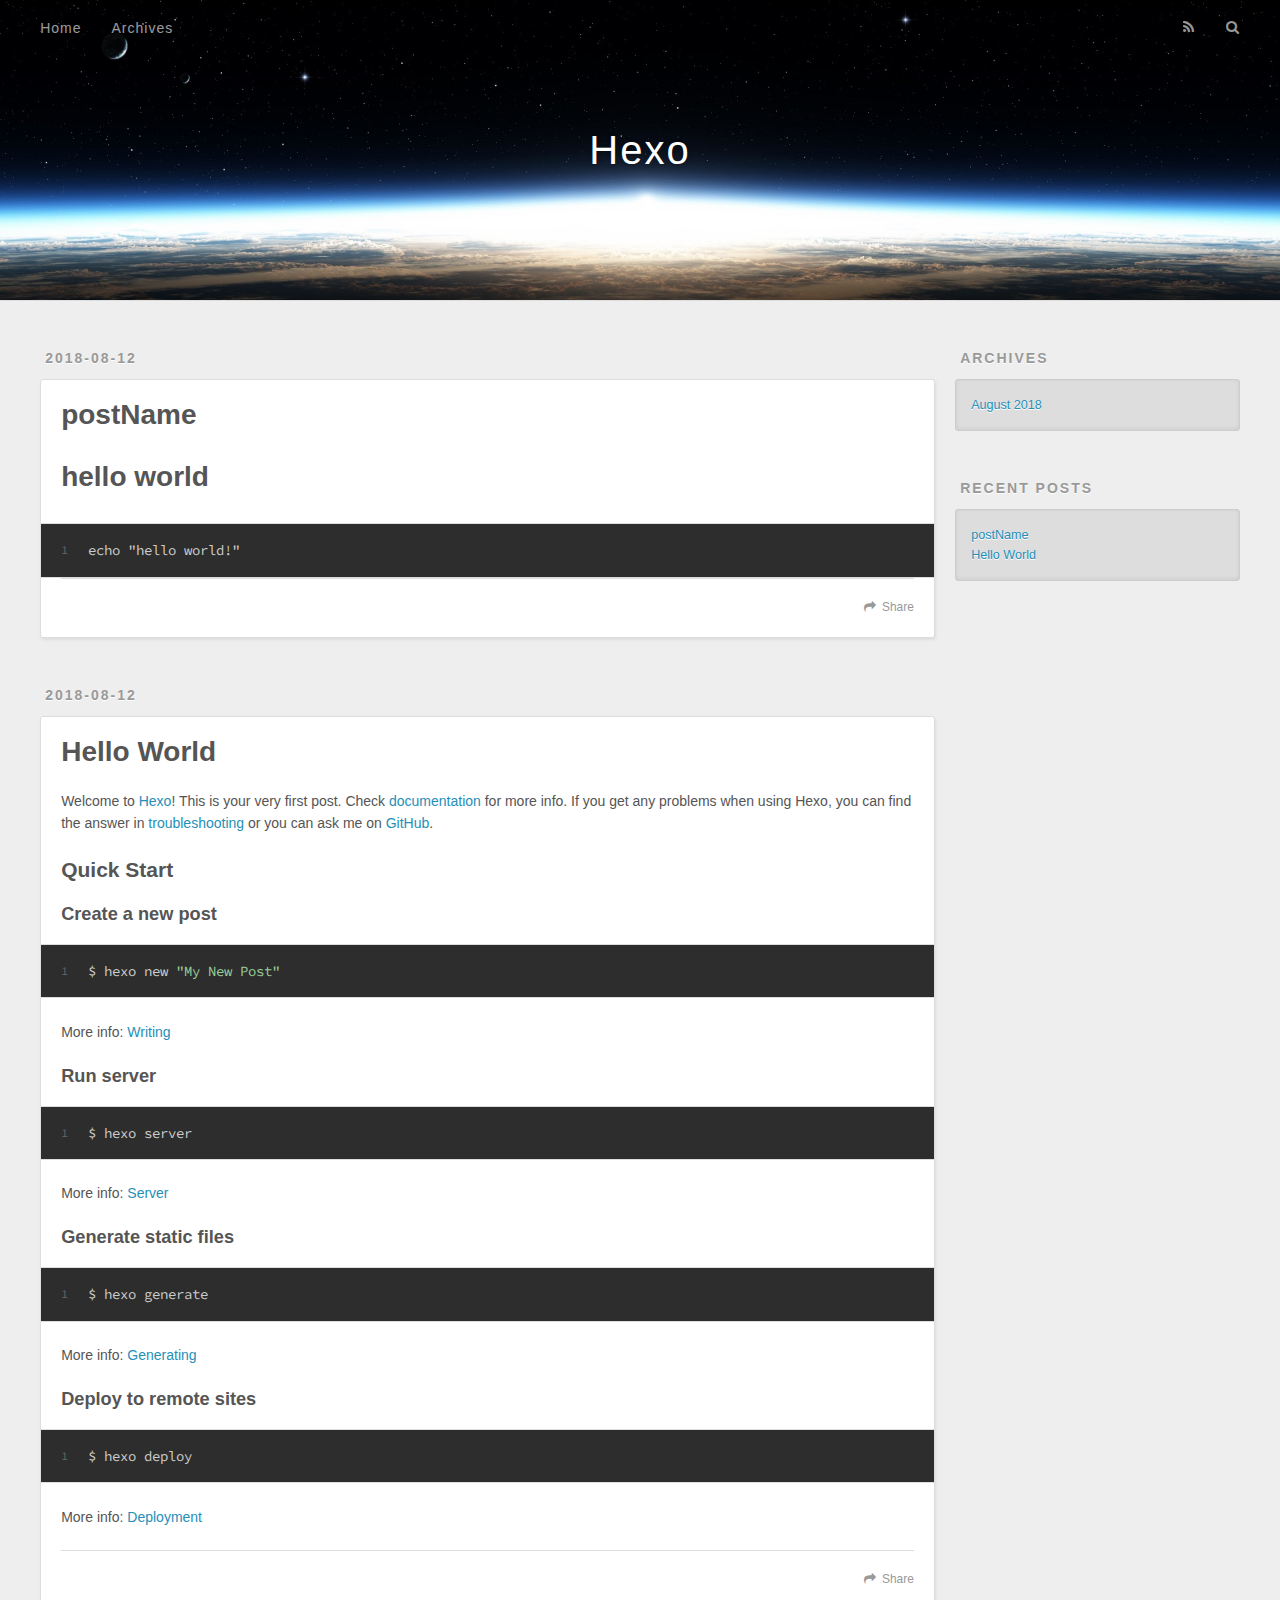
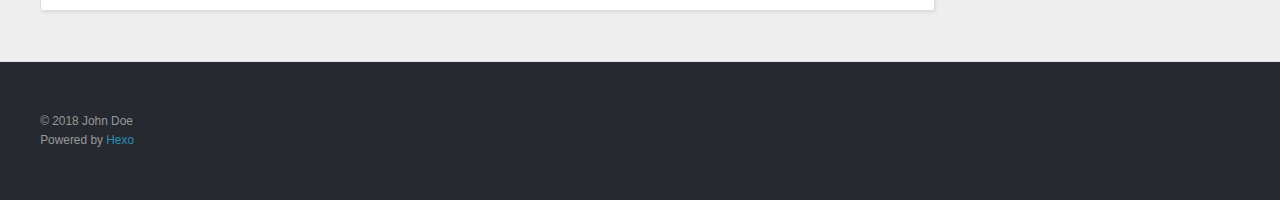
==== index.html @ 2a5a9bd7 "Site updated: 2018-08-12 13:15:26" ====
<!DOCTYPE html>
<html>
<head>
  <meta charset="utf-8">
  

  
  <title>Hexo</title>
  <meta name="viewport" content="width=device-width, initial-scale=1, maximum-scale=1">
  <meta property="og:type" content="website">
<meta property="og:title" content="Hexo">
<meta property="og:url" content="http://yoursite.com/index.html">
<meta property="og:site_name" content="Hexo">
<meta property="og:locale" content="default">
<meta name="twitter:card" content="summary">
<meta name="twitter:title" content="Hexo">
  
    <link rel="alternate" href="/atom.xml" title="Hexo" type="application/atom+xml">
  
  
    <link rel="icon" href="/favicon.png">
  
  
    <link href="//fonts.googleapis.com/css?family=Source+Code+Pro" rel="stylesheet" type="text/css">
  
  <link rel="stylesheet" href="/css/style.css">
</head>

<body>
  <div id="container">
    <div id="wrap">
      <header id="header">
  <div id="banner"></div>
  <div id="header-outer" class="outer">
    <div id="header-title" class="inner">
      <h1 id="logo-wrap">
        <a href="/" id="logo">Hexo</a>
      </h1>
      
    </div>
    <div id="header-inner" class="inner">
      <nav id="main-nav">
        <a id="main-nav-toggle" class="nav-icon"></a>
        
          <a class="main-nav-link" href="/">Home</a>
        
          <a class="main-nav-link" href="/archives">Archives</a>
        
      </nav>
      <nav id="sub-nav">
        
          <a id="nav-rss-link" class="nav-icon" href="/atom.xml" title="RSS Feed"></a>
        
        <a id="nav-search-btn" class="nav-icon" title="Search"></a>
      </nav>
      <div id="search-form-wrap">
        <form action="//google.com/search" method="get" accept-charset="UTF-8" class="search-form"><input type="search" name="q" class="search-form-input" placeholder="Search"><button type="submit" class="search-form-submit">&#xF002;</button><input type="hidden" name="sitesearch" value="http://yoursite.com"></form>
      </div>
    </div>
  </div>
</header>
      <div class="outer">
        <section id="main">
  
    <article id="post-postName" class="article article-type-post" itemscope itemprop="blogPost">
  <div class="article-meta">
    <a href="/2018/08/12/postName/" class="article-date">
  <time datetime="2018-08-12T04:56:50.000Z" itemprop="datePublished">2018-08-12</time>
</a>
    
  </div>
  <div class="article-inner">
    
    
      <header class="article-header">
        
  
    <h1 itemprop="name">
      <a class="article-title" href="/2018/08/12/postName/">postName</a>
    </h1>
  

      </header>
    
    <div class="article-entry" itemprop="articleBody">
      
        <h1 id="hello-world"><a href="#hello-world" class="headerlink" title="hello world"></a>hello world</h1><figure class="highlight plain"><table><tr><td class="gutter"><pre><span class="line">1</span><br></pre></td><td class="code"><pre><span class="line">echo &quot;hello world!&quot;</span><br></pre></td></tr></table></figure>

      
    </div>
    <footer class="article-footer">
      <a data-url="http://yoursite.com/2018/08/12/postName/" data-id="cjkqdohw00001bu0q02zi21aq" class="article-share-link">Share</a>
      
      
    </footer>
  </div>
  
</article>


  
    <article id="post-hello-world" class="article article-type-post" itemscope itemprop="blogPost">
  <div class="article-meta">
    <a href="/2018/08/12/hello-world/" class="article-date">
  <time datetime="2018-08-12T04:52:40.349Z" itemprop="datePublished">2018-08-12</time>
</a>
    
  </div>
  <div class="article-inner">
    
    
      <header class="article-header">
        
  
    <h1 itemprop="name">
      <a class="article-title" href="/2018/08/12/hello-world/">Hello World</a>
    </h1>
  

      </header>
    
    <div class="article-entry" itemprop="articleBody">
      
        <p>Welcome to <a href="https://hexo.io/" target="_blank" rel="noopener">Hexo</a>! This is your very first post. Check <a href="https://hexo.io/docs/" target="_blank" rel="noopener">documentation</a> for more info. If you get any problems when using Hexo, you can find the answer in <a href="https://hexo.io/docs/troubleshooting.html" target="_blank" rel="noopener">troubleshooting</a> or you can ask me on <a href="https://github.com/hexojs/hexo/issues" target="_blank" rel="noopener">GitHub</a>.</p>
<h2 id="Quick-Start"><a href="#Quick-Start" class="headerlink" title="Quick Start"></a>Quick Start</h2><h3 id="Create-a-new-post"><a href="#Create-a-new-post" class="headerlink" title="Create a new post"></a>Create a new post</h3><figure class="highlight bash"><table><tr><td class="gutter"><pre><span class="line">1</span><br></pre></td><td class="code"><pre><span class="line">$ hexo new <span class="string">"My New Post"</span></span><br></pre></td></tr></table></figure>
<p>More info: <a href="https://hexo.io/docs/writing.html" target="_blank" rel="noopener">Writing</a></p>
<h3 id="Run-server"><a href="#Run-server" class="headerlink" title="Run server"></a>Run server</h3><figure class="highlight bash"><table><tr><td class="gutter"><pre><span class="line">1</span><br></pre></td><td class="code"><pre><span class="line">$ hexo server</span><br></pre></td></tr></table></figure>
<p>More info: <a href="https://hexo.io/docs/server.html" target="_blank" rel="noopener">Server</a></p>
<h3 id="Generate-static-files"><a href="#Generate-static-files" class="headerlink" title="Generate static files"></a>Generate static files</h3><figure class="highlight bash"><table><tr><td class="gutter"><pre><span class="line">1</span><br></pre></td><td class="code"><pre><span class="line">$ hexo generate</span><br></pre></td></tr></table></figure>
<p>More info: <a href="https://hexo.io/docs/generating.html" target="_blank" rel="noopener">Generating</a></p>
<h3 id="Deploy-to-remote-sites"><a href="#Deploy-to-remote-sites" class="headerlink" title="Deploy to remote sites"></a>Deploy to remote sites</h3><figure class="highlight bash"><table><tr><td class="gutter"><pre><span class="line">1</span><br></pre></td><td class="code"><pre><span class="line">$ hexo deploy</span><br></pre></td></tr></table></figure>
<p>More info: <a href="https://hexo.io/docs/deployment.html" target="_blank" rel="noopener">Deployment</a></p>

      
    </div>
    <footer class="article-footer">
      <a data-url="http://yoursite.com/2018/08/12/hello-world/" data-id="cjkqdohvl0000bu0qcsm2tn3u" class="article-share-link">Share</a>
      
      
    </footer>
  </div>
  
</article>


  


</section>
        
          <aside id="sidebar">
  
    

  
    

  
    
  
    
  <div class="widget-wrap">
    <h3 class="widget-title">Archives</h3>
    <div class="widget">
      <ul class="archive-list"><li class="archive-list-item"><a class="archive-list-link" href="/archives/2018/08/">August 2018</a></li></ul>
    </div>
  </div>


  
    
  <div class="widget-wrap">
    <h3 class="widget-title">Recent Posts</h3>
    <div class="widget">
      <ul>
        
          <li>
            <a href="/2018/08/12/postName/">postName</a>
          </li>
        
          <li>
            <a href="/2018/08/12/hello-world/">Hello World</a>
          </li>
        
      </ul>
    </div>
  </div>

  
</aside>
        
      </div>
      <footer id="footer">
  
  <div class="outer">
    <div id="footer-info" class="inner">
      &copy; 2018 John Doe<br>
      Powered by <a href="http://hexo.io/" target="_blank">Hexo</a>
    </div>
  </div>
</footer>
    </div>
    <nav id="mobile-nav">
  
    <a href="/" class="mobile-nav-link">Home</a>
  
    <a href="/archives" class="mobile-nav-link">Archives</a>
  
</nav>
    

<script src="//ajax.googleapis.com/ajax/libs/jquery/2.0.3/jquery.min.js"></script>


  <link rel="stylesheet" href="/fancybox/jquery.fancybox.css">
  <script src="/fancybox/jquery.fancybox.pack.js"></script>


<script src="/js/script.js"></script>



  </div>
</body>
</html>
---- css/style.css ----
body {
  width: 100%;
}
body:before,
body:after {
  content: "";
  display: table;
}
body:after {
  clear: both;
}
html,
body,
div,
span,
applet,
object,
iframe,
h1,
h2,
h3,
h4,
h5,
h6,
p,
blockquote,
pre,
a,
abbr,
acronym,
address,
big,
cite,
code,
del,
dfn,
em,
img,
ins,
kbd,
q,
s,
samp,
small,
strike,
strong,
sub,
sup,
tt,
var,
dl,
dt,
dd,
ol,
ul,
li,
fieldset,
form,
label,
legend,
table,
caption,
tbody,
tfoot,
thead,
tr,
th,
td {
  margin: 0;
  padding: 0;
  border: 0;
  outline: 0;
  font-weight: inherit;
  font-style: inherit;
  font-family: inherit;
  font-size: 100%;
  vertical-align: baseline;
}
body {
  line-height: 1;
  color: #000;
  background: #fff;
}
ol,
ul {
  list-style: none;
}
table {
  border-collapse: separate;
  border-spacing: 0;
  vertical-align: middle;
}
caption,
th,
td {
  text-align: left;
  font-weight: normal;
  vertical-align: middle;
}
a img {
  border: none;
}
input,
button {
  margin: 0;
  padding: 0;
}
input::-moz-focus-inner,
button::-moz-focus-inner {
  border: 0;
  padding: 0;
}
@font-face {
  font-family: FontAwesome;
  font-style: normal;
  font-weight: normal;
  src: url("fonts/fontawesome-webfont.eot?v=#4.0.3");
  src: url("fonts/fontawesome-webfont.eot?#iefix&v=#4.0.3") format("embedded-opentype"), url("fonts/fontawesome-webfont.woff?v=#4.0.3") format("woff"), url("fonts/fontawesome-webfont.ttf?v=#4.0.3") format("truetype"), url("fonts/fontawesome-webfont.svg#fontawesomeregular?v=#4.0.3") format("svg");
}
html,
body,
#container {
  height: 100%;
}
body {
  background: #eee;
  font: 14px -apple-system, BlinkMacSystemFont, "Segoe UI", "Roboto", "Oxygen", "Ubuntu", "Cantarell", "Fira Sans", "Droid Sans", "Helvetica Neue", sans-serif;
  -webkit-text-size-adjust: 100%;
}
.outer {
  max-width: 1220px;
  margin: 0 auto;
  padding: 0 20px;
}
.outer:before,
.outer:after {
  content: "";
  display: table;
}
.outer:after {
  clear: both;
}
.inner {
  display: inline;
  float: left;
  width: 98.33333333333333%;
  margin: 0 0.833333333333333%;
}
.left,
.alignleft {
  float: left;
}
.right,
.alignright {
  float: right;
}
.clear {
  clear: both;
}
#container {
  position: relative;
}
.mobile-nav-on {
  overflow: hidden;
}
#wrap {
  height: 100%;
  width: 100%;
  position: absolute;
  top: 0;
  left: 0;
  -webkit-transition: 0.2s ease-out;
  -moz-transition: 0.2s ease-out;
  -ms-transition: 0.2s ease-out;
  transition: 0.2s ease-out;
  z-index: 1;
  background: #eee;
}
.mobile-nav-on #wrap {
  left: 280px;
}
@media screen and (min-width: 768px) {
  #main {
    display: inline;
    float: left;
    width: 73.33333333333333%;
    margin: 0 0.833333333333333%;
  }
}
.article-date,
.article-category-link,
.archive-year,
.widget-title {
  text-decoration: none;
  text-transform: uppercase;
  letter-spacing: 2px;
  color: #999;
  margin-bottom: 1em;
  margin-left: 5px;
  line-height: 1em;
  text-shadow: 0 1px #fff;
  font-weight: bold;
}
.article-inner,
.archive-article-inner {
  background: #fff;
  -webkit-box-shadow: 1px 2px 3px #ddd;
  box-shadow: 1px 2px 3px #ddd;
  border: 1px solid #ddd;
  border-radius: 3px;
}
.article-entry h1,
.widget h1 {
  font-size: 2em;
}
.article-entry h2,
.widget h2 {
  font-size: 1.5em;
}
.article-entry h3,
.widget h3 {
  font-size: 1.3em;
}
.article-entry h4,
.widget h4 {
  font-size: 1.2em;
}
.article-entry h5,
.widget h5 {
  font-size: 1em;
}
.article-entry h6,
.widget h6 {
  font-size: 1em;
  color: #999;
}
.article-entry hr,
.widget hr {
  border: 1px dashed #ddd;
}
.article-entry strong,
.widget strong {
  font-weight: bold;
}
.article-entry em,
.widget em,
.article-entry cite,
.widget cite {
  font-style: italic;
}
.article-entry sup,
.widget sup,
.article-entry sub,
.widget sub {
  font-size: 0.75em;
  line-height: 0;
  position: relative;
  vertical-align: baseline;
}
.article-entry sup,
.widget sup {
  top: -0.5em;
}
.article-entry sub,
.widget sub {
  bottom: -0.2em;
}
.article-entry small,
.widget small {
  font-size: 0.85em;
}
.article-entry acronym,
.widget acronym,
.article-entry abbr,
.widget abbr {
  border-bottom: 1px dotted;
}
.article-entry ul,
.widget ul,
.article-entry ol,
.widget ol,
.article-entry dl,
.widget dl {
  margin: 0 20px;
  line-height: 1.6em;
}
.article-entry ul ul,
.widget ul ul,
.article-entry ol ul,
.widget ol ul,
.article-entry ul ol,
.widget ul ol,
.article-entry ol ol,
.widget ol ol {
  margin-top: 0;
  margin-bottom: 0;
}
.article-entry ul,
.widget ul {
  list-style: disc;
}
.article-entry ol,
.widget ol {
  list-style: decimal;
}
.article-entry dt,
.widget dt {
  font-weight: bold;
}
#header {
  height: 300px;
  position: relative;
  border-bottom: 1px solid #ddd;
}
#header:before,
#header:after {
  content: "";
  position: absolute;
  left: 0;
  right: 0;
  height: 40px;
}
#header:before {
  top: 0;
  background: -webkit-linear-gradient(rgba(0,0,0,0.2), transparent);
  background: -moz-linear-gradient(rgba(0,0,0,0.2), transparent);
  background: -ms-linear-gradient(rgba(0,0,0,0.2), transparent);
  background: linear-gradient(rgba(0,0,0,0.2), transparent);
}
#header:after {
  bottom: 0;
  background: -webkit-linear-gradient(transparent, rgba(0,0,0,0.2));
  background: -moz-linear-gradient(transparent, rgba(0,0,0,0.2));
  background: -ms-linear-gradient(transparent, rgba(0,0,0,0.2));
  background: linear-gradient(transparent, rgba(0,0,0,0.2));
}
#header-outer {
  height: 100%;
  position: relative;
}
#header-inner {
  position: relative;
  overflow: hidden;
}
#banner {
  position: absolute;
  top: 0;
  left: 0;
  width: 100%;
  height: 100%;
  background: url("images/banner.jpg") center #000;
  -webkit-background-size: cover;
  -moz-background-size: cover;
  background-size: cover;
  z-index: -1;
}
#header-title {
  text-align: center;
  height: 40px;
  position: absolute;
  top: 50%;
  left: 0;
  margin-top: -20px;
}
#logo,
#subtitle {
  text-decoration: none;
  color: #fff;
  font-weight: 300;
  text-shadow: 0 1px 4px rgba(0,0,0,0.3);
}
#logo {
  font-size: 40px;
  line-height: 40px;
  letter-spacing: 2px;
}
#subtitle {
  font-size: 16px;
  line-height: 16px;
  letter-spacing: 1px;
}
#subtitle-wrap {
  margin-top: 16px;
}
#main-nav {
  float: left;
  margin-left: -15px;
}
.nav-icon,
.main-nav-link {
  float: left;
  color: #fff;
  opacity: 0.6;
  text-decoration: none;
  text-shadow: 0 1px rgba(0,0,0,0.2);
  -webkit-transition: opacity 0.2s;
  -moz-transition: opacity 0.2s;
  -ms-transition: opacity 0.2s;
  transition: opacity 0.2s;
  display: block;
  padding: 20px 15px;
}
.nav-icon:hover,
.main-nav-link:hover {
  opacity: 1;
}
.nav-icon {
  font-family: FontAwesome;
  text-align: center;
  font-size: 14px;
  width: 14px;
  height: 14px;
  padding: 20px 15px;
  position: relative;
  cursor: pointer;
}
.main-nav-link {
  font-weight: 300;
  letter-spacing: 1px;
}
@media screen and (max-width: 479px) {
  .main-nav-link {
    display: none;
  }
}
#main-nav-toggle {
  display: none;
}
#main-nav-toggle:before {
  content: "\f0c9";
}
@media screen and (max-width: 479px) {
  #main-nav-toggle {
    display: block;
  }
}
#sub-nav {
  float: right;
  margin-right: -15px;
}
#nav-rss-link:before {
  content: "\f09e";
}
#nav-search-btn:before {
  content: "\f002";
}
#search-form-wrap {
  position: absolute;
  top: 15px;
  width: 150px;
  height: 30px;
  right: -150px;
  opacity: 0;
  -webkit-transition: 0.2s ease-out;
  -moz-transition: 0.2s ease-out;
  -ms-transition: 0.2s ease-out;
  transition: 0.2s ease-out;
}
#search-form-wrap.on {
  opacity: 1;
  right: 0;
}
@media screen and (max-width: 479px) {
  #search-form-wrap {
    width: 100%;
    right: -100%;
  }
}
.search-form {
  position: absolute;
  top: 0;
  left: 0;
  right: 0;
  background: #fff;
  padding: 5px 15px;
  border-radius: 15px;
  -webkit-box-shadow: 0 0 10px rgba(0,0,0,0.3);
  box-shadow: 0 0 10px rgba(0,0,0,0.3);
}
.search-form-input {
  border: none;
  background: none;
  color: #555;
  width: 100%;
  font: 13px -apple-system, BlinkMacSystemFont, "Segoe UI", "Roboto", "Oxygen", "Ubuntu", "Cantarell", "Fira Sans", "Droid Sans", "Helvetica Neue", sans-serif;
  outline: none;
}
.search-form-input::-webkit-search-results-decoration,
.search-form-input::-webkit-search-cancel-button {
  -webkit-appearance: none;
}
.search-form-submit {
  position: absolute;
  top: 50%;
  right: 10px;
  margin-top: -7px;
  font: 13px FontAwesome;
  border: none;
  background: none;
  color: #bbb;
  cursor: pointer;
}
.search-form-submit:hover,
.search-form-submit:focus {
  color: #777;
}
.article {
  margin: 50px 0;
}
.article-inner {
  overflow: hidden;
}
.article-meta:before,
.article-meta:after {
  content: "";
  display: table;
}
.article-meta:after {
  clear: both;
}
.article-date {
  float: left;
}
.article-category {
  float: left;
  line-height: 1em;
  color: #ccc;
  text-shadow: 0 1px #fff;
  margin-left: 8px;
}
.article-category:before {
  content: "\2022";
}
.article-category-link {
  margin: 0 12px 1em;
}
.article-header {
  padding: 20px 20px 0;
}
.article-title {
  text-decoration: none;
  font-size: 2em;
  font-weight: bold;
  color: #555;
  line-height: 1.1em;
  -webkit-transition: color 0.2s;
  -moz-transition: color 0.2s;
  -ms-transition: color 0.2s;
  transition: color 0.2s;
}
a.article-title:hover {
  color: #258fb8;
}
.article-entry {
  color: #555;
  padding: 0 20px;
}
.article-entry:before,
.article-entry:after {
  content: "";
  display: table;
}
.article-entry:after {
  clear: both;
}
.article-entry p,
.article-entry table {
  line-height: 1.6em;
  margin: 1.6em 0;
}
.article-entry h1,
.article-entry h2,
.article-entry h3,
.article-entry h4,
.article-entry h5,
.article-entry h6 {
  font-weight: bold;
}
.article-entry h1,
.article-entry h2,
.article-entry h3,
.article-entry h4,
.article-entry h5,
.article-entry h6 {
  line-height: 1.1em;
  margin: 1.1em 0;
}
.article-entry a {
  color: #258fb8;
  text-decoration: none;
}
.article-entry a:hover {
  text-decoration: underline;
}
.article-entry ul,
.article-entry ol,
.article-entry dl {
  margin-top: 1.6em;
  margin-bottom: 1.6em;
}
.article-entry img,
.article-entry video {
  max-width: 100%;
  height: auto;
  display: block;
  margin: auto;
}
.article-entry iframe {
  border: none;
}
.article-entry table {
  width: 100%;
  border-collapse: collapse;
  border-spacing: 0;
}
.article-entry th {
  font-weight: bold;
  border-bottom: 3px solid #ddd;
  padding-bottom: 0.5em;
}
.article-entry td {
  border-bottom: 1px solid #ddd;
  padding: 10px 0;
}
.article-entry blockquote {
  font-family: Georgia, "Times New Roman", serif;
  font-size: 1.4em;
  margin: 1.6em 20px;
  text-align: center;
}
.article-entry blockquote footer {
  font-size: 14px;
  margin: 1.6em 0;
  font-family: -apple-system, BlinkMacSystemFont, "Segoe UI", "Roboto", "Oxygen", "Ubuntu", "Cantarell", "Fira Sans", "Droid Sans", "Helvetica Neue", sans-serif;
}
.article-entry blockquote footer cite:before {
  content: "—";
  padding: 0 0.5em;
}
.article-entry .pullquote {
  text-align: left;
  width: 45%;
  margin: 0;
}
.article-entry .pullquote.left {
  margin-left: 0.5em;
  margin-right: 1em;
}
.article-entry .pullquote.right {
  margin-right: 0.5em;
  margin-left: 1em;
}
.article-entry .caption {
  color: #999;
  display: block;
  font-size: 0.9em;
  margin-top: 0.5em;
  position: relative;
  text-align: center;
}
.article-entry .video-container {
  position: relative;
  padding-top: 56.25%;
  height: 0;
  overflow: hidden;
}
.article-entry .video-container iframe,
.article-entry .video-container object,
.article-entry .video-container embed {
  position: absolute;
  top: 0;
  left: 0;
  width: 100%;
  height: 100%;
  margin-top: 0;
}
.article-more-link a {
  display: inline-block;
  line-height: 1em;
  padding: 6px 15px;
  border-radius: 15px;
  background: #eee;
  color: #999;
  text-shadow: 0 1px #fff;
  text-decoration: none;
}
.article-more-link a:hover {
  background: #258fb8;
  color: #fff;
  text-decoration: none;
  text-shadow: 0 1px #1e7293;
}
.article-footer {
  font-size: 0.85em;
  line-height: 1.6em;
  border-top: 1px solid #ddd;
  padding-top: 1.6em;
  margin: 0 20px 20px;
}
.article-footer:before,
.article-footer:after {
  content: "";
  display: table;
}
.article-footer:after {
  clear: both;
}
.article-footer a {
  color: #999;
  text-decoration: none;
}
.article-footer a:hover {
  color: #555;
}
.article-tag-list-item {
  float: left;
  margin-right: 10px;
}
.article-tag-list-link:before {
  content: "#";
}
.article-comment-link {
  float: right;
}
.article-comment-link:before {
  content: "\f075";
  font-family: FontAwesome;
  padding-right: 8px;
}
.article-share-link {
  cursor: pointer;
  float: right;
  margin-left: 20px;
}
.article-share-link:before {
  content: "\f064";
  font-family: FontAwesome;
  padding-right: 6px;
}
#article-nav {
  position: relative;
}
#article-nav:before,
#article-nav:after {
  content: "";
  display: table;
}
#article-nav:after {
  clear: both;
}
@media screen and (min-width: 768px) {
  #article-nav {
    margin: 50px 0;
  }
  #article-nav:before {
    width: 8px;
    height: 8px;
    position: absolute;
    top: 50%;
    left: 50%;
    margin-top: -4px;
    margin-left: -4px;
    content: "";
    border-radius: 50%;
    background: #ddd;
    -webkit-box-shadow: 0 1px 2px #fff;
    box-shadow: 0 1px 2px #fff;
  }
}
.article-nav-link-wrap {
  text-decoration: none;
  text-shadow: 0 1px #fff;
  color: #999;
  -webkit-box-sizing: border-box;
  -moz-box-sizing: border-box;
  box-sizing: border-box;
  margin-top: 50px;
  text-align: center;
  display: block;
}
.article-nav-link-wrap:hover {
  color: #555;
}
@media screen and (min-width: 768px) {
  .article-nav-link-wrap {
    width: 50%;
    margin-top: 0;
  }
}
@media screen and (min-width: 768px) {
  #article-nav-newer {
    float: left;
    text-align: right;
    padding-right: 20px;
  }
}
@media screen and (min-width: 768px) {
  #article-nav-older {
    float: right;
    text-align: left;
    padding-left: 20px;
  }
}
.article-nav-caption {
  text-transform: uppercase;
  letter-spacing: 2px;
  color: #ddd;
  line-height: 1em;
  font-weight: bold;
}
#article-nav-newer .article-nav-caption {
  margin-right: -2px;
}
.article-nav-title {
  font-size: 0.85em;
  line-height: 1.6em;
  margin-top: 0.5em;
}
.article-share-box {
  position: absolute;
  display: none;
  background: #fff;
  -webkit-box-shadow: 1px 2px 10px rgba(0,0,0,0.2);
  box-shadow: 1px 2px 10px rgba(0,0,0,0.2);
  border-radius: 3px;
  margin-left: -145px;
  overflow: hidden;
  z-index: 1;
}
.article-share-box.on {
  display: block;
}
.article-share-input {
  width: 100%;
  background: none;
  -webkit-box-sizing: border-box;
  -moz-box-sizing: border-box;
  box-sizing: border-box;
  font: 14px -apple-system, BlinkMacSystemFont, "Segoe UI", "Roboto", "Oxygen", "Ubuntu", "Cantarell", "Fira Sans", "Droid Sans", "Helvetica Neue", sans-serif;
  padding: 0 15px;
  color: #555;
  outline: none;
  border: 1px solid #ddd;
  border-radius: 3px 3px 0 0;
  height: 36px;
  line-height: 36px;
}
.article-share-links {
  background: #eee;
}
.article-share-links:before,
.article-share-links:after {
  content: "";
  display: table;
}
.article-share-links:after {
  clear: both;
}
.article-share-twitter,
.article-share-facebook,
.article-share-pinterest,
.article-share-google {
  width: 50px;
  height: 36px;
  display: block;
  float: left;
  position: relative;
  color: #999;
  text-shadow: 0 1px #fff;
}
.article-share-twitter:before,
.article-share-facebook:before,
.article-share-pinterest:before,
.article-share-google:before {
  font-size: 20px;
  font-family: FontAwesome;
  width: 20px;
  height: 20px;
  position: absolute;
  top: 50%;
  left: 50%;
  margin-top: -10px;
  margin-left: -10px;
  text-align: center;
}
.article-share-twitter:hover,
.article-share-facebook:hover,
.article-share-pinterest:hover,
.article-share-google:hover {
  color: #fff;
}
.article-share-twitter:before {
  content: "\f099";
}
.article-share-twitter:hover {
  background: #00aced;
  text-shadow: 0 1px #008abe;
}
.article-share-facebook:before {
  content: "\f09a";
}
.article-share-facebook:hover {
  background: #3b5998;
  text-shadow: 0 1px #2f477a;
}
.article-share-pinterest:before {
  content: "\f0d2";
}
.article-share-pinterest:hover {
  background: #cb2027;
  text-shadow: 0 1px #a21a1f;
}
.article-share-google:before {
  content: "\f0d5";
}
.article-share-google:hover {
  background: #dd4b39;
  text-shadow: 0 1px #be3221;
}
.article-gallery {
  background: #000;
  position: relative;
}
.article-gallery-photos {
  position: relative;
  overflow: hidden;
}
.article-gallery-img {
  display: none;
  max-width: 100%;
}
.article-gallery-img:first-child {
  display: block;
}
.article-gallery-img.loaded {
  position: absolute;
  display: block;
}
.article-gallery-img img {
  display: block;
  max-width: 100%;
  margin: 0 auto;
}
#comments {
  background: #fff;
  -webkit-box-shadow: 1px 2px 3px #ddd;
  box-shadow: 1px 2px 3px #ddd;
  padding: 20px;
  border: 1px solid #ddd;
  border-radius: 3px;
  margin: 50px 0;
}
#comments a {
  color: #258fb8;
}
.archives-wrap {
  margin: 50px 0;
}
.archives:before,
.archives:after {
  content: "";
  display: table;
}
.archives:after {
  clear: both;
}
.archive-year-wrap {
  margin-bottom: 1em;
}
.archives {
  -webkit-column-gap: 10px;
  -moz-column-gap: 10px;
  column-gap: 10px;
}
@media screen and (min-width: 480px) and (max-width: 767px) {
  .archives {
    -webkit-column-count: 2;
    -moz-column-count: 2;
    column-count: 2;
  }
}
@media screen and (min-width: 768px) {
  .archives {
    -webkit-column-count: 3;
    -moz-column-count: 3;
    column-count: 3;
  }
}
.archive-article {
  -webkit-column-break-inside: avoid;
  page-break-inside: avoid;
  overflow: hidden;
  break-inside: avoid-column;
}
.archive-article-inner {
  padding: 10px;
  margin-bottom: 15px;
}
.archive-article-title {
  text-decoration: none;
  font-weight: bold;
  color: #555;
  -webkit-transition: color 0.2s;
  -moz-transition: color 0.2s;
  -ms-transition: color 0.2s;
  transition: color 0.2s;
  line-height: 1.6em;
}
.archive-article-title:hover {
  color: #258fb8;
}
.archive-article-footer {
  margin-top: 1em;
}
.archive-article-date {
  color: #999;
  text-decoration: none;
  font-size: 0.85em;
  line-height: 1em;
  margin-bottom: 0.5em;
  display: block;
}
#page-nav {
  margin: 50px auto;
  background: #fff;
  -webkit-box-shadow: 1px 2px 3px #ddd;
  box-shadow: 1px 2px 3px #ddd;
  border: 1px solid #ddd;
  border-radius: 3px;
  text-align: center;
  color: #999;
  overflow: hidden;
}
#page-nav:before,
#page-nav:after {
  content: "";
  display: table;
}
#page-nav:after {
  clear: both;
}
#page-nav a,
#page-nav span {
  padding: 10px 20px;
  line-height: 1;
  height: 2ex;
}
#page-nav a {
  color: #999;
  text-decoration: none;
}
#page-nav a:hover {
  background: #999;
  color: #fff;
}
#page-nav .prev {
  float: left;
}
#page-nav .next {
  float: right;
}
#page-nav .page-number {
  display: inline-block;
}
@media screen and (max-width: 479px) {
  #page-nav .page-number {
    display: none;
  }
}
#page-nav .current {
  color: #555;
  font-weight: bold;
}
#page-nav .space {
  color: #ddd;
}
#footer {
  background: #262a30;
  padding: 50px 0;
  border-top: 1px solid #ddd;
  color: #999;
}
#footer a {
  color: #258fb8;
  text-decoration: none;
}
#footer a:hover {
  text-decoration: underline;
}
#footer-info {
  line-height: 1.6em;
  font-size: 0.85em;
}
.article-entry pre,
.article-entry .highlight {
  background: #2d2d2d;
  margin: 0 -20px;
  padding: 15px 20px;
  border-style: solid;
  border-color: #ddd;
  border-width: 1px 0;
  overflow: auto;
  color: #ccc;
  line-height: 22.400000000000002px;
}
.article-entry .highlight .gutter pre,
.article-entry .gist .gist-file .gist-data .line-numbers {
  color: #666;
  font-size: 0.85em;
}
.article-entry pre,
.article-entry code {
  font-family: "Source Code Pro", Consolas, Monaco, Menlo, Consolas, monospace;
}
.article-entry code {
  background: #eee;
  text-shadow: 0 1px #fff;
  padding: 0 0.3em;
}
.article-entry pre code {
  background: none;
  text-shadow: none;
  padding: 0;
}
.article-entry .highlight pre {
  border: none;
  margin: 0;
  padding: 0;
}
.article-entry .highlight table {
  margin: 0;
  width: auto;
}
.article-entry .highlight td {
  border: none;
  padding: 0;
}
.article-entry .highlight figcaption {
  font-size: 0.85em;
  color: #999;
  line-height: 1em;
  margin-bottom: 1em;
}
.article-entry .highlight figcaption:before,
.article-entry .highlight figcaption:after {
  content: "";
  display: table;
}
.article-entry .highlight figcaption:after {
  clear: both;
}
.article-entry .highlight figcaption a {
  float: right;
}
.article-entry .highlight .gutter pre {
  text-align: right;
  padding-right: 20px;
}
.article-entry .highlight .line {
  height: 22.400000000000002px;
}
.article-entry .highlight .line.marked {
  background: #515151;
}
.article-entry .gist {
  margin: 0 -20px;
  border-style: solid;
  border-color: #ddd;
  border-width: 1px 0;
  background: #2d2d2d;
  padding: 15px 20px 15px 0;
}
.article-entry .gist .gist-file {
  border: none;
  font-family: "Source Code Pro", Consolas, Monaco, Menlo, Consolas, monospace;
  margin: 0;
}
.article-entry .gist .gist-file .gist-data {
  background: none;
  border: none;
}
.article-entry .gist .gist-file .gist-data .line-numbers {
  background: none;
  border: none;
  padding: 0 20px 0 0;
}
.article-entry .gist .gist-file .gist-data .line-data {
  padding: 0 !important;
}
.article-entry .gist .gist-file .highlight {
  margin: 0;
  padding: 0;
  border: none;
}
.article-entry .gist .gist-file .gist-meta {
  background: #2d2d2d;
  color: #999;
  font: 0.85em -apple-system, BlinkMacSystemFont, "Segoe UI", "Roboto", "Oxygen", "Ubuntu", "Cantarell", "Fira Sans", "Droid Sans", "Helvetica Neue", sans-serif;
  text-shadow: 0 0;
  padding: 0;
  margin-top: 1em;
  margin-left: 20px;
}
.article-entry .gist .gist-file .gist-meta a {
  color: #258fb8;
  font-weight: normal;
}
.article-entry .gist .gist-file .gist-meta a:hover {
  text-decoration: underline;
}
pre .comment,
pre .title {
  color: #999;
}
pre .variable,
pre .attribute,
pre .tag,
pre .regexp,
pre .ruby .constant,
pre .xml .tag .title,
pre .xml .pi,
pre .xml .doctype,
pre .html .doctype,
pre .css .id,
pre .css .class,
pre .css .pseudo {
  color: #f2777a;
}
pre .number,
pre .preprocessor,
pre .built_in,
pre .literal,
pre .params,
pre .constant {
  color: #f99157;
}
pre .class,
pre .ruby .class .title,
pre .css .rules .attribute {
  color: #9c9;
}
pre .string,
pre .value,
pre .inheritance,
pre .header,
pre .ruby .symbol,
pre .xml .cdata {
  color: #9c9;
}
pre .css .hexcolor {
  color: #6cc;
}
pre .function,
pre .python .decorator,
pre .python .title,
pre .ruby .function .title,
pre .ruby .title .keyword,
pre .perl .sub,
pre .javascript .title,
pre .coffeescript .title {
  color: #69c;
}
pre .keyword,
pre .javascript .function {
  color: #c9c;
}
@media screen and (max-width: 479px) {
  #mobile-nav {
    position: absolute;
    top: 0;
    left: 0;
    width: 280px;
    height: 100%;
    background: #191919;
    border-right: 1px solid #fff;
  }
}
@media screen and (max-width: 479px) {
  .mobile-nav-link {
    display: block;
    color: #999;
    text-decoration: none;
    padding: 15px 20px;
    font-weight: bold;
  }
  .mobile-nav-link:hover {
    color: #fff;
  }
}
@media screen and (min-width: 768px) {
  #sidebar {
    display: inline;
    float: left;
    width: 23.333333333333332%;
    margin: 0 0.833333333333333%;
  }
}
.widget-wrap {
  margin: 50px 0;
}
.widget {
  color: #777;
  text-shadow: 0 1px #fff;
  background: #ddd;
  -webkit-box-shadow: 0 -1px 4px #ccc inset;
  box-shadow: 0 -1px 4px #ccc inset;
  border: 1px solid #ccc;
  padding: 15px;
  border-radius: 3px;
}
.widget a {
  color: #258fb8;
  text-decoration: none;
}
.widget a:hover {
  text-decoration: underline;
}
.widget ul ul,
.widget ol ul,
.widget dl ul,
.widget ul ol,
.widget ol ol,
.widget dl ol,
.widget ul dl,
.widget ol dl,
.widget dl dl {
  margin-left: 15px;
  list-style: disc;
}
.widget {
  line-height: 1.6em;
  word-wrap: break-word;
  font-size: 0.9em;
}
.widget ul,
.widget ol {
  list-style: none;
  margin: 0;
}
.widget ul ul,
.widget ol ul,
.widget ul ol,
.widget ol ol {
  margin: 0 20px;
}
.widget ul ul,
.widget ol ul {
  list-style: disc;
}
.widget ul ol,
.widget ol ol {
  list-style: decimal;
}
.category-list-count,
.tag-list-count,
.archive-list-count {
  padding-left: 5px;
  color: #999;
  font-size: 0.85em;
}
.category-list-count:before,
.tag-list-count:before,
.archive-list-count:before {
  content: "(";
}
.category-list-count:after,
.tag-list-count:after,
.archive-list-count:after {
  content: ")";
}
.tagcloud a {
  margin-right: 5px;
  display: inline-block;
}
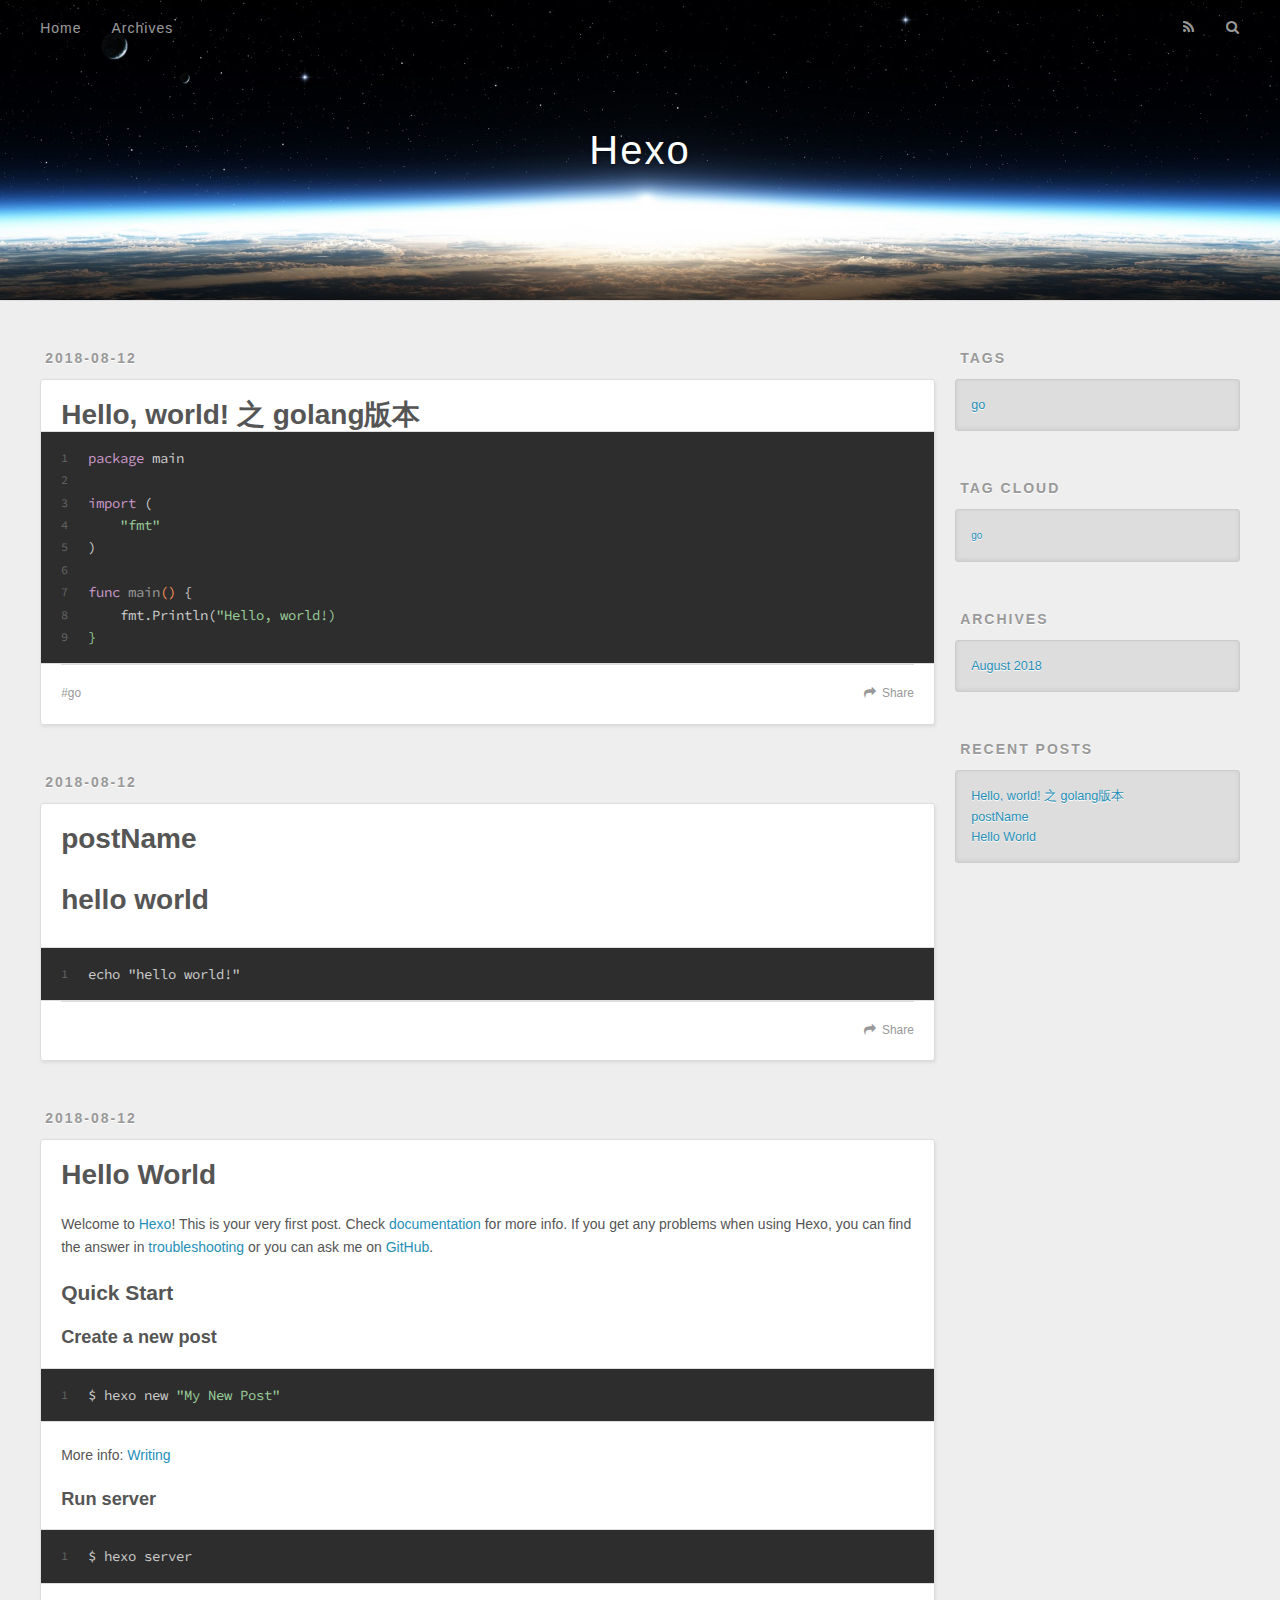
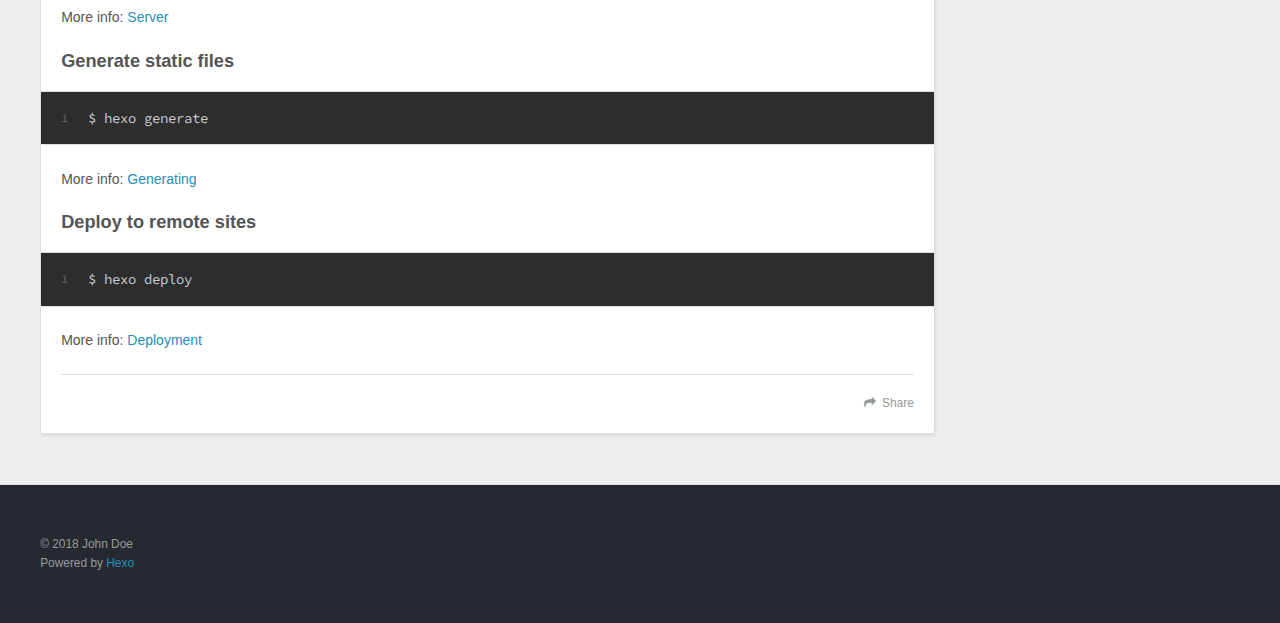
==== commit d591334f: "Site updated: 2018-08-12 14:50:04" ====
--- a/index.html
+++ b/index.html
@@ -62,6 +62,45 @@
       <div class="outer">
         <section id="main">
   
+    <article id="post-golang" class="article article-type-post" itemscope itemprop="blogPost">
+  <div class="article-meta">
+    <a href="/2018/08/12/golang/" class="article-date">
+  <time datetime="2018-08-12T06:41:07.000Z" itemprop="datePublished">2018-08-12</time>
+</a>
+    
+  </div>
+  <div class="article-inner">
+    
+    
+      <header class="article-header">
+        
+  
+    <h1 itemprop="name">
+      <a class="article-title" href="/2018/08/12/golang/">Hello, world! 之 golang版本</a>
+    </h1>
+  
+
+      </header>
+    
+    <div class="article-entry" itemprop="articleBody">
+      
+        <figure class="highlight go"><table><tr><td class="gutter"><pre><span class="line">1</span><br><span class="line">2</span><br><span class="line">3</span><br><span class="line">4</span><br><span class="line">5</span><br><span class="line">6</span><br><span class="line">7</span><br><span class="line">8</span><br><span class="line">9</span><br></pre></td><td class="code"><pre><span class="line"><span class="keyword">package</span> main</span><br><span class="line"></span><br><span class="line"><span class="keyword">import</span> (</span><br><span class="line">    <span class="string">"fmt"</span></span><br><span class="line">)</span><br><span class="line"></span><br><span class="line"><span class="function"><span class="keyword">func</span> <span class="title">main</span><span class="params">()</span></span> &#123;</span><br><span class="line">    fmt.Println(<span class="string">"Hello, world!)</span></span><br><span class="line"><span class="string">&#125;</span></span><br></pre></td></tr></table></figure>
+
+      
+    </div>
+    <footer class="article-footer">
+      <a data-url="http://yoursite.com/2018/08/12/golang/" data-id="cjkqhjfze00016p0qkrezwi8j" class="article-share-link">Share</a>
+      
+      
+  <ul class="article-tag-list"><li class="article-tag-list-item"><a class="article-tag-list-link" href="/tags/go/">go</a></li></ul>
+
+    </footer>
+  </div>
+  
+</article>
+
+
+  
     <article id="post-postName" class="article article-type-post" itemscope itemprop="blogPost">
   <div class="article-meta">
     <a href="/2018/08/12/postName/" class="article-date">
@@ -89,7 +128,7 @@
       
     </div>
     <footer class="article-footer">
-      <a data-url="http://yoursite.com/2018/08/12/postName/" data-id="cjkqdohw00001bu0q02zi21aq" class="article-share-link">Share</a>
+      <a data-url="http://yoursite.com/2018/08/12/postName/" data-id="cjkqhjfzk00026p0qsnwsritx" class="article-share-link">Share</a>
       
       
     </footer>
@@ -134,7 +173,7 @@
       
     </div>
     <footer class="article-footer">
-      <a data-url="http://yoursite.com/2018/08/12/hello-world/" data-id="cjkqdohvl0000bu0qcsm2tn3u" class="article-share-link">Share</a>
+      <a data-url="http://yoursite.com/2018/08/12/hello-world/" data-id="cjkqhjfz200006p0qgygffjz6" class="article-share-link">Share</a>
       
       
     </footer>
@@ -154,9 +193,23 @@
 
   
     
-
-  
-    
+  <div class="widget-wrap">
+    <h3 class="widget-title">Tags</h3>
+    <div class="widget">
+      <ul class="tag-list"><li class="tag-list-item"><a class="tag-list-link" href="/tags/go/">go</a></li></ul>
+    </div>
+  </div>
+
+
+  
+    
+  <div class="widget-wrap">
+    <h3 class="widget-title">Tag Cloud</h3>
+    <div class="widget tagcloud">
+      <a href="/tags/go/" style="font-size: 10px;">go</a>
+    </div>
+  </div>
+
   
     
   <div class="widget-wrap">
@@ -173,6 +226,10 @@
     <h3 class="widget-title">Recent Posts</h3>
     <div class="widget">
       <ul>
+        
+          <li>
+            <a href="/2018/08/12/golang/">Hello, world! 之 golang版本</a>
+          </li>
         
           <li>
             <a href="/2018/08/12/postName/">postName</a>
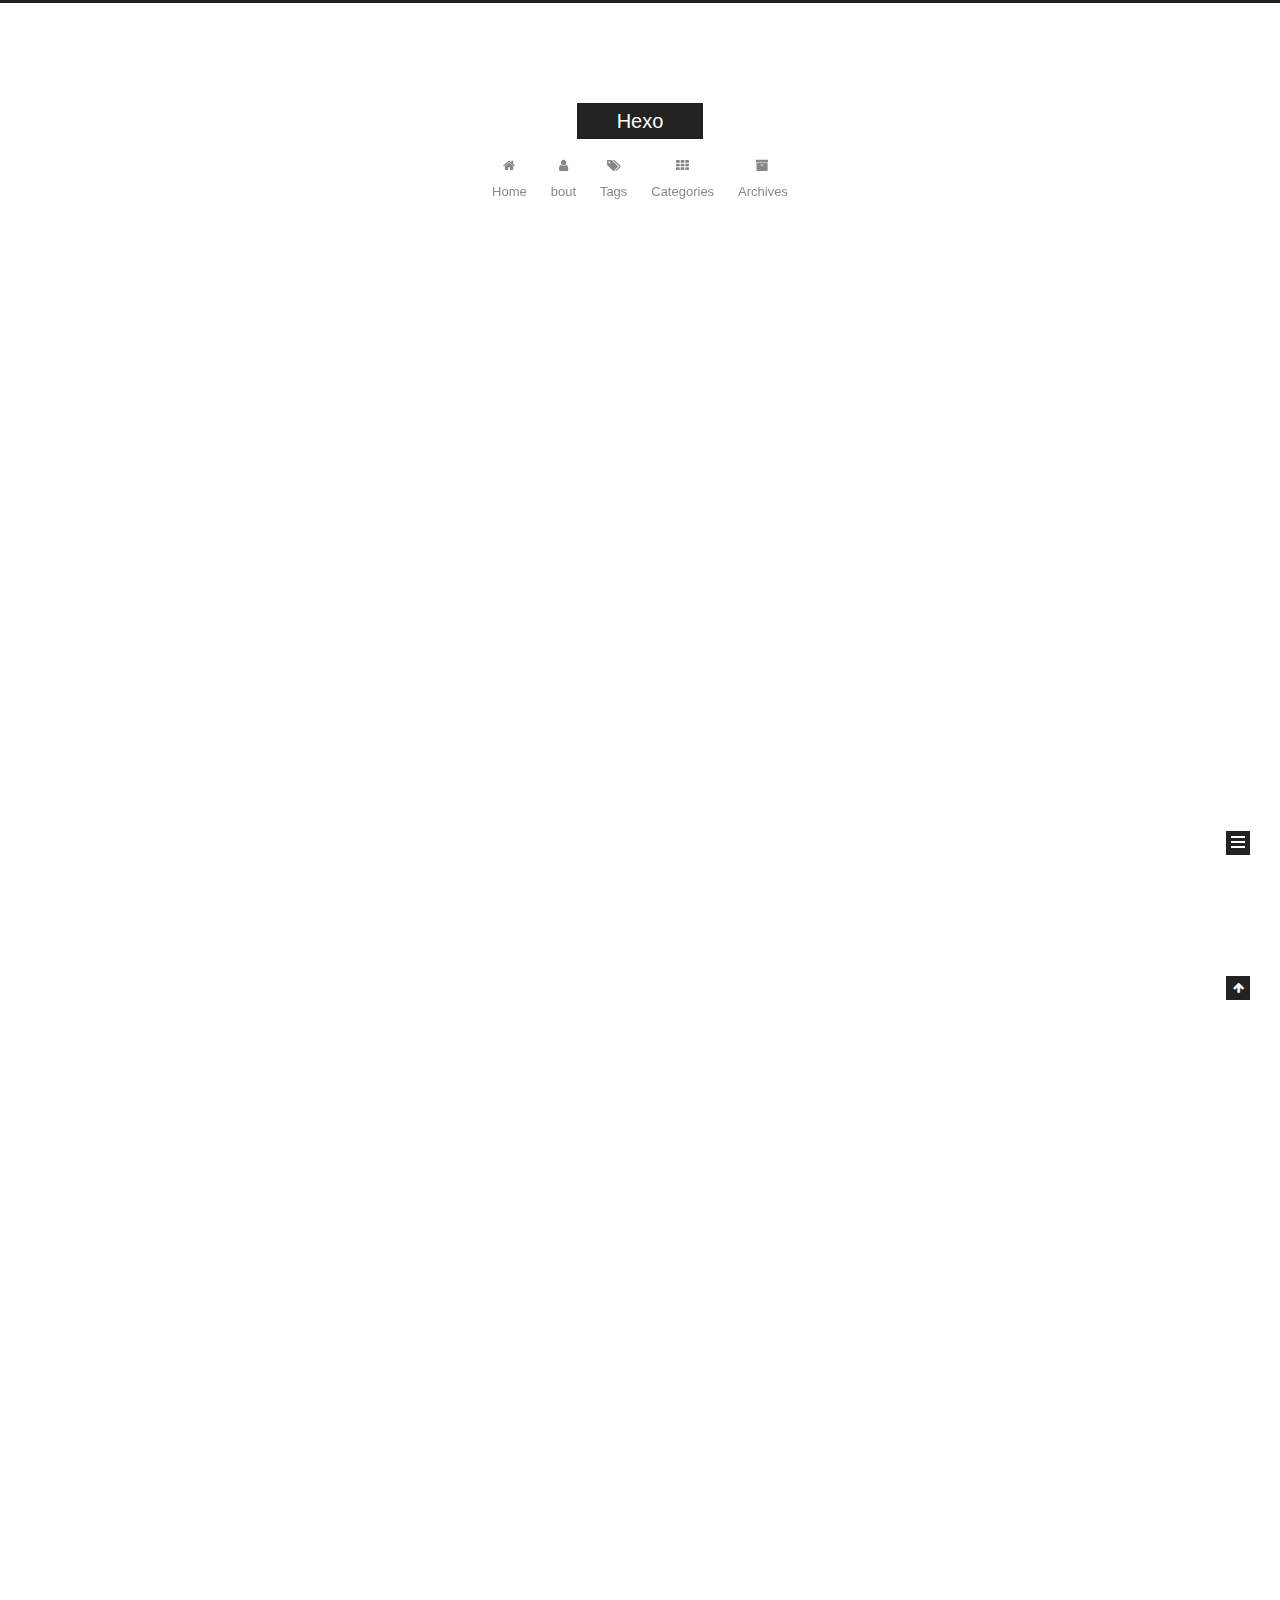
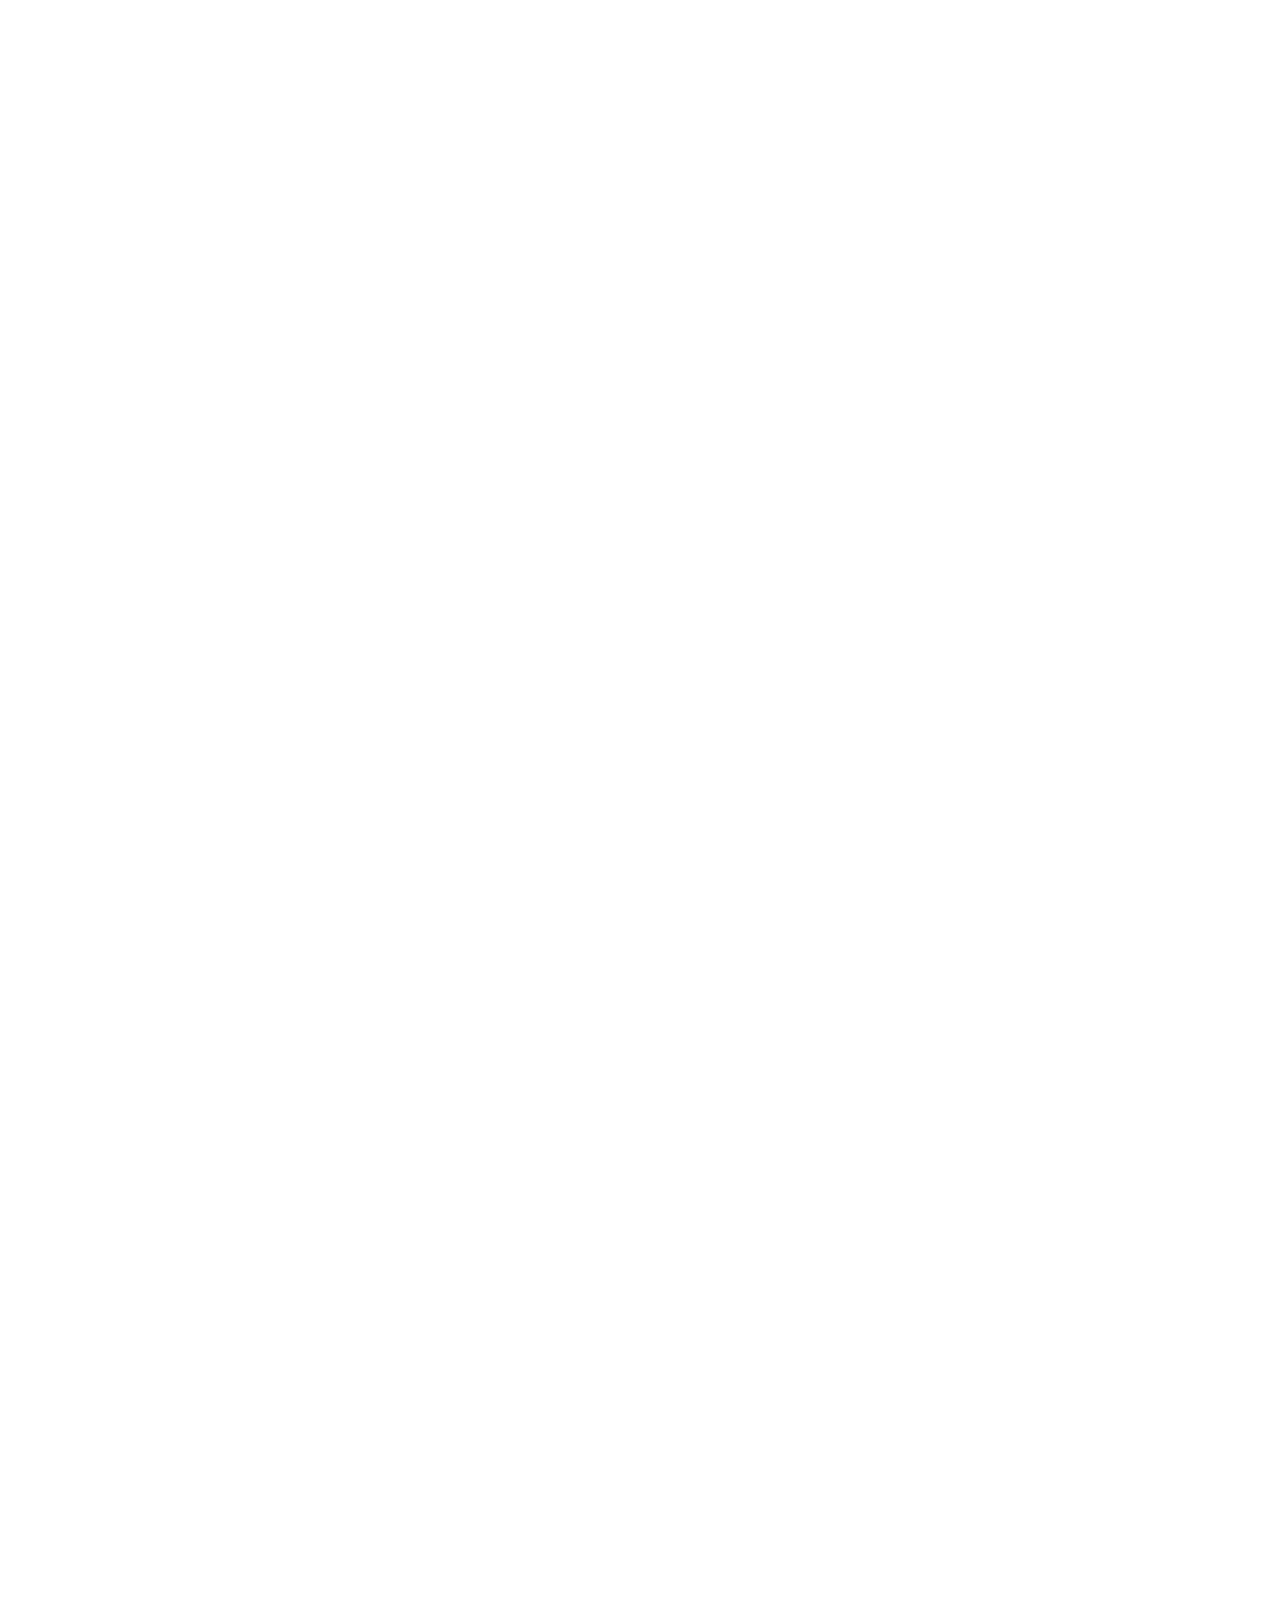
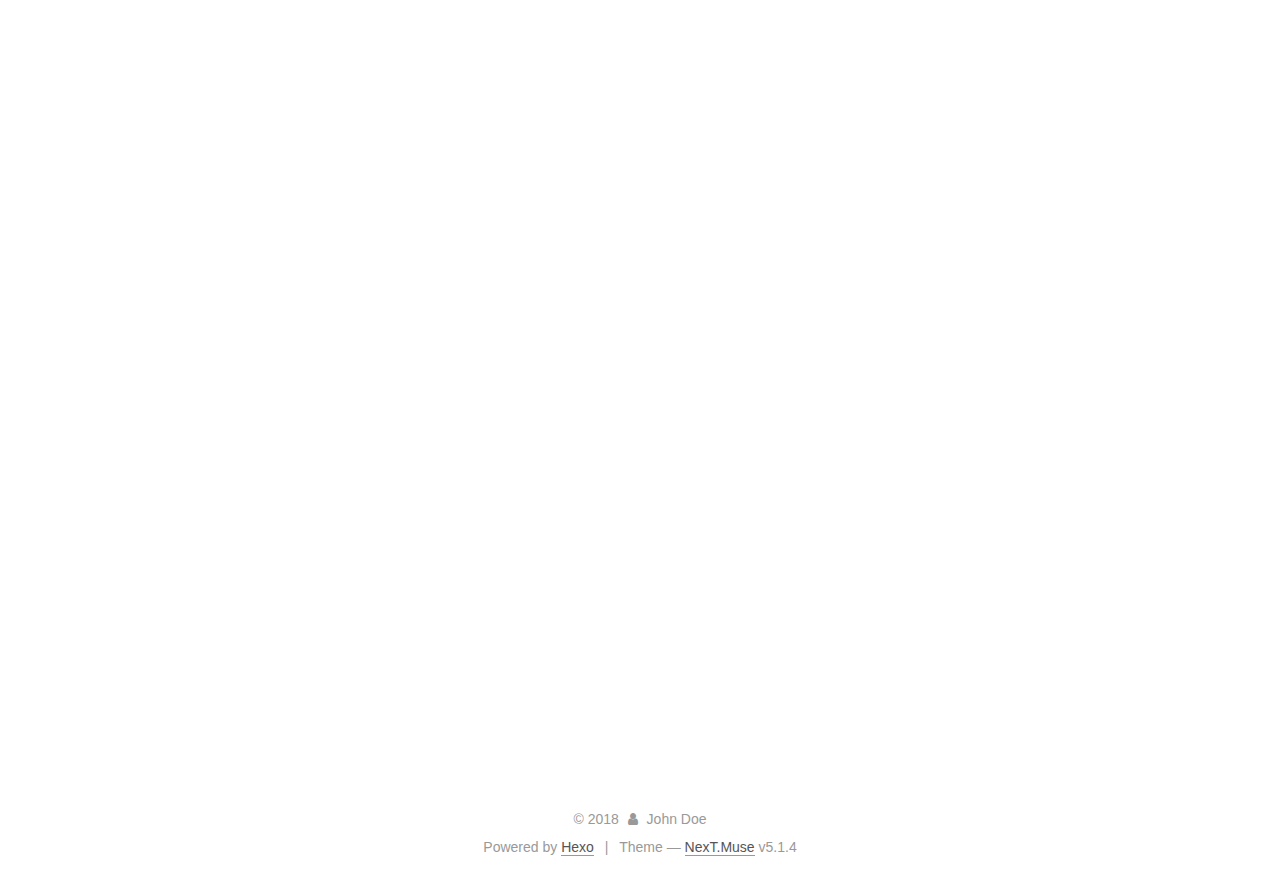
==== commit 378ce4af: "Site updated: 2018-08-14 17:07:58" ====
--- a/index.html
+++ b/index.html
@@ -1,282 +1,1028 @@
 <!DOCTYPE html>
-<html>
+
+
+
+  
+
+
+<html class="theme-next muse use-motion" lang="">
 <head>
-  <meta charset="utf-8">
-  
-
-  
-  <title>Hexo</title>
-  <meta name="viewport" content="width=device-width, initial-scale=1, maximum-scale=1">
-  <meta property="og:type" content="website">
+  <meta charset="UTF-8"/>
+<meta http-equiv="X-UA-Compatible" content="IE=edge" />
+<meta name="viewport" content="width=device-width, initial-scale=1, maximum-scale=1"/>
+<meta name="theme-color" content="#222">
+
+
+
+
+
+
+
+
+
+<meta http-equiv="Cache-Control" content="no-transform" />
+<meta http-equiv="Cache-Control" content="no-siteapp" />
+
+
+
+
+
+
+
+
+
+
+
+
+
+
+
+
+  
+  
+  <link href="/lib/fancybox/source/jquery.fancybox.css?v=2.1.5" rel="stylesheet" type="text/css" />
+
+
+
+
+
+
+
+<link href="/lib/font-awesome/css/font-awesome.min.css?v=4.6.2" rel="stylesheet" type="text/css" />
+
+<link href="/css/main.css?v=5.1.4" rel="stylesheet" type="text/css" />
+
+
+  <link rel="apple-touch-icon" sizes="180x180" href="/images/apple-touch-icon-next.png?v=5.1.4">
+
+
+  <link rel="icon" type="image/png" sizes="32x32" href="/images/favicon-32x32-next.png?v=5.1.4">
+
+
+  <link rel="icon" type="image/png" sizes="16x16" href="/images/favicon-16x16-next.png?v=5.1.4">
+
+
+  <link rel="mask-icon" href="/images/logo.svg?v=5.1.4" color="#222">
+
+
+
+
+
+  <meta name="keywords" content="Hexo, NexT" />
+
+
+
+
+
+
+
+
+
+
+<meta property="og:type" content="website">
 <meta property="og:title" content="Hexo">
 <meta property="og:url" content="http://yoursite.com/index.html">
 <meta property="og:site_name" content="Hexo">
 <meta property="og:locale" content="default">
 <meta name="twitter:card" content="summary">
 <meta name="twitter:title" content="Hexo">
-  
-    <link rel="alternate" href="/atom.xml" title="Hexo" type="application/atom+xml">
-  
-  
-    <link rel="icon" href="/favicon.png">
-  
-  
-    <link href="//fonts.googleapis.com/css?family=Source+Code+Pro" rel="stylesheet" type="text/css">
-  
-  <link rel="stylesheet" href="/css/style.css">
+
+
+
+<script type="text/javascript" id="hexo.configurations">
+  var NexT = window.NexT || {};
+  var CONFIG = {
+    root: '/',
+    scheme: 'Muse',
+    version: '5.1.4',
+    sidebar: {"position":"left","display":"post","offset":12,"b2t":false,"scrollpercent":false,"onmobile":false},
+    fancybox: true,
+    tabs: true,
+    motion: {"enable":true,"async":false,"transition":{"post_block":"fadeIn","post_header":"slideDownIn","post_body":"slideDownIn","coll_header":"slideLeftIn","sidebar":"slideUpIn"}},
+    duoshuo: {
+      userId: '0',
+      author: 'Author'
+    },
+    algolia: {
+      applicationID: '',
+      apiKey: '',
+      indexName: '',
+      hits: {"per_page":10},
+      labels: {"input_placeholder":"Search for Posts","hits_empty":"We didn't find any results for the search: ${query}","hits_stats":"${hits} results found in ${time} ms"}
+    }
+  };
+</script>
+
+
+
+  <link rel="canonical" href="http://yoursite.com/"/>
+
+
+
+
+
+  <title>Hexo</title>
+  
+
+
+
+
+
+
+
+
 </head>
 
-<body>
-  <div id="container">
-    <div id="wrap">
-      <header id="header">
-  <div id="banner"></div>
-  <div id="header-outer" class="outer">
-    <div id="header-title" class="inner">
-      <h1 id="logo-wrap">
-        <a href="/" id="logo">Hexo</a>
-      </h1>
-      
+<body itemscope itemtype="http://schema.org/WebPage" lang="default">
+
+  
+  
+    
+  
+
+  <div class="container sidebar-position-left 
+  page-home">
+    <div class="headband"></div>
+
+    <header id="header" class="header" itemscope itemtype="http://schema.org/WPHeader">
+      <div class="header-inner"><div class="site-brand-wrapper">
+  <div class="site-meta ">
+    
+
+    <div class="custom-logo-site-title">
+      <a href="/"  class="brand" rel="start">
+        <span class="logo-line-before"><i></i></span>
+        <span class="site-title">Hexo</span>
+        <span class="logo-line-after"><i></i></span>
+      </a>
     </div>
-    <div id="header-inner" class="inner">
-      <nav id="main-nav">
-        <a id="main-nav-toggle" class="nav-icon"></a>
-        
-          <a class="main-nav-link" href="/">Home</a>
-        
-          <a class="main-nav-link" href="/archives">Archives</a>
-        
-      </nav>
-      <nav id="sub-nav">
-        
-          <a id="nav-rss-link" class="nav-icon" href="/atom.xml" title="RSS Feed"></a>
-        
-        <a id="nav-search-btn" class="nav-icon" title="Search"></a>
-      </nav>
-      <div id="search-form-wrap">
-        <form action="//google.com/search" method="get" accept-charset="UTF-8" class="search-form"><input type="search" name="q" class="search-form-input" placeholder="Search"><button type="submit" class="search-form-submit">&#xF002;</button><input type="hidden" name="sitesearch" value="http://yoursite.com"></form>
-      </div>
+      
+        <p class="site-subtitle"></p>
+      
+  </div>
+
+  <div class="site-nav-toggle">
+    <button>
+      <span class="btn-bar"></span>
+      <span class="btn-bar"></span>
+      <span class="btn-bar"></span>
+    </button>
+  </div>
+</div>
+
+<nav class="site-nav">
+  
+
+  
+    <ul id="menu" class="menu">
+      
+        
+        <li class="menu-item menu-item-home">
+          <a href="/" rel="section">
+            
+              <i class="menu-item-icon fa fa-fw fa-home"></i> <br />
+            
+            Home
+          </a>
+        </li>
+      
+        
+        <li class="menu-item menu-item-bout">
+          <a href="/about/" rel="section">
+            
+              <i class="menu-item-icon fa fa-fw fa-user"></i> <br />
+            
+            bout
+          </a>
+        </li>
+      
+        
+        <li class="menu-item menu-item-tags">
+          <a href="/tags/" rel="section">
+            
+              <i class="menu-item-icon fa fa-fw fa-tags"></i> <br />
+            
+            Tags
+          </a>
+        </li>
+      
+        
+        <li class="menu-item menu-item-categories">
+          <a href="/categories/" rel="section">
+            
+              <i class="menu-item-icon fa fa-fw fa-th"></i> <br />
+            
+            Categories
+          </a>
+        </li>
+      
+        
+        <li class="menu-item menu-item-archives">
+          <a href="/archives/" rel="section">
+            
+              <i class="menu-item-icon fa fa-fw fa-archive"></i> <br />
+            
+            Archives
+          </a>
+        </li>
+      
+
+      
+    </ul>
+  
+
+  
+</nav>
+
+
+
+ </div>
+    </header>
+
+    <main id="main" class="main">
+      <div class="main-inner">
+        <div class="content-wrap">
+          <div id="content" class="content">
+            
+  <section id="posts" class="posts-expand">
+    
+      
+
+  
+
+  
+  
+  
+
+  <article class="post post-type-normal" itemscope itemtype="http://schema.org/Article">
+  
+  
+  
+  <div class="post-block">
+    <link itemprop="mainEntityOfPage" href="http://yoursite.com/2018/08/12/Markdown语法/">
+
+    <span hidden itemprop="author" itemscope itemtype="http://schema.org/Person">
+      <meta itemprop="name" content="John Doe">
+      <meta itemprop="description" content="">
+      <meta itemprop="image" content="/images/avatar.gif">
+    </span>
+
+    <span hidden itemprop="publisher" itemscope itemtype="http://schema.org/Organization">
+      <meta itemprop="name" content="Hexo">
+    </span>
+
+    
+      <header class="post-header">
+
+        
+        
+          <h1 class="post-title" itemprop="name headline">
+                
+                <a class="post-title-link" href="/2018/08/12/Markdown语法/" itemprop="url">Markdown语法</a></h1>
+        
+
+        <div class="post-meta">
+          <span class="post-time">
+            
+              <span class="post-meta-item-icon">
+                <i class="fa fa-calendar-o"></i>
+              </span>
+              
+                <span class="post-meta-item-text">Posted on</span>
+              
+              <time title="Post created" itemprop="dateCreated datePublished" datetime="2018-08-12T15:08:14+08:00">
+                2018-08-12
+              </time>
+            
+
+            
+
+            
+          </span>
+
+          
+
+          
+            
+          
+
+          
+          
+
+          
+
+          
+
+          
+
+        </div>
+      </header>
+    
+
+    
+    
+    
+    <div class="post-body" itemprop="articleBody">
+
+      
+      
+
+      
+        
+          
+            <h1 id="一、标题"><a href="#一、标题" class="headerlink" title="一、标题"></a>一、标题</h1><hr>
+<p>在想要设置标题的文字前面加#来表示，一个#是一级标题，二个#是二级标题，以此类推。支持六级标题<br><em>注：标准语法一般在#后跟个空格再写文字</em></p>
+<hr>
+<h1 id="二、字体"><a href="#二、字体" class="headerlink" title="二、字体"></a>二、字体</h1><h1 id="三、引用"><a href="#三、引用" class="headerlink" title="三、引用"></a>三、引用</h1><hr>
+<p>在引用的文字面前加&gt;即可</p>
+<hr>
+<h1 id="四、分割线"><a href="#四、分割线" class="headerlink" title="四、分割线"></a>四、分割线</h1><hr>
+<p>三个或三个以上的_或*都可以</p>
+<hr>
+<h1 id="五、图片"><a href="#五、图片" class="headerlink" title="五、图片"></a>五、图片</h1><hr>
+<p>语法：<img src="图片地址" alt="图片alt" title="&#39;图片title&#39;"><br><em>图片alt就是显示在图片下面的文字，相当于对图片内容的解释。</em><br><em>图片title是图片的标题，当鼠标移到图片上时显示的内容。title可加可不加</em></p>
+<hr>
+<h1 id="六、超链接"><a href="#六、超链接" class="headerlink" title="六、超链接"></a>六、超链接</h1><p><a href="超链接地址 “超链接title”">超链接名</a></p>
+<h1 id="七、列表"><a href="#七、列表" class="headerlink" title="七、列表"></a>七、列表</h1><h1 id="八、表格"><a href="#八、表格" class="headerlink" title="八、表格"></a>八、表格</h1><h1 id="九、代码"><a href="#九、代码" class="headerlink" title="九、代码"></a>九、代码</h1><p><code>golang language</code><br><figure class="highlight go"><table><tr><td class="gutter"><pre><span class="line">1</span><br><span class="line">2</span><br><span class="line">3</span><br><span class="line">4</span><br><span class="line">5</span><br><span class="line">6</span><br><span class="line">7</span><br><span class="line">8</span><br></pre></td><td class="code"><pre><span class="line"><span class="keyword">package</span> main</span><br><span class="line"><span class="keyword">import</span> (</span><br><span class="line">    <span class="string">"os"</span></span><br><span class="line">    <span class="string">"fmt"</span></span><br><span class="line">)</span><br><span class="line"><span class="function"><span class="keyword">func</span> <span class="title">main</span><span class="params">()</span></span> &#123;</span><br><span class="line">    fmt.Println(os.Args[<span class="number">1</span>])</span><br><span class="line">&#125;</span><br></pre></td></tr></table></figure></p>
+<h1 id="十、流程图"><a href="#十、流程图" class="headerlink" title="十、流程图"></a>十、流程图</h1>
+          
+        
+      
     </div>
-  </div>
-</header>
-      <div class="outer">
-        <section id="main">
-  
-    <article id="post-golang" class="article article-type-post" itemscope itemprop="blogPost">
-  <div class="article-meta">
-    <a href="/2018/08/12/golang/" class="article-date">
-  <time datetime="2018-08-12T06:41:07.000Z" itemprop="datePublished">2018-08-12</time>
-</a>
-    
-  </div>
-  <div class="article-inner">
-    
-    
-      <header class="article-header">
-        
-  
-    <h1 itemprop="name">
-      <a class="article-title" href="/2018/08/12/golang/">Hello, world! 之 golang版本</a>
-    </h1>
-  
-
-      </header>
-    
-    <div class="article-entry" itemprop="articleBody">
-      
-        <figure class="highlight go"><table><tr><td class="gutter"><pre><span class="line">1</span><br><span class="line">2</span><br><span class="line">3</span><br><span class="line">4</span><br><span class="line">5</span><br><span class="line">6</span><br><span class="line">7</span><br><span class="line">8</span><br><span class="line">9</span><br></pre></td><td class="code"><pre><span class="line"><span class="keyword">package</span> main</span><br><span class="line"></span><br><span class="line"><span class="keyword">import</span> (</span><br><span class="line">    <span class="string">"fmt"</span></span><br><span class="line">)</span><br><span class="line"></span><br><span class="line"><span class="function"><span class="keyword">func</span> <span class="title">main</span><span class="params">()</span></span> &#123;</span><br><span class="line">    fmt.Println(<span class="string">"Hello, world!)</span></span><br><span class="line"><span class="string">&#125;</span></span><br></pre></td></tr></table></figure>
-
-      
-    </div>
-    <footer class="article-footer">
-      <a data-url="http://yoursite.com/2018/08/12/golang/" data-id="cjkqhjfze00016p0qkrezwi8j" class="article-share-link">Share</a>
-      
-      
-  <ul class="article-tag-list"><li class="article-tag-list-item"><a class="article-tag-list-link" href="/tags/go/">go</a></li></ul>
-
+    
+    
+    
+
+    
+
+    
+
+    
+
+    <footer class="post-footer">
+      
+
+      
+
+      
+
+      
+      
+        <div class="post-eof"></div>
+      
     </footer>
   </div>
   
-</article>
-
-
-  
-    <article id="post-postName" class="article article-type-post" itemscope itemprop="blogPost">
-  <div class="article-meta">
-    <a href="/2018/08/12/postName/" class="article-date">
-  <time datetime="2018-08-12T04:56:50.000Z" itemprop="datePublished">2018-08-12</time>
-</a>
-    
-  </div>
-  <div class="article-inner">
-    
-    
-      <header class="article-header">
-        
-  
-    <h1 itemprop="name">
-      <a class="article-title" href="/2018/08/12/postName/">postName</a>
-    </h1>
-  
-
+  
+  
+  </article>
+
+
+    
+      
+
+  
+
+  
+  
+  
+
+  <article class="post post-type-normal" itemscope itemtype="http://schema.org/Article">
+  
+  
+  
+  <div class="post-block">
+    <link itemprop="mainEntityOfPage" href="http://yoursite.com/2018/08/12/golang/">
+
+    <span hidden itemprop="author" itemscope itemtype="http://schema.org/Person">
+      <meta itemprop="name" content="John Doe">
+      <meta itemprop="description" content="">
+      <meta itemprop="image" content="/images/avatar.gif">
+    </span>
+
+    <span hidden itemprop="publisher" itemscope itemtype="http://schema.org/Organization">
+      <meta itemprop="name" content="Hexo">
+    </span>
+
+    
+      <header class="post-header">
+
+        
+        
+          <h1 class="post-title" itemprop="name headline">
+                
+                <a class="post-title-link" href="/2018/08/12/golang/" itemprop="url">Hello, world! 之 golang版本</a></h1>
+        
+
+        <div class="post-meta">
+          <span class="post-time">
+            
+              <span class="post-meta-item-icon">
+                <i class="fa fa-calendar-o"></i>
+              </span>
+              
+                <span class="post-meta-item-text">Posted on</span>
+              
+              <time title="Post created" itemprop="dateCreated datePublished" datetime="2018-08-12T14:41:07+08:00">
+                2018-08-12
+              </time>
+            
+
+            
+
+            
+          </span>
+
+          
+
+          
+            
+          
+
+          
+          
+
+          
+
+          
+
+          
+
+        </div>
       </header>
     
-    <div class="article-entry" itemprop="articleBody">
-      
-        <h1 id="hello-world"><a href="#hello-world" class="headerlink" title="hello world"></a>hello world</h1><figure class="highlight plain"><table><tr><td class="gutter"><pre><span class="line">1</span><br></pre></td><td class="code"><pre><span class="line">echo &quot;hello world!&quot;</span><br></pre></td></tr></table></figure>
-
+
+    
+    
+    
+    <div class="post-body" itemprop="articleBody">
+
+      
+      
+
+      
+        
+          
+            <figure class="highlight go"><table><tr><td class="gutter"><pre><span class="line">1</span><br><span class="line">2</span><br><span class="line">3</span><br><span class="line">4</span><br><span class="line">5</span><br><span class="line">6</span><br><span class="line">7</span><br><span class="line">8</span><br><span class="line">9</span><br></pre></td><td class="code"><pre><span class="line"><span class="keyword">package</span> main</span><br><span class="line"></span><br><span class="line"><span class="keyword">import</span> (</span><br><span class="line">    <span class="string">"fmt"</span></span><br><span class="line">)</span><br><span class="line"></span><br><span class="line"><span class="function"><span class="keyword">func</span> <span class="title">main</span><span class="params">()</span></span> &#123;</span><br><span class="line">    fmt.Println(<span class="string">"Hello, world!"</span>)</span><br><span class="line">&#125;</span><br></pre></td></tr></table></figure>
+
+          
+        
       
     </div>
-    <footer class="article-footer">
-      <a data-url="http://yoursite.com/2018/08/12/postName/" data-id="cjkqhjfzk00026p0qsnwsritx" class="article-share-link">Share</a>
-      
+    
+    
+    
+
+    
+
+    
+
+    
+
+    <footer class="post-footer">
+      
+
+      
+
+      
+
+      
+      
+        <div class="post-eof"></div>
       
     </footer>
   </div>
   
-</article>
-
-
-  
-    <article id="post-hello-world" class="article article-type-post" itemscope itemprop="blogPost">
-  <div class="article-meta">
-    <a href="/2018/08/12/hello-world/" class="article-date">
-  <time datetime="2018-08-12T04:52:40.349Z" itemprop="datePublished">2018-08-12</time>
-</a>
-    
+  
+  
+  </article>
+
+
+    
+      
+
+  
+
+  
+  
+  
+
+  <article class="post post-type-normal" itemscope itemtype="http://schema.org/Article">
+  
+  
+  
+  <div class="post-block">
+    <link itemprop="mainEntityOfPage" href="http://yoursite.com/2018/08/12/postName/">
+
+    <span hidden itemprop="author" itemscope itemtype="http://schema.org/Person">
+      <meta itemprop="name" content="John Doe">
+      <meta itemprop="description" content="">
+      <meta itemprop="image" content="/images/avatar.gif">
+    </span>
+
+    <span hidden itemprop="publisher" itemscope itemtype="http://schema.org/Organization">
+      <meta itemprop="name" content="Hexo">
+    </span>
+
+    
+      <header class="post-header">
+
+        
+        
+          <h1 class="post-title" itemprop="name headline">
+                
+                <a class="post-title-link" href="/2018/08/12/postName/" itemprop="url">postName</a></h1>
+        
+
+        <div class="post-meta">
+          <span class="post-time">
+            
+              <span class="post-meta-item-icon">
+                <i class="fa fa-calendar-o"></i>
+              </span>
+              
+                <span class="post-meta-item-text">Posted on</span>
+              
+              <time title="Post created" itemprop="dateCreated datePublished" datetime="2018-08-12T12:56:50+08:00">
+                2018-08-12
+              </time>
+            
+
+            
+
+            
+          </span>
+
+          
+
+          
+            
+          
+
+          
+          
+
+          
+
+          
+
+          
+
+        </div>
+      </header>
+    
+
+    
+    
+    
+    <div class="post-body" itemprop="articleBody">
+
+      
+      
+
+      
+        
+          
+            <h1 id="hello-world"><a href="#hello-world" class="headerlink" title="hello world"></a>hello world</h1><figure class="highlight plain"><table><tr><td class="gutter"><pre><span class="line">1</span><br></pre></td><td class="code"><pre><span class="line">echo &quot;hello world!&quot;</span><br></pre></td></tr></table></figure>
+
+          
+        
+      
+    </div>
+    
+    
+    
+
+    
+
+    
+
+    
+
+    <footer class="post-footer">
+      
+
+      
+
+      
+
+      
+      
+        <div class="post-eof"></div>
+      
+    </footer>
   </div>
-  <div class="article-inner">
-    
-    
-      <header class="article-header">
-        
-  
-    <h1 itemprop="name">
-      <a class="article-title" href="/2018/08/12/hello-world/">Hello World</a>
-    </h1>
-  
-
+  
+  
+  
+  </article>
+
+
+    
+      
+
+  
+
+  
+  
+  
+
+  <article class="post post-type-normal" itemscope itemtype="http://schema.org/Article">
+  
+  
+  
+  <div class="post-block">
+    <link itemprop="mainEntityOfPage" href="http://yoursite.com/2018/08/12/hello-world/">
+
+    <span hidden itemprop="author" itemscope itemtype="http://schema.org/Person">
+      <meta itemprop="name" content="John Doe">
+      <meta itemprop="description" content="">
+      <meta itemprop="image" content="/images/avatar.gif">
+    </span>
+
+    <span hidden itemprop="publisher" itemscope itemtype="http://schema.org/Organization">
+      <meta itemprop="name" content="Hexo">
+    </span>
+
+    
+      <header class="post-header">
+
+        
+        
+          <h1 class="post-title" itemprop="name headline">
+                
+                <a class="post-title-link" href="/2018/08/12/hello-world/" itemprop="url">Hello World</a></h1>
+        
+
+        <div class="post-meta">
+          <span class="post-time">
+            
+              <span class="post-meta-item-icon">
+                <i class="fa fa-calendar-o"></i>
+              </span>
+              
+                <span class="post-meta-item-text">Posted on</span>
+              
+              <time title="Post created" itemprop="dateCreated datePublished" datetime="2018-08-12T12:52:40+08:00">
+                2018-08-12
+              </time>
+            
+
+            
+
+            
+          </span>
+
+          
+
+          
+            
+          
+
+          
+          
+
+          
+
+          
+
+          
+
+        </div>
       </header>
     
-    <div class="article-entry" itemprop="articleBody">
-      
-        <p>Welcome to <a href="https://hexo.io/" target="_blank" rel="noopener">Hexo</a>! This is your very first post. Check <a href="https://hexo.io/docs/" target="_blank" rel="noopener">documentation</a> for more info. If you get any problems when using Hexo, you can find the answer in <a href="https://hexo.io/docs/troubleshooting.html" target="_blank" rel="noopener">troubleshooting</a> or you can ask me on <a href="https://github.com/hexojs/hexo/issues" target="_blank" rel="noopener">GitHub</a>.</p>
+
+    
+    
+    
+    <div class="post-body" itemprop="articleBody">
+
+      
+      
+
+      
+        
+          
+            <p>Welcome to <a href="https://hexo.io/" target="_blank" rel="noopener">Hexo</a>! This is your very first post. Check <a href="https://hexo.io/docs/" target="_blank" rel="noopener">documentation</a> for more info. If you get any problems when using Hexo, you can find the answer in <a href="https://hexo.io/docs/troubleshooting.html" target="_blank" rel="noopener">troubleshooting</a> or you can ask me on <a href="https://github.com/hexojs/hexo/issues" target="_blank" rel="noopener">GitHub</a>.</p>
 <h2 id="Quick-Start"><a href="#Quick-Start" class="headerlink" title="Quick Start"></a>Quick Start</h2><h3 id="Create-a-new-post"><a href="#Create-a-new-post" class="headerlink" title="Create a new post"></a>Create a new post</h3><figure class="highlight bash"><table><tr><td class="gutter"><pre><span class="line">1</span><br></pre></td><td class="code"><pre><span class="line">$ hexo new <span class="string">"My New Post"</span></span><br></pre></td></tr></table></figure>
 <p>More info: <a href="https://hexo.io/docs/writing.html" target="_blank" rel="noopener">Writing</a></p>
-<h3 id="Run-server"><a href="#Run-server" class="headerlink" title="Run server"></a>Run server</h3><figure class="highlight bash"><table><tr><td class="gutter"><pre><span class="line">1</span><br></pre></td><td class="code"><pre><span class="line">$ hexo server</span><br></pre></td></tr></table></figure>
+<h3 id="Run-server"><a href="#Run-server" class="headerlink" title="Run server"></a>Run server</h3><figure class="highlight plain"><table><tr><td class="gutter"><pre><span class="line">1</span><br></pre></td><td class="code"><pre><span class="line">$ hexo server</span><br></pre></td></tr></table></figure>
 <p>More info: <a href="https://hexo.io/docs/server.html" target="_blank" rel="noopener">Server</a></p>
 <h3 id="Generate-static-files"><a href="#Generate-static-files" class="headerlink" title="Generate static files"></a>Generate static files</h3><figure class="highlight bash"><table><tr><td class="gutter"><pre><span class="line">1</span><br></pre></td><td class="code"><pre><span class="line">$ hexo generate</span><br></pre></td></tr></table></figure>
 <p>More info: <a href="https://hexo.io/docs/generating.html" target="_blank" rel="noopener">Generating</a></p>
 <h3 id="Deploy-to-remote-sites"><a href="#Deploy-to-remote-sites" class="headerlink" title="Deploy to remote sites"></a>Deploy to remote sites</h3><figure class="highlight bash"><table><tr><td class="gutter"><pre><span class="line">1</span><br></pre></td><td class="code"><pre><span class="line">$ hexo deploy</span><br></pre></td></tr></table></figure>
 <p>More info: <a href="https://hexo.io/docs/deployment.html" target="_blank" rel="noopener">Deployment</a></p>
 
+          
+        
       
     </div>
-    <footer class="article-footer">
-      <a data-url="http://yoursite.com/2018/08/12/hello-world/" data-id="cjkqhjfz200006p0qgygffjz6" class="article-share-link">Share</a>
-      
+    
+    
+    
+
+    
+
+    
+
+    
+
+    <footer class="post-footer">
+      
+
+      
+
+      
+
+      
+      
+        <div class="post-eof"></div>
       
     </footer>
   </div>
   
-</article>
-
-
-  
-
-
-</section>
-        
-          <aside id="sidebar">
-  
-    
-
-  
-    
-  <div class="widget-wrap">
-    <h3 class="widget-title">Tags</h3>
-    <div class="widget">
-      <ul class="tag-list"><li class="tag-list-item"><a class="tag-list-link" href="/tags/go/">go</a></li></ul>
+  
+  
+  </article>
+
+
+    
+  </section>
+
+  
+
+
+          </div>
+          
+
+
+          
+
+        </div>
+        
+          
+  
+  <div class="sidebar-toggle">
+    <div class="sidebar-toggle-line-wrap">
+      <span class="sidebar-toggle-line sidebar-toggle-line-first"></span>
+      <span class="sidebar-toggle-line sidebar-toggle-line-middle"></span>
+      <span class="sidebar-toggle-line sidebar-toggle-line-last"></span>
     </div>
   </div>
 
-
-  
-    
-  <div class="widget-wrap">
-    <h3 class="widget-title">Tag Cloud</h3>
-    <div class="widget tagcloud">
-      <a href="/tags/go/" style="font-size: 10px;">go</a>
+  <aside id="sidebar" class="sidebar">
+    
+    <div class="sidebar-inner">
+
+      
+
+      
+
+      <section class="site-overview-wrap sidebar-panel sidebar-panel-active">
+        <div class="site-overview">
+          <div class="site-author motion-element" itemprop="author" itemscope itemtype="http://schema.org/Person">
+            
+              <p class="site-author-name" itemprop="name">John Doe</p>
+              <p class="site-description motion-element" itemprop="description"></p>
+          </div>
+
+          <nav class="site-state motion-element">
+
+            
+              <div class="site-state-item site-state-posts">
+              
+                <a href="/archives/">
+              
+                  <span class="site-state-item-count">4</span>
+                  <span class="site-state-item-name">posts</span>
+                </a>
+              </div>
+            
+
+            
+
+            
+              
+              
+              <div class="site-state-item site-state-tags">
+                <a href="/tags/index.html">
+                  <span class="site-state-item-count">1</span>
+                  <span class="site-state-item-name">tags</span>
+                </a>
+              </div>
+            
+
+          </nav>
+
+          
+
+          
+
+          
+          
+
+          
+          
+
+          
+
+        </div>
+      </section>
+
+      
+
+      
+
     </div>
+  </aside>
+
+
+        
+      </div>
+    </main>
+
+    <footer id="footer" class="footer">
+      <div class="footer-inner">
+        <div class="copyright">&copy; <span itemprop="copyrightYear">2018</span>
+  <span class="with-love">
+    <i class="fa fa-user"></i>
+  </span>
+  <span class="author" itemprop="copyrightHolder">John Doe</span>
+
+  
+</div>
+
+
+  <div class="powered-by">Powered by <a class="theme-link" target="_blank" href="https://hexo.io">Hexo</a></div>
+
+
+
+  <span class="post-meta-divider">|</span>
+
+
+
+  <div class="theme-info">Theme &mdash; <a class="theme-link" target="_blank" href="https://github.com/iissnan/hexo-theme-next">NexT.Muse</a> v5.1.4</div>
+
+
+
+
+        
+
+
+
+
+
+
+
+        
+      </div>
+    </footer>
+
+    
+      <div class="back-to-top">
+        <i class="fa fa-arrow-up"></i>
+        
+      </div>
+    
+
+    
+
   </div>
 
   
-    
-  <div class="widget-wrap">
-    <h3 class="widget-title">Archives</h3>
-    <div class="widget">
-      <ul class="archive-list"><li class="archive-list-item"><a class="archive-list-link" href="/archives/2018/08/">August 2018</a></li></ul>
-    </div>
-  </div>
-
-
-  
-    
-  <div class="widget-wrap">
-    <h3 class="widget-title">Recent Posts</h3>
-    <div class="widget">
-      <ul>
-        
-          <li>
-            <a href="/2018/08/12/golang/">Hello, world! 之 golang版本</a>
-          </li>
-        
-          <li>
-            <a href="/2018/08/12/postName/">postName</a>
-          </li>
-        
-          <li>
-            <a href="/2018/08/12/hello-world/">Hello World</a>
-          </li>
-        
-      </ul>
-    </div>
-  </div>
-
-  
-</aside>
-        
-      </div>
-      <footer id="footer">
-  
-  <div class="outer">
-    <div id="footer-info" class="inner">
-      &copy; 2018 John Doe<br>
-      Powered by <a href="http://hexo.io/" target="_blank">Hexo</a>
-    </div>
-  </div>
-</footer>
-    </div>
-    <nav id="mobile-nav">
-  
-    <a href="/" class="mobile-nav-link">Home</a>
-  
-    <a href="/archives" class="mobile-nav-link">Archives</a>
-  
-</nav>
-    
-
-<script src="//ajax.googleapis.com/ajax/libs/jquery/2.0.3/jquery.min.js"></script>
-
-
-  <link rel="stylesheet" href="/fancybox/jquery.fancybox.css">
-  <script src="/fancybox/jquery.fancybox.pack.js"></script>
-
-
-<script src="/js/script.js"></script>
-
-
-
-  </div>
+
+<script type="text/javascript">
+  if (Object.prototype.toString.call(window.Promise) !== '[object Function]') {
+    window.Promise = null;
+  }
+</script>
+
+
+
+
+
+
+
+
+
+  
+
+
+
+
+
+
+
+
+
+
+
+
+  
+  
+    <script type="text/javascript" src="/lib/jquery/index.js?v=2.1.3"></script>
+  
+
+  
+  
+    <script type="text/javascript" src="/lib/fastclick/lib/fastclick.min.js?v=1.0.6"></script>
+  
+
+  
+  
+    <script type="text/javascript" src="/lib/jquery_lazyload/jquery.lazyload.js?v=1.9.7"></script>
+  
+
+  
+  
+    <script type="text/javascript" src="/lib/velocity/velocity.min.js?v=1.2.1"></script>
+  
+
+  
+  
+    <script type="text/javascript" src="/lib/velocity/velocity.ui.min.js?v=1.2.1"></script>
+  
+
+  
+  
+    <script type="text/javascript" src="/lib/fancybox/source/jquery.fancybox.pack.js?v=2.1.5"></script>
+  
+
+
+  
+
+
+  <script type="text/javascript" src="/js/src/utils.js?v=5.1.4"></script>
+
+  <script type="text/javascript" src="/js/src/motion.js?v=5.1.4"></script>
+
+
+
+  
+  
+
+  
+
+  
+
+
+  <script type="text/javascript" src="/js/src/bootstrap.js?v=5.1.4"></script>
+
+
+
+  
+
+
+  
+
+
+
+
+	
+
+
+
+
+
+  
+
+
+
+
+
+  
+
+
+
+
+
+
+
+
+
+
+
+
+  
+
+
+
+
+
+  
+
+  
+
+  
+
+  
+  
+
+  
+
+  
+
+  
+
 </body>
-</html>+</html>
--- a/css/main.css
+++ b/css/main.css
@@ -0,0 +1,2662 @@
+/* normalize.css v3.0.2 | MIT License | git.io/normalize */
+html {
+  font-family: sans-serif; /* 1 */
+  -ms-text-size-adjust: 100%; /* 2 */
+  -webkit-text-size-adjust: 100%; /* 2 */
+}
+body {
+  margin: 0;
+}
+article,
+aside,
+details,
+figcaption,
+figure,
+footer,
+header,
+hgroup,
+main,
+menu,
+nav,
+section,
+summary {
+  display: block;
+}
+audio,
+canvas,
+progress,
+video {
+  display: inline-block; /* 1 */
+  vertical-align: baseline; /* 2 */
+}
+audio:not([controls]) {
+  display: none;
+  height: 0;
+}
+[hidden],
+template {
+  display: none;
+}
+a {
+  background-color: transparent;
+}
+a:active,
+a:hover {
+  outline: 0;
+}
+abbr[title] {
+  border-bottom: 1px dotted;
+}
+b,
+strong {
+  font-weight: bold;
+}
+dfn {
+  font-style: italic;
+}
+h1 {
+  font-size: 2em;
+  margin: 0.67em 0;
+}
+mark {
+  background: #ff0;
+  color: #000;
+}
+small {
+  font-size: 80%;
+}
+sub,
+sup {
+  font-size: 75%;
+  line-height: 0;
+  position: relative;
+  vertical-align: baseline;
+}
+sup {
+  top: -0.5em;
+}
+sub {
+  bottom: -0.25em;
+}
+img {
+  border: 0;
+}
+svg:not(:root) {
+  overflow: hidden;
+}
+figure {
+  margin: 1em 40px;
+}
+hr {
+  -moz-box-sizing: content-box;
+  box-sizing: content-box;
+  height: 0;
+}
+pre {
+  overflow: auto;
+}
+code,
+kbd,
+pre,
+samp {
+  font-family: monospace, monospace;
+  font-size: 1em;
+}
+button,
+input,
+optgroup,
+select,
+textarea {
+  color: inherit; /* 1 */
+  font: inherit; /* 2 */
+  margin: 0; /* 3 */
+}
+button {
+  overflow: visible;
+}
+button,
+select {
+  text-transform: none;
+}
+button,
+html input[type="button"],
+input[type="reset"],
+input[type="submit"] {
+  -webkit-appearance: button; /* 2 */
+  cursor: pointer; /* 3 */
+}
+button[disabled],
+html input[disabled] {
+  cursor: default;
+}
+button::-moz-focus-inner,
+input::-moz-focus-inner {
+  border: 0;
+  padding: 0;
+}
+input {
+  line-height: normal;
+}
+input[type="checkbox"],
+input[type="radio"] {
+  box-sizing: border-box; /* 1 */
+  padding: 0; /* 2 */
+}
+input[type="number"]::-webkit-inner-spin-button,
+input[type="number"]::-webkit-outer-spin-button {
+  height: auto;
+}
+input[type="search"] {
+  -webkit-appearance: textfield; /* 1 */
+  -moz-box-sizing: content-box;
+  -webkit-box-sizing: content-box; /* 2 */
+  box-sizing: content-box;
+}
+input[type="search"]::-webkit-search-cancel-button,
+input[type="search"]::-webkit-search-decoration {
+  -webkit-appearance: none;
+}
+fieldset {
+  border: 1px solid #c0c0c0;
+  margin: 0 2px;
+  padding: 0.35em 0.625em 0.75em;
+}
+legend {
+  border: 0; /* 1 */
+  padding: 0; /* 2 */
+}
+textarea {
+  overflow: auto;
+}
+optgroup {
+  font-weight: bold;
+}
+table {
+  border-collapse: collapse;
+  border-spacing: 0;
+}
+td,
+th {
+  padding: 0;
+}
+::selection {
+  background: #262a30;
+  color: #fff;
+}
+body {
+  position: relative;
+  font-family: 'Lato', "PingFang SC", "Microsoft YaHei", sans-serif;
+  font-size: 14px;
+  line-height: 2;
+  color: #555;
+  background: #fff;
+}
+@media (max-width: 767px) {
+  body {
+    padding-right: 0 !important;
+  }
+}
+@media (min-width: 768px) and (max-width: 991px) {
+  body {
+    padding-right: 0 !important;
+  }
+}
+@media (min-width: 1600px) {
+  body {
+    font-size: 16px;
+  }
+}
+h1,
+h2,
+h3,
+h4,
+h5,
+h6 {
+  margin: 0;
+  padding: 0;
+  font-weight: bold;
+  line-height: 1.5;
+  font-family: 'Lato', "PingFang SC", "Microsoft YaHei", sans-serif;
+}
+h2,
+h3,
+h4,
+h5,
+h6 {
+  margin: 20px 0 15px;
+}
+h1 {
+  font-size: 22px;
+}
+@media (max-width: 767px) {
+  h1 {
+    font-size: 18px;
+  }
+}
+h2 {
+  font-size: 20px;
+}
+@media (max-width: 767px) {
+  h2 {
+    font-size: 16px;
+  }
+}
+h3 {
+  font-size: 18px;
+}
+@media (max-width: 767px) {
+  h3 {
+    font-size: 14px;
+  }
+}
+h4 {
+  font-size: 16px;
+}
+@media (max-width: 767px) {
+  h4 {
+    font-size: 12px;
+  }
+}
+h5 {
+  font-size: 14px;
+}
+@media (max-width: 767px) {
+  h5 {
+    font-size: 10px;
+  }
+}
+h6 {
+  font-size: 12px;
+}
+@media (max-width: 767px) {
+  h6 {
+    font-size: 8px;
+  }
+}
+p {
+  margin: 0 0 20px 0;
+}
+a {
+  color: #555;
+  text-decoration: none;
+  outline: none;
+  border-bottom: 1px solid #999;
+  word-wrap: break-word;
+}
+a:hover {
+  color: #222;
+  border-bottom-color: #222;
+}
+blockquote {
+  margin: 0;
+  padding: 0;
+}
+img {
+  display: block;
+  margin: auto;
+  max-width: 100%;
+  height: auto;
+}
+hr {
+  margin: 40px 0;
+  height: 3px;
+  border: none;
+  background-color: #ddd;
+  background-image: repeating-linear-gradient(-45deg, #fff, #fff 4px, transparent 4px, transparent 8px);
+}
+blockquote {
+  padding: 0 15px;
+  color: #666;
+  border-left: 4px solid #ddd;
+}
+blockquote cite::before {
+  content: "-";
+  padding: 0 5px;
+}
+dt {
+  font-weight: 700;
+}
+dd {
+  margin: 0;
+  padding: 0;
+}
+kbd {
+  border: 1px solid #ccc;
+  border-radius: 0.2em;
+  box-shadow: 0.1em 0.1em 0.2em rgba(0,0,0,0.1);
+  background-color: #f9f9f9;
+  font-family: inherit;
+  background-image: -webkit-linear-gradient(top, #eee, #fff, #eee);
+  padding: 0.1em 0.3em;
+  white-space: nowrap;
+}
+.text-left {
+  text-align: left;
+}
+.text-center {
+  text-align: center;
+}
+.text-right {
+  text-align: right;
+}
+.text-justify {
+  text-align: justify;
+}
+.text-nowrap {
+  white-space: nowrap;
+}
+.text-lowercase {
+  text-transform: lowercase;
+}
+.text-uppercase {
+  text-transform: uppercase;
+}
+.text-capitalize {
+  text-transform: capitalize;
+}
+.center-block {
+  display: block;
+  margin-left: auto;
+  margin-right: auto;
+}
+.clearfix:before,
+.clearfix:after {
+  content: " ";
+  display: table;
+}
+.clearfix:after {
+  clear: both;
+}
+.pullquote {
+  width: 45%;
+}
+.pullquote.left {
+  float: left;
+  margin-left: 5px;
+  margin-right: 10px;
+}
+.pullquote.right {
+  float: right;
+  margin-left: 10px;
+  margin-right: 5px;
+}
+.affix.affix.affix {
+  position: fixed;
+}
+.translation {
+  margin-top: -20px;
+  font-size: 14px;
+  color: #999;
+}
+.scrollbar-measure {
+  width: 100px;
+  height: 100px;
+  overflow: scroll;
+  position: absolute;
+  top: -9999px;
+}
+.use-motion .motion-element {
+  opacity: 0;
+}
+table {
+  margin: 20px 0;
+  width: 100%;
+  border-collapse: collapse;
+  border-spacing: 0;
+  border: 1px solid #ddd;
+  font-size: 14px;
+  table-layout: fixed;
+  word-wrap: break-all;
+}
+table>tbody>tr:nth-of-type(odd) {
+  background-color: #f9f9f9;
+}
+table>tbody>tr:hover {
+  background-color: #f5f5f5;
+}
+caption,
+th,
+td {
+  padding: 8px;
+  text-align: left;
+  vertical-align: middle;
+  font-weight: normal;
+}
+th,
+td {
+  border-bottom: 3px solid #ddd;
+  border-right: 1px solid #eee;
+}
+th {
+  padding-bottom: 10px;
+  font-weight: 700;
+}
+td {
+  border-bottom-width: 1px;
+}
+html,
+body {
+  height: 100%;
+}
+.container {
+  position: relative;
+  min-height: 100%;
+}
+.header-inner {
+  margin: 0 auto;
+  padding: 100px 0 70px;
+  width: 700px;
+}
+@media (min-width: 1600px) {
+  .container .header-inner {
+    width: 900px;
+  }
+}
+.main {
+  padding-bottom: 150px;
+}
+.main-inner {
+  margin: 0 auto;
+  width: 700px;
+}
+@media (min-width: 1600px) {
+  .container .main-inner {
+    width: 900px;
+  }
+}
+.footer {
+  position: absolute;
+  left: 0;
+  bottom: 0;
+  width: 100%;
+  min-height: 50px;
+}
+.footer-inner {
+  box-sizing: border-box;
+  margin: 20px auto;
+  width: 700px;
+}
+@media (min-width: 1600px) {
+  .container .footer-inner {
+    width: 900px;
+  }
+}
+pre,
+.highlight {
+  overflow: auto;
+  margin: 20px 0;
+  padding: 0;
+  font-size: 13px;
+  color: #4d4d4c;
+  background: #f7f7f7;
+  line-height: 1.6;
+}
+pre,
+code {
+  font-family: consolas, Menlo, "PingFang SC", "Microsoft YaHei", monospace;
+}
+code {
+  padding: 2px 4px;
+  word-wrap: break-word;
+  color: #555;
+  background: #eee;
+  border-radius: 3px;
+  font-size: 13px;
+}
+pre {
+  padding: 10px;
+}
+pre code {
+  padding: 0;
+  color: #4d4d4c;
+  background: none;
+  text-shadow: none;
+}
+.highlight {
+  border-radius: 1px;
+}
+.highlight pre {
+  border: none;
+  margin: 0;
+  padding: 10px 0;
+}
+.highlight table {
+  margin: 0;
+  width: auto;
+  border: none;
+}
+.highlight td {
+  border: none;
+  padding: 0;
+}
+.highlight figcaption {
+  font-size: 1em;
+  color: #4d4d4c;
+  line-height: 1em;
+  margin-bottom: 1em;
+}
+.highlight figcaption:before,
+.highlight figcaption:after {
+  content: " ";
+  display: table;
+}
+.highlight figcaption:after {
+  clear: both;
+}
+.highlight figcaption a {
+  float: right;
+  color: #4d4d4c;
+}
+.highlight figcaption a:hover {
+  border-bottom-color: #4d4d4c;
+}
+.highlight .gutter pre {
+  padding-left: 10px;
+  padding-right: 10px;
+  color: #869194;
+  text-align: right;
+  background-color: #eff2f3;
+}
+.highlight .code pre {
+  width: 100%;
+  padding-left: 10px;
+  padding-right: 10px;
+  background-color: #f7f7f7;
+}
+.highlight .line {
+  height: 20px;
+}
+.gutter {
+  -webkit-user-select: none;
+  -moz-user-select: none;
+  -ms-user-select: none;
+  user-select: none;
+}
+.gist table {
+  width: auto;
+}
+.gist table td {
+  border: none;
+}
+pre .deletion {
+  background: #fdd;
+}
+pre .addition {
+  background: #dfd;
+}
+pre .meta {
+  color: #8959a8;
+}
+pre .comment {
+  color: #8e908c;
+}
+pre .variable,
+pre .attribute,
+pre .tag,
+pre .regexp,
+pre .ruby .constant,
+pre .xml .tag .title,
+pre .xml .pi,
+pre .xml .doctype,
+pre .html .doctype,
+pre .css .id,
+pre .css .class,
+pre .css .pseudo {
+  color: #c82829;
+}
+pre .number,
+pre .preprocessor,
+pre .built_in,
+pre .literal,
+pre .params,
+pre .constant,
+pre .command {
+  color: #f5871f;
+}
+pre .ruby .class .title,
+pre .css .rules .attribute,
+pre .string,
+pre .value,
+pre .inheritance,
+pre .header,
+pre .ruby .symbol,
+pre .xml .cdata,
+pre .special,
+pre .number,
+pre .formula {
+  color: #718c00;
+}
+pre .title,
+pre .css .hexcolor {
+  color: #3e999f;
+}
+pre .function,
+pre .python .decorator,
+pre .python .title,
+pre .ruby .function .title,
+pre .ruby .title .keyword,
+pre .perl .sub,
+pre .javascript .title,
+pre .coffeescript .title {
+  color: #4271ae;
+}
+pre .keyword,
+pre .javascript .function {
+  color: #8959a8;
+}
+.full-image.full-image.full-image.full-image {
+  border: none;
+  max-width: 100%;
+  width: auto;
+  margin: 20px auto 25px;
+}
+@media (min-width: 992px) {
+  .full-image.full-image.full-image.full-image {
+    max-width: none;
+    width: 110%;
+    margin: 25px -5%;
+  }
+}
+.blockquote-center,
+.page-home .post-type-quote blockquote,
+.page-post-detail .post-type-quote blockquote {
+  position: relative;
+  margin: 40px 0;
+  padding: 0;
+  border-left: none;
+  text-align: center;
+}
+.blockquote-center::before,
+.page-home .post-type-quote blockquote::before,
+.page-post-detail .post-type-quote blockquote::before,
+.blockquote-center::after,
+.page-home .post-type-quote blockquote::after,
+.page-post-detail .post-type-quote blockquote::after {
+  position: absolute;
+  content: ' ';
+  display: block;
+  width: 100%;
+  height: 24px;
+  opacity: 0.2;
+  background-repeat: no-repeat;
+  background-position: 0 -6px;
+  background-size: 22px 22px;
+}
+.blockquote-center::before,
+.page-home .post-type-quote blockquote::before,
+.page-post-detail .post-type-quote blockquote::before {
+  top: -20px;
+  background-image: url("../images/quote-l.svg");
+  border-top: 1px solid #ccc;
+}
+.blockquote-center::after,
+.page-home .post-type-quote blockquote::after,
+.page-post-detail .post-type-quote blockquote::after {
+  bottom: -20px;
+  background-image: url("../images/quote-r.svg");
+  border-bottom: 1px solid #ccc;
+  background-position: 100% 8px;
+}
+.blockquote-center p,
+.page-home .post-type-quote blockquote p,
+.page-post-detail .post-type-quote blockquote p,
+.blockquote-center div,
+.page-home .post-type-quote blockquote div,
+.page-post-detail .post-type-quote blockquote div {
+  text-align: center;
+}
+.post .post-body .group-picture img {
+  box-sizing: border-box;
+  padding: 0 3px;
+  border: none;
+}
+.post .group-picture-row {
+  overflow: hidden;
+  margin-top: 6px;
+}
+.post .group-picture-row:first-child {
+  margin-top: 0;
+}
+.post .group-picture-column {
+  float: left;
+}
+.page-post-detail .post-body .group-picture-column {
+  float: none;
+  margin-top: 10px;
+  width: auto !important;
+}
+.page-post-detail .post-body .group-picture-column img {
+  margin: 0 auto;
+}
+.page-archive .group-picture-container {
+  overflow: hidden;
+}
+.page-archive .group-picture-row {
+  float: left;
+}
+.page-archive .group-picture-row:first-child {
+  margin-top: 6px;
+}
+.page-archive .group-picture-column {
+  max-width: 150px;
+  max-height: 150px;
+}
+.post-body .note {
+  position: relative;
+  padding: 15px;
+  margin-bottom: 20px;
+  border: 1px solid #eee;
+  border-left-width: 5px;
+  border-radius: 3px;
+}
+.post-body .note h2,
+.post-body .note h3,
+.post-body .note h4,
+.post-body .note h5,
+.post-body .note h6 {
+  margin-top: 0;
+  margin-bottom: 0;
+  border-bottom: initial;
+  padding-top: 0 !important;
+}
+.post-body .note p:first-child,
+.post-body .note ul:first-child,
+.post-body .note ol:first-child,
+.post-body .note table:first-child,
+.post-body .note pre:first-child,
+.post-body .note blockquote:first-child {
+  margin-top: 0;
+}
+.post-body .note p:last-child,
+.post-body .note ul:last-child,
+.post-body .note ol:last-child,
+.post-body .note table:last-child,
+.post-body .note pre:last-child,
+.post-body .note blockquote:last-child {
+  margin-bottom: 0;
+}
+.post-body .note.default {
+  border-left-color: #777;
+}
+.post-body .note.default h2,
+.post-body .note.default h3,
+.post-body .note.default h4,
+.post-body .note.default h5,
+.post-body .note.default h6 {
+  color: #777;
+}
+.post-body .note.primary {
+  border-left-color: #6f42c1;
+}
+.post-body .note.primary h2,
+.post-body .note.primary h3,
+.post-body .note.primary h4,
+.post-body .note.primary h5,
+.post-body .note.primary h6 {
+  color: #6f42c1;
+}
+.post-body .note.info {
+  border-left-color: #428bca;
+}
+.post-body .note.info h2,
+.post-body .note.info h3,
+.post-body .note.info h4,
+.post-body .note.info h5,
+.post-body .note.info h6 {
+  color: #428bca;
+}
+.post-body .note.success {
+  border-left-color: #5cb85c;
+}
+.post-body .note.success h2,
+.post-body .note.success h3,
+.post-body .note.success h4,
+.post-body .note.success h5,
+.post-body .note.success h6 {
+  color: #5cb85c;
+}
+.post-body .note.warning {
+  border-left-color: #f0ad4e;
+}
+.post-body .note.warning h2,
+.post-body .note.warning h3,
+.post-body .note.warning h4,
+.post-body .note.warning h5,
+.post-body .note.warning h6 {
+  color: #f0ad4e;
+}
+.post-body .note.danger {
+  border-left-color: #d9534f;
+}
+.post-body .note.danger h2,
+.post-body .note.danger h3,
+.post-body .note.danger h4,
+.post-body .note.danger h5,
+.post-body .note.danger h6 {
+  color: #d9534f;
+}
+.post-body .label {
+  display: inline;
+  padding: 0 2px;
+  white-space: nowrap;
+}
+.post-body .label.default {
+  background-color: #f0f0f0;
+}
+.post-body .label.primary {
+  background-color: #efe6f7;
+}
+.post-body .label.info {
+  background-color: #e5f2f8;
+}
+.post-body .label.success {
+  background-color: #e7f4e9;
+}
+.post-body .label.warning {
+  background-color: #fcf6e1;
+}
+.post-body .label.danger {
+  background-color: #fae8eb;
+}
+.post-body .tabs {
+  position: relative;
+  display: block;
+  margin-bottom: 20px;
+  padding-top: 10px;
+}
+.post-body .tabs ul.nav-tabs {
+  margin: 0;
+  padding: 0;
+  display: flex;
+  margin-bottom: -1px;
+}
+@media (max-width: 413px) {
+  .post-body .tabs ul.nav-tabs {
+    display: block;
+    margin-bottom: 5px;
+  }
+}
+.post-body .tabs ul.nav-tabs li.tab {
+  list-style-type: none !important;
+  margin: 0 0.25em 0 0;
+  border-top: 3px solid transparent;
+  border-left: 1px solid transparent;
+  border-right: 1px solid transparent;
+}
+@media (max-width: 413px) {
+  .post-body .tabs ul.nav-tabs li.tab {
+    margin: initial;
+    border-top: 1px solid transparent;
+    border-left: 3px solid transparent;
+    border-right: 1px solid transparent;
+    border-bottom: 1px solid transparent;
+  }
+}
+.post-body .tabs ul.nav-tabs li.tab a {
+  outline: 0;
+  border-bottom: initial;
+  display: block;
+  line-height: 1.8em;
+  padding: 0.25em 0.75em;
+  transition-duration: 0.2s;
+  transition-timing-function: ease-out;
+  transition-delay: 0s;
+}
+.post-body .tabs ul.nav-tabs li.tab a i {
+  width: 1.285714285714286em;
+}
+.post-body .tabs ul.nav-tabs li.tab.active {
+  border-top: 3px solid #fc6423;
+  border-left: 1px solid #ddd;
+  border-right: 1px solid #ddd;
+  background-color: #fff;
+}
+@media (max-width: 413px) {
+  .post-body .tabs ul.nav-tabs li.tab.active {
+    border-top: 1px solid #ddd;
+    border-left: 3px solid #fc6423;
+    border-right: 1px solid #ddd;
+    border-bottom: 1px solid #ddd;
+  }
+}
+.post-body .tabs ul.nav-tabs li.tab.active a {
+  cursor: default;
+  color: #555;
+}
+.post-body .tabs .tab-content {
+  background-color: #fff;
+}
+.post-body .tabs .tab-content .tab-pane {
+  border: 1px solid #ddd;
+  padding: 20px 20px 0 20px;
+}
+.post-body .tabs .tab-content .tab-pane:not(.active) {
+  display: none !important;
+}
+.post-body .tabs .tab-content .tab-pane.active {
+  display: block !important;
+}
+.btn {
+  display: inline-block;
+  padding: 0 20px;
+  font-size: 14px;
+  color: #fff;
+  background: #222;
+  border: 2px solid #222;
+  text-decoration: none;
+  border-radius: 0;
+  transition-property: background-color;
+  transition-duration: 0.2s;
+  transition-timing-function: ease-in-out;
+  transition-delay: 0s;
+  line-height: 2;
+}
+.btn:hover {
+  border-color: #222;
+  color: #222;
+  background: #fff;
+}
+.btn +.btn {
+  margin: 0 0 8px 8px;
+}
+.btn .fa-fw {
+  width: 1.285714285714286em;
+  text-align: left;
+}
+.btn-bar {
+  display: block;
+  width: 22px;
+  height: 2px;
+  background: #555;
+  border-radius: 1px;
+}
+.btn-bar+.btn-bar {
+  margin-top: 4px;
+}
+.pagination {
+  margin: 120px 0 40px;
+  text-align: center;
+  border-top: 1px solid #eee;
+}
+.page-number-basic,
+.pagination .prev,
+.pagination .next,
+.pagination .page-number,
+.pagination .space {
+  display: inline-block;
+  position: relative;
+  top: -1px;
+  margin: 0 10px;
+  padding: 0 11px;
+}
+@media (max-width: 767px) {
+  .page-number-basic,
+  .pagination .prev,
+  .pagination .next,
+  .pagination .page-number,
+  .pagination .space {
+    margin: 0 5px;
+  }
+}
+.pagination .prev,
+.pagination .next,
+.pagination .page-number {
+  border-bottom: 0;
+  border-top: 1px solid #eee;
+  transition-property: border-color;
+  transition-duration: 0.2s;
+  transition-timing-function: ease-in-out;
+  transition-delay: 0s;
+}
+.pagination .prev:hover,
+.pagination .next:hover,
+.pagination .page-number:hover {
+  border-top-color: #222;
+}
+.pagination .space {
+  padding: 0;
+  margin: 0;
+}
+.pagination .prev {
+  margin-left: 0;
+}
+.pagination .next {
+  margin-right: 0;
+}
+.pagination .page-number.current {
+  color: #fff;
+  background: #ccc;
+  border-top-color: #ccc;
+}
+@media (max-width: 767px) {
+  .pagination {
+    border-top: none;
+  }
+  .pagination .prev,
+  .pagination .next,
+  .pagination .page-number {
+    margin-bottom: 10px;
+    border-top: 0;
+    border-bottom: 1px solid #eee;
+    padding: 0 10px;
+  }
+  .pagination .prev:hover,
+  .pagination .next:hover,
+  .pagination .page-number:hover {
+    border-bottom-color: #222;
+  }
+}
+.comments {
+  margin: 60px 20px 0;
+}
+.tag-cloud {
+  text-align: center;
+}
+.tag-cloud a {
+  display: inline-block;
+  margin: 10px;
+}
+.back-to-top {
+  box-sizing: border-box;
+  position: fixed;
+  bottom: -100px;
+  right: 30px;
+  z-index: 1050;
+  padding: 0 6px;
+  width: 24px;
+  background: #222;
+  font-size: 12px;
+  opacity: 1;
+  color: #fff;
+  cursor: pointer;
+  text-align: center;
+  -webkit-transform: translateZ(0);
+  transition-property: bottom;
+  transition-duration: 0.2s;
+  transition-timing-function: ease-in-out;
+  transition-delay: 0s;
+}
+@media (min-width: 768px) and (max-width: 991px) {
+  .back-to-top {
+    display: none !important;
+  }
+}
+@media (max-width: 767px) {
+  .back-to-top {
+    display: none !important;
+  }
+}
+.back-to-top.back-to-top-on {
+  bottom: 19px;
+}
+.header {
+  background: transparent;
+}
+.header-inner {
+  position: relative;
+}
+.headband {
+  height: 3px;
+  background: #222;
+}
+.site-meta {
+  margin: 0;
+  text-align: center;
+}
+@media (max-width: 767px) {
+  .site-meta {
+    text-align: center;
+  }
+}
+.brand {
+  position: relative;
+  display: inline-block;
+  padding: 0 40px;
+  color: #fff;
+  background: #222;
+  border-bottom: none;
+}
+.brand:hover {
+  color: #fff;
+}
+.logo {
+  display: inline-block;
+  margin-right: 5px;
+  line-height: 36px;
+  vertical-align: top;
+}
+.site-title {
+  display: inline-block;
+  vertical-align: top;
+  line-height: 36px;
+  font-size: 20px;
+  font-weight: normal;
+  font-family: 'Lato', "PingFang SC", "Microsoft YaHei", sans-serif;
+}
+.site-subtitle {
+  margin-top: 10px;
+  font-size: 13px;
+  color: #999;
+}
+.use-motion .brand {
+  opacity: 0;
+}
+.use-motion .logo,
+.use-motion .site-title,
+.use-motion .site-subtitle {
+  opacity: 0;
+  position: relative;
+  top: -10px;
+}
+.site-nav-toggle {
+  display: none;
+  position: absolute;
+  top: 10px;
+  left: 10px;
+}
+@media (max-width: 767px) {
+  .site-nav-toggle {
+    display: block;
+  }
+}
+.site-nav-toggle button {
+  margin-top: 2px;
+  padding: 9px 10px;
+  background: transparent;
+  border: none;
+}
+@media (max-width: 767px) {
+  .site-nav {
+    display: none;
+    margin: 0 -10px;
+    padding: 0 10px;
+    clear: both;
+    border-top: 1px solid #ddd;
+  }
+}
+@media (min-width: 768px) and (max-width: 991px) {
+  .site-nav {
+    display: block !important;
+  }
+}
+@media (min-width: 992px) {
+  .site-nav {
+    display: block !important;
+  }
+}
+.menu {
+  margin-top: 20px;
+  padding-left: 0;
+  text-align: center;
+}
+.menu .menu-item {
+  display: inline-block;
+  margin: 0 10px;
+  list-style: none;
+}
+@media screen and (max-width: 767px) {
+  .menu .menu-item {
+    margin-top: 10px;
+  }
+}
+.menu .menu-item a {
+  display: block;
+  font-size: 13px;
+  line-height: inherit;
+  border-bottom: 1px solid transparent;
+  transition-property: border-color;
+  transition-duration: 0.2s;
+  transition-timing-function: ease-in-out;
+  transition-delay: 0s;
+}
+.menu .menu-item a:hover {
+  border-bottom-color: #222;
+}
+.menu .menu-item .fa {
+  margin-right: 5px;
+}
+.use-motion .menu-item {
+  opacity: 0;
+}
+.post-body {
+  font-family: 'Lato', "PingFang SC", "Microsoft YaHei", sans-serif;
+}
+@media (max-width: 767px) {
+  .post-body {
+    word-break: break-word;
+  }
+}
+.post-body .fancybox img {
+  display: block !important;
+  margin: 0 auto;
+  cursor: pointer;
+  cursor: zoom-in;
+  cursor: -webkit-zoom-in;
+}
+.post-body .image-caption,
+.post-body .figure .caption {
+  margin: -20px auto 15px;
+  text-align: center;
+  font-size: 14px;
+  color: #999;
+  font-weight: bold;
+  line-height: 1;
+}
+.post-sticky-flag {
+  display: inline-block;
+  font-size: 16px;
+  -ms-transform: rotate(30deg);
+  -webkit-transform: rotate(30deg);
+  -moz-transform: rotate(30deg);
+  -ms-transform: rotate(30deg);
+  -o-transform: rotate(30deg);
+  transform: rotate(30deg);
+}
+.use-motion .post-block,
+.use-motion .pagination,
+.use-motion .comments {
+  opacity: 0;
+}
+.use-motion .post-header {
+  opacity: 0;
+}
+.use-motion .post-body {
+  opacity: 0;
+}
+.use-motion .collection-title {
+  opacity: 0;
+}
+.posts-expand {
+  padding-top: 40px;
+}
+@media (max-width: 767px) {
+  .posts-expand {
+    margin: 0 20px;
+  }
+  .post-body pre .gutter pre {
+    padding-right: 10px;
+  }
+  .post-body .highlight {
+    margin-left: 0px;
+    margin-right: 0px;
+    padding: 0;
+  }
+  .post-body .highlight .gutter pre {
+    padding-right: 10px;
+  }
+}
+@media (min-width: 992px) {
+  .posts-expand .post-body {
+    text-align: justify;
+  }
+}
+.posts-expand .post-body h2,
+.posts-expand .post-body h3,
+.posts-expand .post-body h4,
+.posts-expand .post-body h5,
+.posts-expand .post-body h6 {
+  padding-top: 10px;
+}
+.posts-expand .post-body h2 .header-anchor,
+.posts-expand .post-body h3 .header-anchor,
+.posts-expand .post-body h4 .header-anchor,
+.posts-expand .post-body h5 .header-anchor,
+.posts-expand .post-body h6 .header-anchor {
+  float: right;
+  margin-left: 10px;
+  color: #ccc;
+  border-bottom-style: none;
+  visibility: hidden;
+}
+.posts-expand .post-body h2 .header-anchor:hover,
+.posts-expand .post-body h3 .header-anchor:hover,
+.posts-expand .post-body h4 .header-anchor:hover,
+.posts-expand .post-body h5 .header-anchor:hover,
+.posts-expand .post-body h6 .header-anchor:hover {
+  color: inherit;
+}
+.posts-expand .post-body h2:hover .header-anchor,
+.posts-expand .post-body h3:hover .header-anchor,
+.posts-expand .post-body h4:hover .header-anchor,
+.posts-expand .post-body h5:hover .header-anchor,
+.posts-expand .post-body h6:hover .header-anchor {
+  visibility: visible;
+}
+.posts-expand .post-body ul li {
+  list-style: circle;
+}
+.posts-expand .post-body img {
+  box-sizing: border-box;
+  margin: auto;
+  padding: 3px;
+  border: 1px solid #ddd;
+}
+.posts-expand .post-body .fancybox img {
+  margin: 0 auto 25px;
+}
+@media (max-width: 767px) {
+  .posts-collapse {
+    margin: 0 20px;
+  }
+  .posts-collapse .post-title,
+  .posts-collapse .post-meta {
+    display: block;
+    width: auto;
+    text-align: left;
+  }
+}
+.posts-collapse {
+  position: relative;
+  z-index: 1010;
+  margin-left: 55px;
+}
+.posts-collapse::after {
+  content: " ";
+  position: absolute;
+  top: 20px;
+  left: 0;
+  margin-left: -2px;
+  width: 4px;
+  height: 100%;
+  background: #f5f5f5;
+  z-index: -1;
+}
+@media (max-width: 767px) {
+  .posts-collapse {
+    margin: 0 20px;
+  }
+}
+.posts-collapse .collection-title {
+  position: relative;
+  margin: 60px 0;
+}
+.posts-collapse .collection-title h1,
+.posts-collapse .collection-title h2 {
+  margin-left: 20px;
+}
+.posts-collapse .collection-title small {
+  color: #bbb;
+  margin-left: 5px;
+}
+.posts-collapse .collection-title::before {
+  content: " ";
+  position: absolute;
+  left: 0;
+  top: 50%;
+  margin-left: -4px;
+  margin-top: -4px;
+  width: 8px;
+  height: 8px;
+  background: #bbb;
+  border-radius: 50%;
+}
+.posts-collapse .post {
+  margin: 30px 0;
+}
+.posts-collapse .post-header {
+  position: relative;
+  transition-duration: 0.2s;
+  transition-timing-function: ease-in-out;
+  transition-delay: 0s;
+  transition-property: border;
+  border-bottom: 1px dashed #ccc;
+}
+.posts-collapse .post-header::before {
+  content: " ";
+  position: absolute;
+  left: 0;
+  top: 12px;
+  width: 6px;
+  height: 6px;
+  margin-left: -4px;
+  background: #bbb;
+  border-radius: 50%;
+  border: 1px solid #fff;
+  transition-duration: 0.2s;
+  transition-timing-function: ease-in-out;
+  transition-delay: 0s;
+  transition-property: background;
+}
+.posts-collapse .post-header:hover {
+  border-bottom-color: #666;
+}
+.posts-collapse .post-header:hover::before {
+  background: #222;
+}
+.posts-collapse .post-meta {
+  position: absolute;
+  font-size: 12px;
+  left: 20px;
+  top: 5px;
+}
+.posts-collapse .post-comments-count {
+  display: none;
+}
+.posts-collapse .post-title {
+  margin-left: 60px;
+  font-size: 16px;
+  font-weight: normal;
+  line-height: inherit;
+}
+.posts-collapse .post-title::after {
+  margin-left: 3px;
+  opacity: 0.6;
+}
+.posts-collapse .post-title a {
+  color: #666;
+  border-bottom: none;
+}
+.page-home .post-type-quote .post-header,
+.page-post-detail .post-type-quote .post-header,
+.page-home .post-type-quote .post-tags,
+.page-post-detail .post-type-quote .post-tags {
+  display: none;
+}
+.posts-expand .post-title {
+  text-align: center;
+  word-break: break-word;
+  font-weight: 400;
+}
+.posts-expand .post-title-link {
+  display: inline-block;
+  position: relative;
+  color: #555;
+  border-bottom: none;
+  line-height: 1.2;
+  vertical-align: top;
+}
+.posts-expand .post-title-link::before {
+  content: "";
+  position: absolute;
+  width: 100%;
+  height: 2px;
+  bottom: 0;
+  left: 0;
+  background-color: #000;
+  visibility: hidden;
+  -webkit-transform: scaleX(0);
+  -moz-transform: scaleX(0);
+  -ms-transform: scaleX(0);
+  -o-transform: scaleX(0);
+  transform: scaleX(0);
+  transition-duration: 0.2s;
+  transition-timing-function: ease-in-out;
+  transition-delay: 0s;
+}
+.posts-expand .post-title-link:hover::before {
+  visibility: visible;
+  -webkit-transform: scaleX(1);
+  -moz-transform: scaleX(1);
+  -ms-transform: scaleX(1);
+  -o-transform: scaleX(1);
+  transform: scaleX(1);
+}
+.posts-expand .post-title-link .fa {
+  font-size: 16px;
+}
+.posts-expand .post-meta {
+  margin: 3px 0 60px 0;
+  color: #999;
+  font-family: 'Lato', "PingFang SC", "Microsoft YaHei", sans-serif;
+  font-size: 12px;
+  text-align: center;
+}
+.posts-expand .post-meta .post-category-list {
+  display: inline-block;
+  margin: 0;
+  padding: 3px;
+}
+.posts-expand .post-meta .post-category-list-link {
+  color: #999;
+}
+.posts-expand .post-meta .post-description {
+  font-size: 14px;
+  margin-top: 2px;
+}
+.post-meta-divider {
+  margin: 0 0.5em;
+}
+.post-meta-item-icon {
+  margin-right: 3px;
+}
+@media (min-width: 768px) and (max-width: 991px) {
+  .post-meta-item-icon {
+    display: inline-block;
+  }
+}
+@media (max-width: 767px) {
+  .post-meta-item-icon {
+    display: inline-block;
+  }
+}
+@media (min-width: 768px) and (max-width: 991px) {
+  .post-meta-item-text {
+    display: none;
+  }
+}
+@media (max-width: 767px) {
+  .post-meta-item-text {
+    display: none;
+  }
+}
+@media (max-width: 767px) {
+  .posts-expand .post-comments-count {
+    display: none;
+  }
+}
+.post-button {
+  margin-top: 40px;
+}
+.posts-expand .post-tags {
+  margin-top: 40px;
+  text-align: center;
+}
+.posts-expand .post-tags a {
+  display: inline-block;
+  margin-right: 10px;
+  font-size: 13px;
+}
+.post-nav {
+  display: table;
+  margin-top: 15px;
+  width: 100%;
+  border-top: 1px solid #eee;
+}
+.post-nav-divider {
+  display: table-cell;
+  width: 10%;
+}
+.post-nav-item {
+  display: table-cell;
+  padding: 10px 0 0 0;
+  width: 45%;
+  vertical-align: top;
+}
+.post-nav-item a {
+  position: relative;
+  display: block;
+  line-height: 25px;
+  font-size: 14px;
+  color: #555;
+  border-bottom: none;
+}
+.post-nav-item a:hover {
+  color: #222;
+  border-bottom: none;
+}
+.post-nav-item a:active {
+  top: 2px;
+}
+.post-nav-item .fa {
+  position: absolute;
+  top: 8px;
+  left: 0;
+  font-size: 12px;
+}
+.post-nav-next a {
+  padding-left: 15px;
+}
+.post-nav-prev {
+  text-align: right;
+}
+.post-nav-prev a {
+  padding-right: 15px;
+}
+.post-nav-prev .fa {
+  right: 0;
+  left: auto;
+}
+.posts-expand .post-eof {
+  display: block;
+  margin: 80px auto 60px;
+  width: 8%;
+  height: 1px;
+  background: #ccc;
+  text-align: center;
+}
+.post:last-child .post-eof.post-eof.post-eof {
+  display: none;
+}
+.post-gallery {
+  display: table;
+  table-layout: fixed;
+  width: 100%;
+  border-collapse: separate;
+}
+.post-gallery-row {
+  display: table-row;
+}
+.post-gallery .post-gallery-img {
+  display: table-cell;
+  text-align: center;
+  vertical-align: middle;
+  border: none;
+}
+.post-gallery .post-gallery-img img {
+  max-width: 100%;
+  max-height: 100%;
+  border: none;
+}
+.fancybox-close,
+.fancybox-close:hover {
+  border: none;
+}
+.rtl.post-body p,
+.rtl.post-body a,
+.rtl.post-body h1,
+.rtl.post-body h2,
+.rtl.post-body h3,
+.rtl.post-body h4,
+.rtl.post-body h5,
+.rtl.post-body h6,
+.rtl.post-body li,
+.rtl.post-body ul,
+.rtl.post-body ol {
+  direction: rtl;
+  font-family: UKIJ Ekran;
+}
+.rtl.post-title {
+  font-family: UKIJ Ekran;
+}
+.sidebar {
+  position: fixed;
+  right: 0;
+  top: 0;
+  bottom: 0;
+  width: 0;
+  z-index: 1040;
+  box-shadow: inset 0 2px 6px #000;
+  background: #222;
+  -webkit-transform: translateZ(0);
+}
+.sidebar a {
+  color: #999;
+  border-bottom-color: #555;
+}
+.sidebar a:hover {
+  color: #eee;
+}
+@media (min-width: 768px) and (max-width: 991px) {
+  .sidebar {
+    display: none !important;
+  }
+}
+@media (max-width: 767px) {
+  .sidebar {
+    display: none !important;
+  }
+}
+.sidebar-inner {
+  position: relative;
+  padding: 20px 10px;
+  color: #999;
+  text-align: center;
+}
+.site-overview-wrap {
+  overflow: hidden;
+}
+.site-overview {
+  overflow-y: auto;
+  overflow-x: hidden;
+}
+.sidebar-toggle {
+  position: fixed;
+  right: 30px;
+  bottom: 45px;
+  width: 14px;
+  height: 14px;
+  padding: 5px;
+  background: #222;
+  line-height: 0;
+  z-index: 1050;
+  cursor: pointer;
+  -webkit-transform: translateZ(0);
+}
+@media (min-width: 768px) and (max-width: 991px) {
+  .sidebar-toggle {
+    display: none !important;
+  }
+}
+@media (max-width: 767px) {
+  .sidebar-toggle {
+    display: none !important;
+  }
+}
+.sidebar-toggle-line {
+  position: relative;
+  display: inline-block;
+  vertical-align: top;
+  height: 2px;
+  width: 100%;
+  background: #fff;
+  margin-top: 3px;
+}
+.sidebar-toggle-line:first-child {
+  margin-top: 0;
+}
+.site-author-image {
+  display: block;
+  margin: 0 auto;
+  padding: 2px;
+  max-width: 96px;
+  height: auto;
+  border: 2px solid #333;
+}
+.site-author-name {
+  margin: 5px 0 0;
+  text-align: center;
+  color: #f5f5f5;
+  font-weight: normal;
+}
+.site-description {
+  margin-top: 5px;
+  text-align: center;
+  font-size: 14px;
+  color: #999;
+}
+.site-state {
+  overflow: hidden;
+  line-height: 1.4;
+  white-space: nowrap;
+  text-align: center;
+}
+.site-state-item {
+  display: inline-block;
+  padding: 0 15px;
+  border-left: 1px solid #333;
+}
+.site-state-item:first-child {
+  border-left: none;
+}
+.site-state-item a {
+  border-bottom: none;
+}
+.site-state-item-count {
+  display: block;
+  text-align: center;
+  color: inherit;
+  font-weight: 600;
+  font-size: 18px;
+}
+.site-state-item-name {
+  font-size: 13px;
+  color: inherit;
+}
+.feed-link {
+  margin-top: 20px;
+}
+.feed-link a {
+  display: inline-block;
+  padding: 0 15px;
+  color: #fc6423;
+  border: 1px solid #fc6423;
+  border-radius: 4px;
+}
+.feed-link a i {
+  color: #fc6423;
+  font-size: 14px;
+}
+.feed-link a:hover {
+  color: #fff;
+  background: #fc6423;
+}
+.feed-link a:hover i {
+  color: #fff;
+}
+.links-of-author {
+  margin-top: 20px;
+}
+.links-of-author a {
+  display: inline-block;
+  vertical-align: middle;
+  margin-right: 10px;
+  margin-bottom: 10px;
+  border-bottom-color: #555;
+  font-size: 13px;
+}
+.links-of-author a:before {
+  display: inline-block;
+  vertical-align: middle;
+  margin-right: 3px;
+  content: " ";
+  width: 4px;
+  height: 4px;
+  border-radius: 50%;
+  background: #ff0ae9;
+}
+.links-of-blogroll {
+  font-size: 13px;
+}
+.links-of-blogroll-title {
+  margin-top: 20px;
+  font-size: 14px;
+  font-weight: 600;
+}
+.links-of-blogroll-list {
+  margin: 0;
+  padding: 0;
+  list-style: none;
+}
+.links-of-blogroll-item {
+  padding: 2px 10px;
+}
+.links-of-blogroll-item a {
+  max-width: 280px;
+  box-sizing: border-box;
+  display: inline-block;
+  overflow: hidden;
+  white-space: nowrap;
+  text-overflow: ellipsis;
+}
+.sidebar-nav {
+  margin: 0 0 20px;
+  padding-left: 0;
+}
+.sidebar-nav li {
+  display: inline-block;
+  cursor: pointer;
+  border-bottom: 1px solid transparent;
+  font-size: 14px;
+  color: #555;
+}
+.sidebar-nav li:hover {
+  color: #f5f5f5;
+}
+.page-post-detail .sidebar-nav-toc {
+  padding: 0 5px;
+}
+.page-post-detail .sidebar-nav-overview {
+  margin-left: 10px;
+}
+.sidebar-nav .sidebar-nav-active {
+  color: #87daff;
+  border-bottom-color: #87daff;
+}
+.sidebar-nav .sidebar-nav-active:hover {
+  color: #87daff;
+}
+.sidebar-panel {
+  display: none;
+}
+.sidebar-panel-active {
+  display: block;
+}
+.post-toc-empty {
+  font-size: 14px;
+  color: #666;
+}
+.post-toc-wrap {
+  overflow: hidden;
+}
+.post-toc {
+  overflow: auto;
+}
+.post-toc ol {
+  margin: 0;
+  padding: 0 2px 5px 10px;
+  text-align: left;
+  list-style: none;
+  font-size: 14px;
+}
+.post-toc ol > ol {
+  padding-left: 0;
+}
+.post-toc ol a {
+  transition-duration: 0.2s;
+  transition-timing-function: ease-in-out;
+  transition-delay: 0s;
+  transition-property: all;
+  color: #999;
+  border-bottom-color: #555;
+}
+.post-toc ol a:hover {
+  color: #ccc;
+  border-bottom-color: #ccc;
+}
+.post-toc .nav-item {
+  overflow: hidden;
+  text-overflow: ellipsis;
+  text-align: justify;
+  white-space: nowrap;
+  line-height: 1.8;
+}
+.post-toc .nav .nav-child {
+  display: none;
+}
+.post-toc .nav .active > .nav-child {
+  display: block;
+}
+.post-toc .nav .active-current > .nav-child {
+  display: block;
+}
+.post-toc .nav .active-current > .nav-child > .nav-item {
+  display: block;
+}
+.post-toc .nav .active > a {
+  color: #87daff;
+  border-bottom-color: #87daff;
+}
+.post-toc .nav .active-current > a {
+  color: #87daff;
+}
+.post-toc .nav .active-current > a:hover {
+  color: #87daff;
+}
+.footer {
+  font-size: 14px;
+  color: #999;
+}
+.footer img {
+  border: none;
+}
+.footer-inner {
+  text-align: center;
+}
+.with-love {
+  display: inline-block;
+  margin: 0 5px;
+}
+.powered-by,
+.theme-info {
+  display: inline-block;
+}
+.cc-license {
+  margin-top: 10px;
+  text-align: center;
+}
+.cc-license .cc-opacity {
+  opacity: 0.7;
+  border-bottom: none;
+}
+.cc-license .cc-opacity:hover {
+  opacity: 0.9;
+}
+.cc-license img {
+  display: inline-block;
+}
+.theme-next #ds-thread #ds-reset {
+  color: #555;
+}
+.theme-next #ds-thread #ds-reset .ds-replybox {
+  margin-bottom: 30px;
+}
+.theme-next #ds-thread #ds-reset .ds-replybox .ds-avatar,
+.theme-next #ds-reset .ds-avatar img {
+  box-shadow: none;
+}
+.theme-next #ds-thread #ds-reset .ds-textarea-wrapper {
+  border-color: #c7d4e1;
+  background: none;
+  border-top-right-radius: 3px;
+  border-top-left-radius: 3px;
+}
+.theme-next #ds-thread #ds-reset .ds-textarea-wrapper textarea {
+  height: 60px;
+}
+.theme-next #ds-reset .ds-rounded-top {
+  border-radius: 0;
+}
+.theme-next #ds-thread #ds-reset .ds-post-toolbar {
+  box-sizing: border-box;
+  border: 1px solid #c7d4e1;
+  background: #f6f8fa;
+}
+.theme-next #ds-thread #ds-reset .ds-post-options {
+  height: 40px;
+  border: none;
+  background: none;
+}
+.theme-next #ds-thread #ds-reset .ds-toolbar-buttons {
+  top: 11px;
+}
+.theme-next #ds-thread #ds-reset .ds-sync {
+  top: 5px;
+}
+.theme-next #ds-thread #ds-reset .ds-post-button {
+  top: 4px;
+  right: 5px;
+  width: 90px;
+  height: 30px;
+  border: 1px solid #c5ced7;
+  border-radius: 3px;
+  background-image: linear-gradient(#fbfbfc, #f5f7f9);
+  color: #60676d;
+}
+.theme-next #ds-thread #ds-reset .ds-post-button:hover {
+  background-position: 0 -30px;
+  color: #60676d;
+}
+.theme-next #ds-thread #ds-reset .ds-comments-info {
+  padding: 10px 0;
+}
+.theme-next #ds-thread #ds-reset .ds-sort {
+  display: none;
+}
+.theme-next #ds-thread #ds-reset li.ds-tab a.ds-current {
+  border: none;
+  background: #f6f8fa;
+  color: #60676d;
+}
+.theme-next #ds-thread #ds-reset li.ds-tab a.ds-current:hover {
+  background-color: #e9f0f7;
+  color: #60676d;
+}
+.theme-next #ds-thread #ds-reset li.ds-tab a {
+  border-radius: 2px;
+  padding: 5px;
+}
+.theme-next #ds-thread #ds-reset .ds-login-buttons p {
+  color: #999;
+  line-height: 36px;
+}
+.theme-next #ds-thread #ds-reset .ds-login-buttons .ds-service-list li {
+  height: 28px;
+}
+.theme-next #ds-thread #ds-reset .ds-service-list a {
+  background: none;
+  padding: 5px;
+  border: 1px solid;
+  border-radius: 3px;
+  text-align: center;
+}
+.theme-next #ds-thread #ds-reset .ds-service-list a:hover {
+  color: #fff;
+  background: #666;
+}
+.theme-next #ds-thread #ds-reset .ds-service-list .ds-weibo {
+  color: #fc9b00;
+  border-color: #fc9b00;
+}
+.theme-next #ds-thread #ds-reset .ds-service-list .ds-weibo:hover {
+  background: #fc9b00;
+}
+.theme-next #ds-thread #ds-reset .ds-service-list .ds-qq {
+  color: #60a3ec;
+  border-color: #60a3ec;
+}
+.theme-next #ds-thread #ds-reset .ds-service-list .ds-qq:hover {
+  background: #60a3ec;
+}
+.theme-next #ds-thread #ds-reset .ds-service-list .ds-renren {
+  color: #2e7ac4;
+  border-color: #2e7ac4;
+}
+.theme-next #ds-thread #ds-reset .ds-service-list .ds-renren:hover {
+  background: #2e7ac4;
+}
+.theme-next #ds-thread #ds-reset .ds-service-list .ds-douban {
+  color: #37994c;
+  border-color: #37994c;
+}
+.theme-next #ds-thread #ds-reset .ds-service-list .ds-douban:hover {
+  background: #37994c;
+}
+.theme-next #ds-thread #ds-reset .ds-service-list .ds-kaixin {
+  color: #fef20d;
+  border-color: #fef20d;
+}
+.theme-next #ds-thread #ds-reset .ds-service-list .ds-kaixin:hover {
+  background: #fef20d;
+}
+.theme-next #ds-thread #ds-reset .ds-service-list .ds-netease {
+  color: #f00;
+  border-color: #f00;
+}
+.theme-next #ds-thread #ds-reset .ds-service-list .ds-netease:hover {
+  background: #f00;
+}
+.theme-next #ds-thread #ds-reset .ds-service-list .ds-sohu {
+  color: #ffcb05;
+  border-color: #ffcb05;
+}
+.theme-next #ds-thread #ds-reset .ds-service-list .ds-sohu:hover {
+  background: #ffcb05;
+}
+.theme-next #ds-thread #ds-reset .ds-service-list .ds-baidu {
+  color: #2831e0;
+  border-color: #2831e0;
+}
+.theme-next #ds-thread #ds-reset .ds-service-list .ds-baidu:hover {
+  background: #2831e0;
+}
+.theme-next #ds-thread #ds-reset .ds-service-list .ds-google {
+  color: #166bec;
+  border-color: #166bec;
+}
+.theme-next #ds-thread #ds-reset .ds-service-list .ds-google:hover {
+  background: #166bec;
+}
+.theme-next #ds-thread #ds-reset .ds-service-list .ds-weixin {
+  color: #00ce0d;
+  border-color: #00ce0d;
+}
+.theme-next #ds-thread #ds-reset .ds-service-list .ds-weixin:hover {
+  background: #00ce0d;
+}
+.theme-next #ds-thread #ds-reset .ds-service-list .ds-more-services {
+  border: none;
+}
+.theme-next #ds-thread #ds-reset .ds-service-list .ds-more-services:hover {
+  background: none;
+}
+.theme-next #ds-reset .duoshuo-ua-admin {
+  display: inline-block;
+  color: #f00;
+}
+.theme-next #ds-reset .duoshuo-ua-platform,
+.theme-next #ds-reset .duoshuo-ua-browser {
+  color: #ccc;
+}
+.theme-next #ds-reset .duoshuo-ua-platform .fa,
+.theme-next #ds-reset .duoshuo-ua-browser .fa {
+  display: inline-block;
+  margin-right: 3px;
+}
+.theme-next #ds-reset .duoshuo-ua-separator {
+  display: inline-block;
+  margin-left: 5px;
+}
+.theme-next .this_ua {
+  background-color: #ccc !important;
+  border-radius: 4px;
+  padding: 0 5px !important;
+  margin: 1px 1px !important;
+  border: 1px solid #bbb !important;
+  color: #fff;
+  display: inline-block !important;
+}
+.theme-next .this_ua.admin {
+  background-color: #d9534f !important;
+  border-color: #d9534f !important;
+}
+.theme-next .this_ua.platform.iOS,
+.theme-next .this_ua.platform.Mac,
+.theme-next .this_ua.platform.Windows {
+  background-color: #39b3d7 !important;
+  border-color: #46b8da !important;
+}
+.theme-next .this_ua.platform.Linux {
+  background-color: #3a3a3a !important;
+  border-color: #1f1f1f !important;
+}
+.theme-next .this_ua.platform.Android {
+  background-color: #00c47d !important;
+  border-color: #01b171 !important;
+}
+.theme-next .this_ua.browser.Mobile,
+.theme-next .this_ua.browser.Chrome {
+  background-color: #5cb85c !important;
+  border-color: #4cae4c !important;
+}
+.theme-next .this_ua.browser.Firefox {
+  background-color: #f0ad4e !important;
+  border-color: #eea236 !important;
+}
+.theme-next .this_ua.browser.Maxthon,
+.theme-next .this_ua.browser.IE {
+  background-color: #428bca !important;
+  border-color: #357ebd !important;
+}
+.theme-next .this_ua.browser.baidu,
+.theme-next .this_ua.browser.UCBrowser,
+.theme-next .this_ua.browser.Opera {
+  background-color: #d9534f !important;
+  border-color: #d43f3a !important;
+}
+.theme-next .this_ua.browser.Android,
+.theme-next .this_ua.browser.QQBrowser {
+  background-color: #78ace9 !important;
+  border-color: #4cae4c !important;
+}
+.post-spread {
+  margin-top: 20px;
+  text-align: center;
+}
+.jiathis_style {
+  display: inline-block;
+}
+.jiathis_style a {
+  border: none;
+}
+.fa {
+  font-family: FontAwesome !important;
+}
+.post-spread {
+  margin-top: 20px;
+  text-align: center;
+}
+.bdshare-slide-button-box a {
+  border: none;
+}
+.bdsharebuttonbox {
+  display: inline-block;
+}
+.bdsharebuttonbox a {
+  border: none;
+}
+.local-search-pop-overlay {
+  position: fixed;
+  width: 100%;
+  height: 100%;
+  top: 0;
+  left: 0;
+  z-index: 2080;
+  background-color: rgba(0,0,0,0.3);
+}
+.local-search-popup {
+  display: none;
+  position: fixed;
+  top: 10%;
+  left: 50%;
+  margin-left: -350px;
+  width: 700px;
+  height: 80%;
+  padding: 0;
+  background: #fff;
+  color: #333;
+  z-index: 9999;
+  border-radius: 5px;
+}
+@media (max-width: 767px) {
+  .local-search-popup {
+    padding: 0;
+    top: 0;
+    left: 0;
+    margin: 0;
+    width: 100%;
+    height: 100%;
+    border-radius: 0;
+  }
+}
+.local-search-popup ul.search-result-list {
+  padding: 0;
+  margin: 0 5px;
+}
+.local-search-popup p.search-result {
+  border-bottom: 1px dashed #ccc;
+  padding: 5px 0;
+}
+.local-search-popup a.search-result-title {
+  font-weight: bold;
+  font-size: 16px;
+}
+.local-search-popup .search-keyword {
+  border-bottom: 1px dashed #f00;
+  font-weight: bold;
+  color: #f00;
+}
+.local-search-popup .local-search-header {
+  padding: 5px;
+  height: 36px;
+  background: #f5f5f5;
+  border-top-left-radius: 5px;
+  border-top-right-radius: 5px;
+}
+.local-search-popup #local-search-result {
+  overflow: auto;
+  position: relative;
+  padding: 5px 25px;
+  height: calc(100% - 55px);
+}
+.local-search-popup .local-search-input-wrapper {
+  display: inline-block;
+  width: calc(100% - 90px);
+  height: 36px;
+  line-height: 36px;
+  padding: 0 5px;
+}
+.local-search-popup .local-search-input-wrapper input {
+  padding: 8px 0;
+  height: 20px;
+  display: block;
+  width: 100%;
+  outline: none;
+  border: none;
+  background: transparent;
+  vertical-align: middle;
+}
+.local-search-popup .search-icon,
+.local-search-popup .popup-btn-close {
+  display: inline-block;
+  font-size: 18px;
+  color: #999;
+  height: 36px;
+  width: 18px;
+  padding-left: 10px;
+  padding-right: 10px;
+}
+.local-search-popup .search-icon {
+  float: left;
+}
+.local-search-popup .popup-btn-close {
+  border-left: 1px solid #eee;
+  float: right;
+  cursor: pointer;
+}
+.local-search-popup #no-result {
+  position: absolute;
+  left: 50%;
+  top: 50%;
+  -webkit-transform: translate(-50%, -50%);
+  -webkit-transform: translate(-50%, -50%);
+  -moz-transform: translate(-50%, -50%);
+  -ms-transform: translate(-50%, -50%);
+  -o-transform: translate(-50%, -50%);
+  transform: translate(-50%, -50%);
+  color: #ccc;
+}
+.site-uv,
+.site-pv,
+.page-pv {
+  display: inline-block;
+}
+.site-uv .busuanzi-value,
+.site-pv .busuanzi-value,
+.page-pv .busuanzi-value {
+  margin: 0 5px;
+}
+.site-uv {
+  margin-right: 10px;
+}
+.site-uv::after {
+  content: "|";
+  padding-left: 10px;
+}
+.page-archive .archive-page-counter {
+  position: relative;
+  top: 3px;
+  left: 20px;
+}
+@media (max-width: 767px) {
+  .page-archive .archive-page-counter {
+    top: 5px;
+  }
+}
+.page-archive .posts-collapse .archive-move-on {
+  position: absolute;
+  top: 11px;
+  left: 0;
+  margin-left: -6px;
+  width: 10px;
+  height: 10px;
+  opacity: 0.5;
+  background: #555;
+  border: 1px solid #fff;
+  border-radius: 50%;
+}
+.category-all-page .category-all-title {
+  text-align: center;
+}
+.category-all-page .category-all {
+  margin-top: 20px;
+}
+.category-all-page .category-list {
+  margin: 0;
+  padding: 0;
+  list-style: none;
+}
+.category-all-page .category-list-item {
+  margin: 5px 10px;
+}
+.category-all-page .category-list-count {
+  color: #bbb;
+}
+.category-all-page .category-list-count:before {
+  display: inline;
+  content: " (";
+}
+.category-all-page .category-list-count:after {
+  display: inline;
+  content: ") ";
+}
+.category-all-page .category-list-child {
+  padding-left: 10px;
+}
+#schedule ul#event-list {
+  padding-left: 30px;
+}
+#schedule ul#event-list hr {
+  margin: 20px 0 45px 0 !important;
+  background: #222;
+}
+#schedule ul#event-list hr:after {
+  display: inline-block;
+  content: 'NOW';
+  background: #222;
+  color: #fff;
+  font-weight: bold;
+  text-align: right;
+  padding: 0 5px;
+}
+#schedule ul#event-list li.event {
+  margin: 20px 0px;
+  background: #f9f9f9;
+  padding-left: 10px;
+  min-height: 40px;
+}
+#schedule ul#event-list li.event h2.event-summary {
+  margin: 0;
+  padding-bottom: 3px;
+}
+#schedule ul#event-list li.event h2.event-summary:before {
+  display: inline-block;
+  font-family: FontAwesome;
+  font-size: 8px;
+  content: '\f111';
+  vertical-align: middle;
+  margin-right: 25px;
+  color: #bbb;
+}
+#schedule ul#event-list li.event span.event-relative-time {
+  display: inline-block;
+  font-size: 12px;
+  font-weight: 400;
+  padding-left: 12px;
+  color: #bbb;
+}
+#schedule ul#event-list li.event span.event-details {
+  display: block;
+  color: #bbb;
+  margin-left: 56px;
+  padding-top: 3px;
+  padding-bottom: 6px;
+  text-indent: -24px;
+  line-height: 18px;
+}
+#schedule ul#event-list li.event span.event-details:before {
+  text-indent: 0;
+  display: inline-block;
+  width: 14px;
+  font-family: FontAwesome;
+  text-align: center;
+  margin-right: 9px;
+  color: #bbb;
+}
+#schedule ul#event-list li.event span.event-details.event-location:before {
+  content: '\f041';
+}
+#schedule ul#event-list li.event span.event-details.event-duration:before {
+  content: '\f017';
+}
+#schedule ul#event-list li.event-past {
+  background: #fcfcfc;
+}
+#schedule ul#event-list li.event-past > * {
+  opacity: 0.6;
+}
+#schedule ul#event-list li.event-past h2.event-summary {
+  color: #bbb;
+}
+#schedule ul#event-list li.event-past h2.event-summary:before {
+  color: #dfdfdf;
+}
+#schedule ul#event-list li.event-now {
+  background: #222;
+  color: #fff;
+  padding: 15px 0 15px 10px;
+}
+#schedule ul#event-list li.event-now h2.event-summary:before {
+  -webkit-transform: scale(1.2);
+  -moz-transform: scale(1.2);
+  -ms-transform: scale(1.2);
+  -o-transform: scale(1.2);
+  transform: scale(1.2);
+  color: #fff;
+  animation: dot-flash 1s alternate infinite ease-in-out;
+}
+#schedule ul#event-list li.event-now * {
+  color: #fff !important;
+}
+@-moz-keyframes dot-flash {
+  from {
+    opacity: 1;
+    -webkit-transform: scale(1.1);
+    -moz-transform: scale(1.1);
+    -ms-transform: scale(1.1);
+    -o-transform: scale(1.1);
+    transform: scale(1.1);
+  }
+  to {
+    opacity: 0;
+    -webkit-transform: scale(1);
+    -moz-transform: scale(1);
+    -ms-transform: scale(1);
+    -o-transform: scale(1);
+    transform: scale(1);
+  }
+}
+@-webkit-keyframes dot-flash {
+  from {
+    opacity: 1;
+    -webkit-transform: scale(1.1);
+    -moz-transform: scale(1.1);
+    -ms-transform: scale(1.1);
+    -o-transform: scale(1.1);
+    transform: scale(1.1);
+  }
+  to {
+    opacity: 0;
+    -webkit-transform: scale(1);
+    -moz-transform: scale(1);
+    -ms-transform: scale(1);
+    -o-transform: scale(1);
+    transform: scale(1);
+  }
+}
+@-o-keyframes dot-flash {
+  from {
+    opacity: 1;
+    -webkit-transform: scale(1.1);
+    -moz-transform: scale(1.1);
+    -ms-transform: scale(1.1);
+    -o-transform: scale(1.1);
+    transform: scale(1.1);
+  }
+  to {
+    opacity: 0;
+    -webkit-transform: scale(1);
+    -moz-transform: scale(1);
+    -ms-transform: scale(1);
+    -o-transform: scale(1);
+    transform: scale(1);
+  }
+}
+@keyframes dot-flash {
+  from {
+    opacity: 1;
+    -webkit-transform: scale(1.1);
+    -moz-transform: scale(1.1);
+    -ms-transform: scale(1.1);
+    -o-transform: scale(1.1);
+    transform: scale(1.1);
+  }
+  to {
+    opacity: 0;
+    -webkit-transform: scale(1);
+    -moz-transform: scale(1);
+    -ms-transform: scale(1);
+    -o-transform: scale(1);
+    transform: scale(1);
+  }
+}
+.page-post-detail .sidebar-toggle-line {
+  background: #87daff;
+}
+.page-post-detail .comments {
+  overflow: hidden;
+}
+@media (max-width: 767px) {
+  .header-inner,
+  .container .main-inner,
+  .footer-inner {
+    width: auto;
+  }
+}
+embed {
+  display: block;
+  margin: 0px auto 25px auto;
+}
+.custom-logo .site-meta-headline {
+  text-align: center;
+}
+.custom-logo .brand {
+  background: none;
+}
+.custom-logo .site-title {
+  margin: 10px auto 0;
+  font-size: 24px;
+  color: #222;
+}
+.custom-logo .site-title a {
+  border: none;
+}
+.custom-logo-image {
+  margin: 0 auto;
+  padding: 5px;
+  max-width: 150px;
+  background: #fff;
+}
+@media (max-width: 767px) {
+  .site-nav {
+    position: absolute;
+    left: 0;
+    top: 52px;
+    margin: 0;
+    width: 100%;
+    padding: 0;
+    background: #fff;
+    border-bottom: 1px solid #ddd;
+    z-index: 1030;
+  }
+}
+@media (max-width: 767px) {
+  .menu {
+    text-align: left;
+  }
+}
+@media (max-width: 767px) {
+  .menu .menu-item {
+    display: block;
+    margin: 0 10px;
+    vertical-align: top;
+  }
+}
+@media (max-width: 767px) {
+  .menu .menu-item br {
+    display: none;
+  }
+}
+@media (max-width: 767px) {
+  .menu .menu-item a {
+    padding: 5px 10px;
+  }
+}
+.menu .menu-item .fa {
+  margin-right: 0;
+}
+.site-search form {
+  display: none;
+}
+.links-of-blogroll-inline .links-of-blogroll-item {
+  display: inline-block;
+}
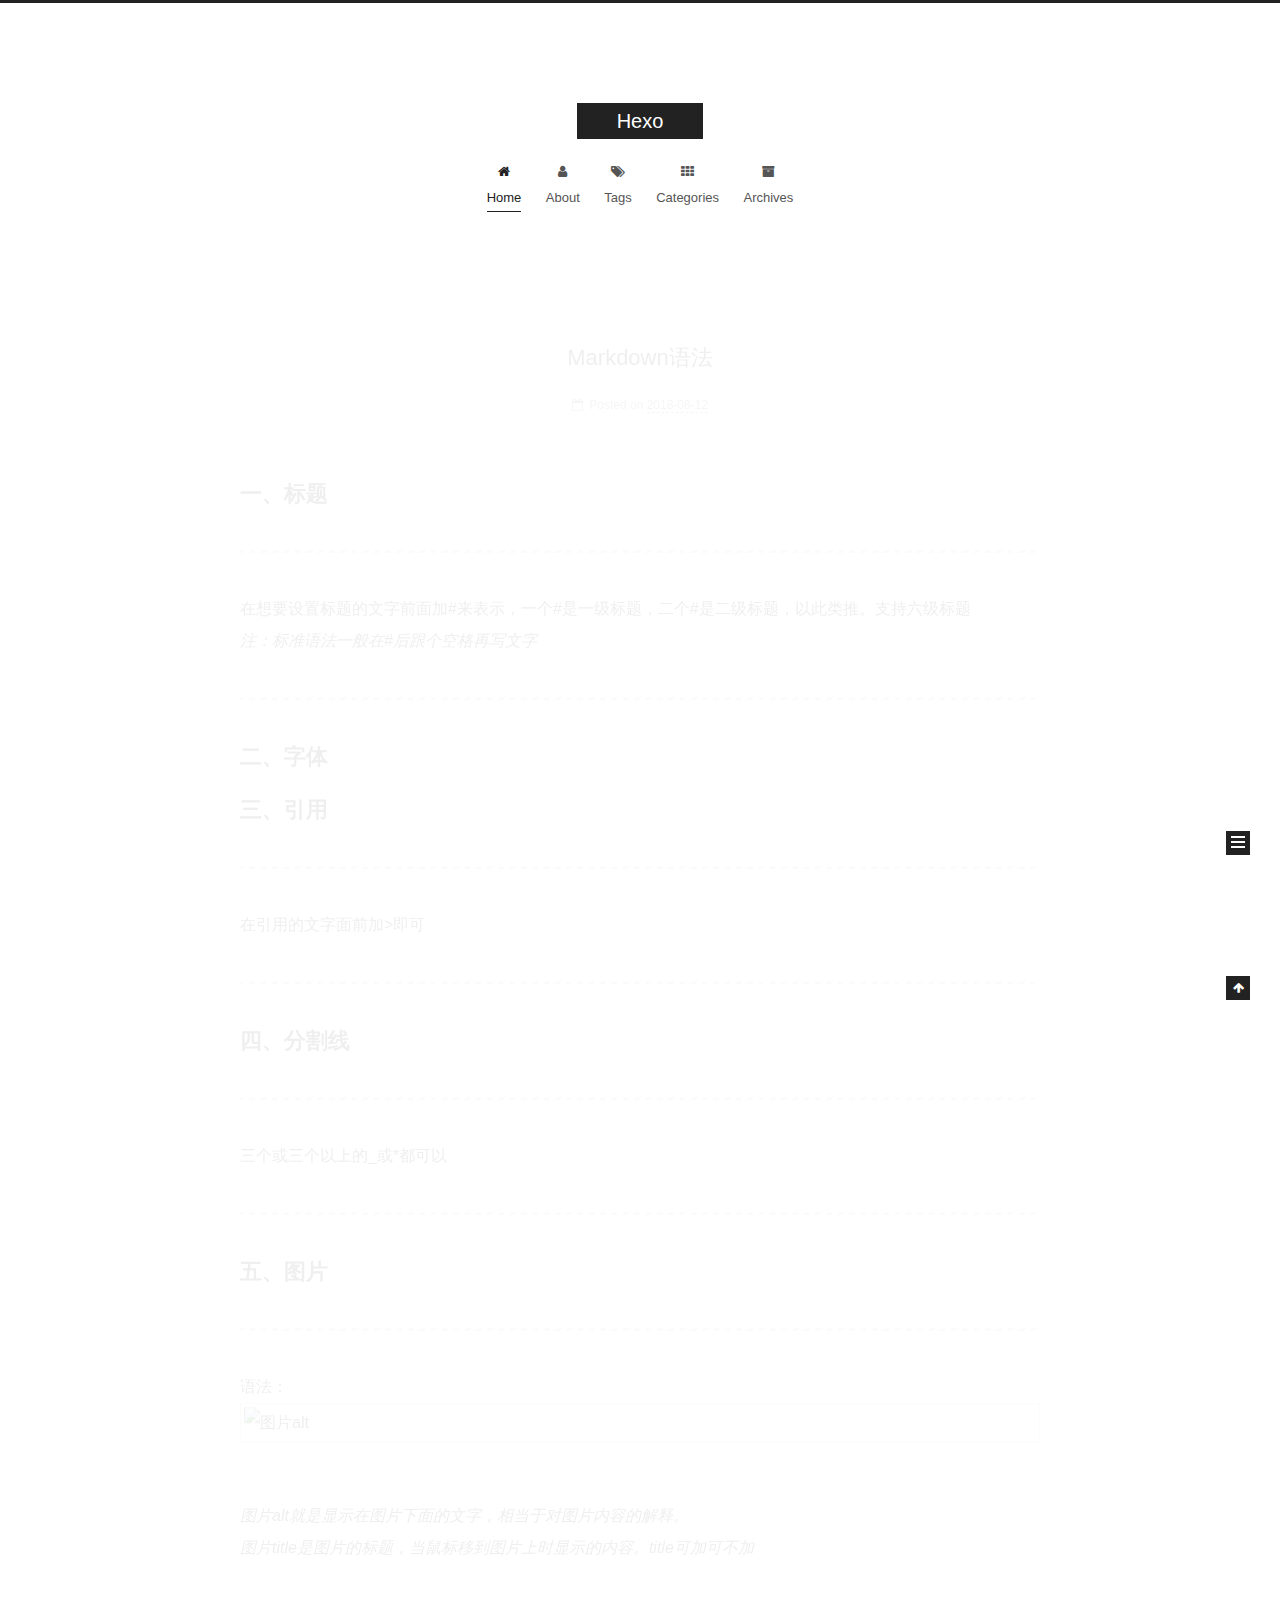
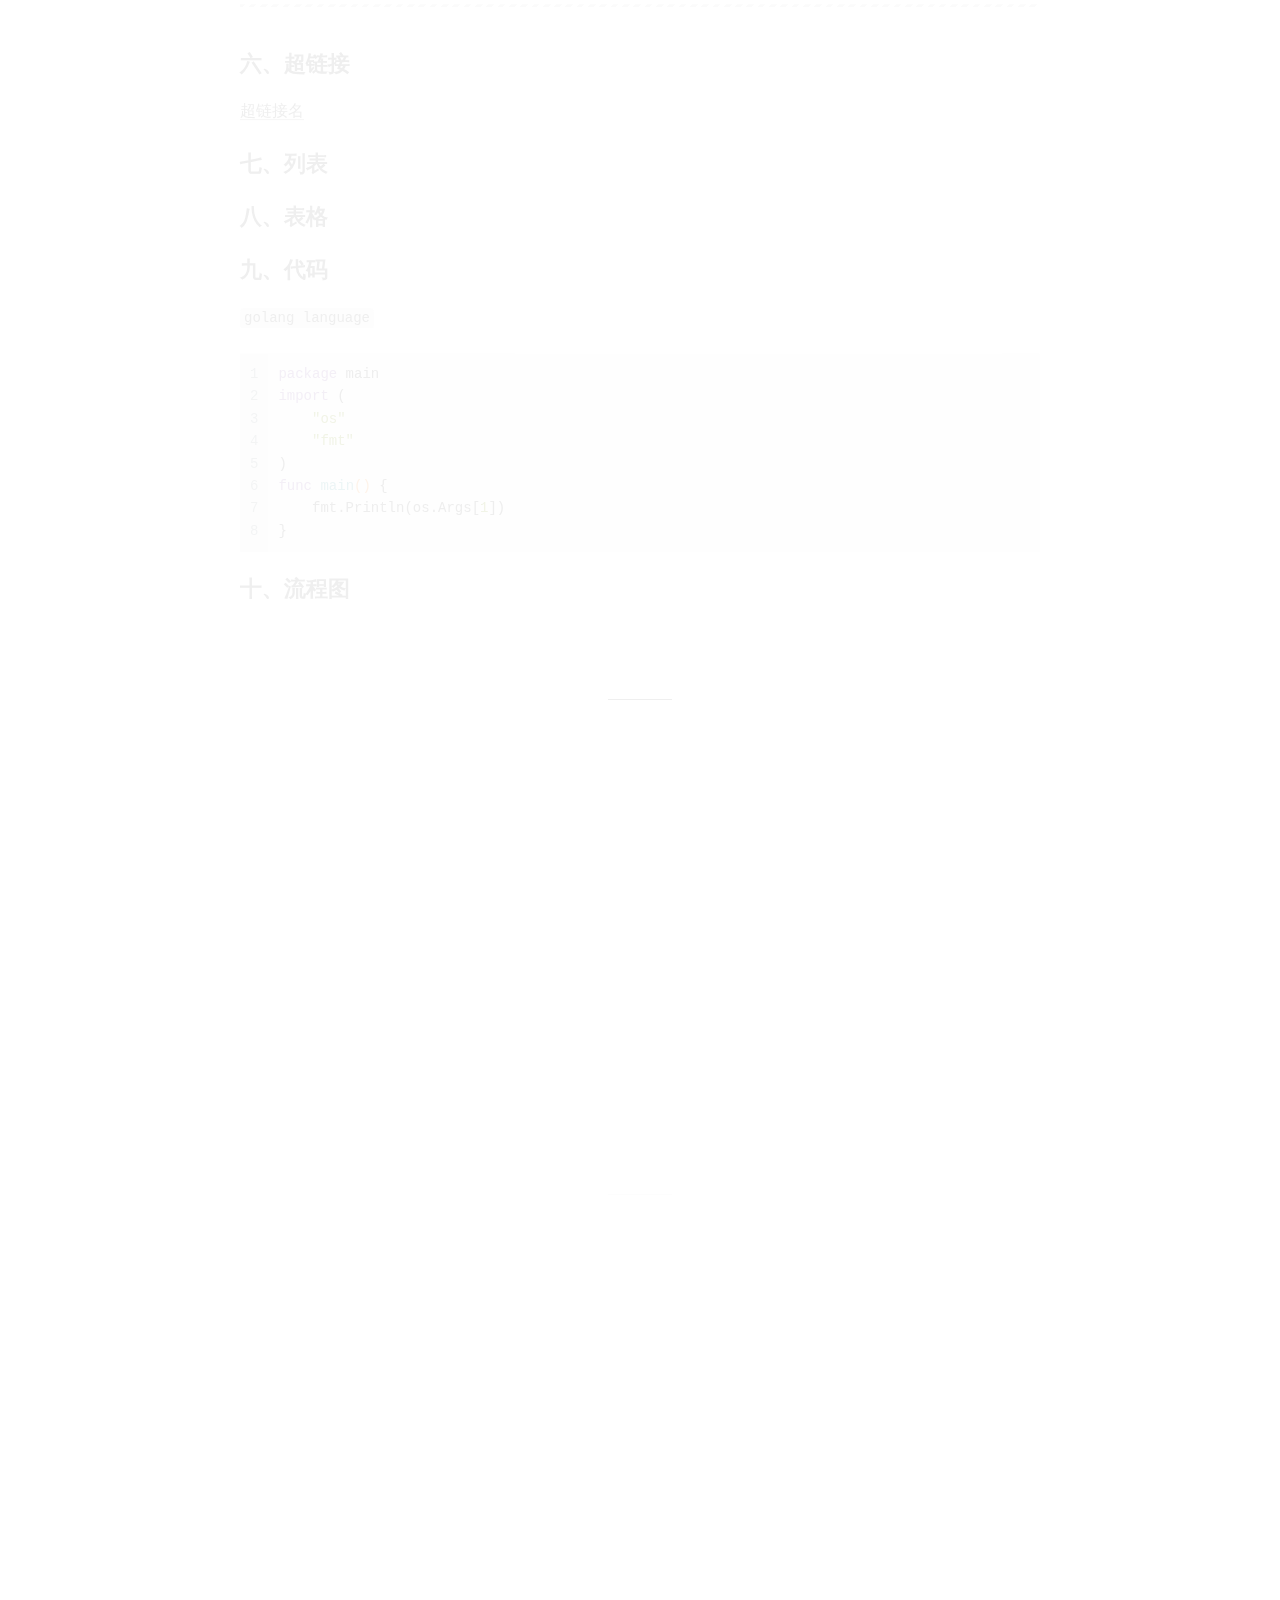
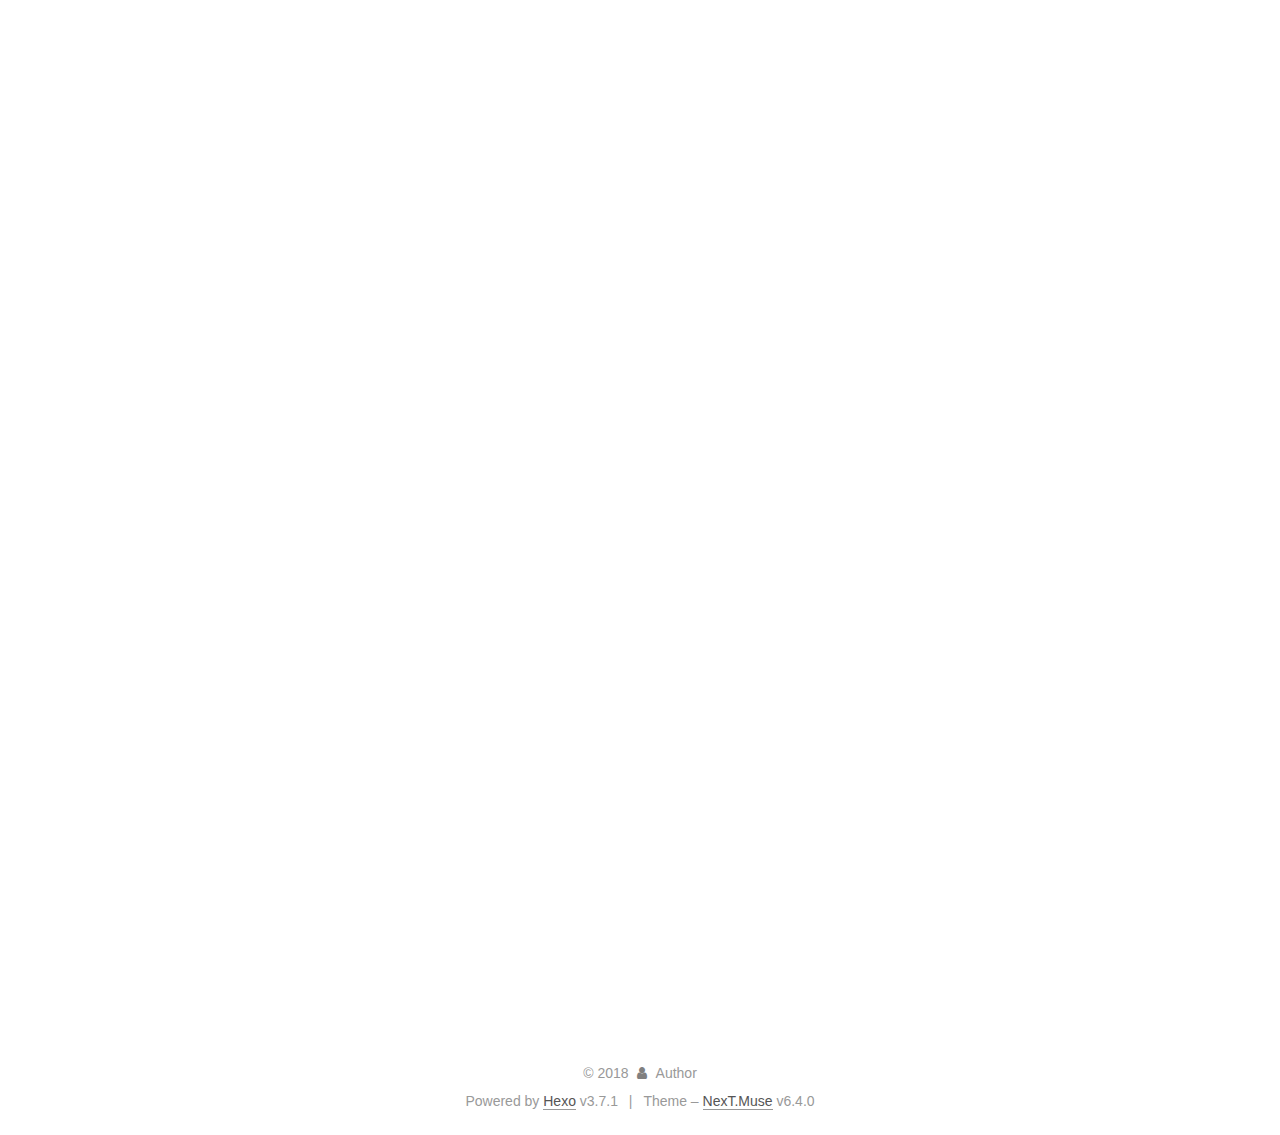
==== commit 306dac82: "Site updated: 2018-08-14 17:26:13" ====
--- a/index.html
+++ b/index.html
@@ -1,4 +1,13 @@
 <!DOCTYPE html>
+
+
+
+
+
+
+
+
+
 
 
 
@@ -9,8 +18,11 @@
 <head>
   <meta charset="UTF-8"/>
 <meta http-equiv="X-UA-Compatible" content="IE=edge" />
-<meta name="viewport" content="width=device-width, initial-scale=1, maximum-scale=1"/>
+<meta name="viewport" content="width=device-width, initial-scale=1, maximum-scale=2"/>
 <meta name="theme-color" content="#222">
+
+
+
 
 
 
@@ -38,10 +50,6 @@
 
 
 
-  
-  
-  <link href="/lib/fancybox/source/jquery.fancybox.css?v=2.1.5" rel="stylesheet" type="text/css" />
-
 
 
 
@@ -50,42 +58,25 @@
 
 <link href="/lib/font-awesome/css/font-awesome.min.css?v=4.6.2" rel="stylesheet" type="text/css" />
 
-<link href="/css/main.css?v=5.1.4" rel="stylesheet" type="text/css" />
-
-
-  <link rel="apple-touch-icon" sizes="180x180" href="/images/apple-touch-icon-next.png?v=5.1.4">
-
-
-  <link rel="icon" type="image/png" sizes="32x32" href="/images/favicon-32x32-next.png?v=5.1.4">
-
-
-  <link rel="icon" type="image/png" sizes="16x16" href="/images/favicon-16x16-next.png?v=5.1.4">
-
-
-  <link rel="mask-icon" href="/images/logo.svg?v=5.1.4" color="#222">
-
-
-
-
-
-  <meta name="keywords" content="Hexo, NexT" />
-
-
-
-
-
-
-
-
-
-
-<meta property="og:type" content="website">
-<meta property="og:title" content="Hexo">
-<meta property="og:url" content="http://yoursite.com/index.html">
-<meta property="og:site_name" content="Hexo">
-<meta property="og:locale" content="default">
-<meta name="twitter:card" content="summary">
-<meta name="twitter:title" content="Hexo">
+<link href="/css/main.css?v=6.4.0" rel="stylesheet" type="text/css" />
+
+
+  <link rel="apple-touch-icon" sizes="180x180" href="/images/apple-touch-icon-next.png?v=6.4.0">
+
+
+  <link rel="icon" type="image/png" sizes="32x32" href="/images/favicon-32x32-next.png?v=6.4.0">
+
+
+  <link rel="icon" type="image/png" sizes="16x16" href="/images/favicon-16x16-next.png?v=6.4.0">
+
+
+  <link rel="mask-icon" href="/images/logo.svg?v=6.4.0" color="#222">
+
+
+
+
+
+
 
 
 
@@ -94,15 +85,13 @@
   var CONFIG = {
     root: '/',
     scheme: 'Muse',
-    version: '5.1.4',
+    version: '6.4.0',
     sidebar: {"position":"left","display":"post","offset":12,"b2t":false,"scrollpercent":false,"onmobile":false},
-    fancybox: true,
+    fancybox: false,
+    fastclick: false,
+    lazyload: false,
     tabs: true,
     motion: {"enable":true,"async":false,"transition":{"post_block":"fadeIn","post_header":"slideDownIn","post_body":"slideDownIn","coll_header":"slideLeftIn","sidebar":"slideUpIn"}},
-    duoshuo: {
-      userId: '0',
-      author: 'Author'
-    },
     algolia: {
       applicationID: '',
       apiKey: '',
@@ -114,12 +103,33 @@
 </script>
 
 
+  
+
+
+
+
+  <meta property="og:type" content="website">
+<meta property="og:title" content="Hexo">
+<meta property="og:url" content="http://yoursite.com/index.html">
+<meta property="og:site_name" content="Hexo">
+<meta property="og:locale" content="default">
+<meta name="twitter:card" content="summary">
+<meta name="twitter:title" content="Hexo">
+
+
+
+
+
 
   <link rel="canonical" href="http://yoursite.com/"/>
 
 
 
-
+<script type="text/javascript" id="page.configurations">
+  CONFIG.page = {
+    sidebar: "",
+  };
+</script>
 
   <title>Hexo</title>
   
@@ -130,6 +140,34 @@
 
 
 
+
+
+  <noscript>
+  <style type="text/css">
+    .use-motion .motion-element,
+    .use-motion .brand,
+    .use-motion .menu-item,
+    .sidebar-inner,
+    .use-motion .post-block,
+    .use-motion .pagination,
+    .use-motion .comments,
+    .use-motion .post-header,
+    .use-motion .post-body,
+    .use-motion .collection-title { opacity: initial; }
+
+    .use-motion .logo,
+    .use-motion .site-title,
+    .use-motion .site-subtitle {
+      opacity: initial;
+      top: initial;
+    }
+
+    .use-motion {
+      .logo-line-before i { left: initial; }
+      .logo-line-after i { right: initial; }
+    }
+  </style>
+</noscript>
 
 </head>
 
@@ -150,19 +188,17 @@
     
 
     <div class="custom-logo-site-title">
-      <a href="/"  class="brand" rel="start">
+      <a href="/" class="brand" rel="start">
         <span class="logo-line-before"><i></i></span>
         <span class="site-title">Hexo</span>
         <span class="logo-line-after"><i></i></span>
       </a>
     </div>
-      
-        <p class="site-subtitle"></p>
-      
+    
   </div>
 
   <div class="site-nav-toggle">
-    <button>
+    <button aria-label="Toggle navigation bar">
       <span class="btn-bar"></span>
       <span class="btn-bar"></span>
       <span class="btn-bar"></span>
@@ -170,78 +206,82 @@
   </div>
 </div>
 
+
+
 <nav class="site-nav">
   
-
-  
     <ul id="menu" class="menu">
       
         
-        <li class="menu-item menu-item-home">
-          <a href="/" rel="section">
-            
-              <i class="menu-item-icon fa fa-fw fa-home"></i> <br />
-            
-            Home
-          </a>
-        </li>
-      
-        
-        <li class="menu-item menu-item-bout">
-          <a href="/about/" rel="section">
-            
-              <i class="menu-item-icon fa fa-fw fa-user"></i> <br />
-            
-            bout
-          </a>
-        </li>
-      
-        
-        <li class="menu-item menu-item-tags">
-          <a href="/tags/" rel="section">
-            
-              <i class="menu-item-icon fa fa-fw fa-tags"></i> <br />
-            
-            Tags
-          </a>
-        </li>
-      
-        
-        <li class="menu-item menu-item-categories">
-          <a href="/categories/" rel="section">
-            
-              <i class="menu-item-icon fa fa-fw fa-th"></i> <br />
-            
-            Categories
-          </a>
-        </li>
-      
-        
-        <li class="menu-item menu-item-archives">
-          <a href="/archives/" rel="section">
-            
-              <i class="menu-item-icon fa fa-fw fa-archive"></i> <br />
-            
-            Archives
-          </a>
-        </li>
-      
-
+        
+        
+          
+          <li class="menu-item menu-item-home menu-item-active">
+    <a href="/" rel="section">
+      <i class="menu-item-icon fa fa-fw fa-home"></i> <br />Home</a>
+  </li>
+        
+        
+        
+          
+          <li class="menu-item menu-item-about">
+    <a href="/about/" rel="section">
+      <i class="menu-item-icon fa fa-fw fa-user"></i> <br />About</a>
+  </li>
+        
+        
+        
+          
+          <li class="menu-item menu-item-tags">
+    <a href="/tags/" rel="section">
+      <i class="menu-item-icon fa fa-fw fa-tags"></i> <br />Tags</a>
+  </li>
+        
+        
+        
+          
+          <li class="menu-item menu-item-categories">
+    <a href="/categories/" rel="section">
+      <i class="menu-item-icon fa fa-fw fa-th"></i> <br />Categories</a>
+  </li>
+        
+        
+        
+          
+          <li class="menu-item menu-item-archives">
+    <a href="/archives/" rel="section">
+      <i class="menu-item-icon fa fa-fw fa-archive"></i> <br />Archives</a>
+  </li>
+
+      
       
     </ul>
   
 
   
+    
+
+  
+
+  
 </nav>
 
 
 
- </div>
+  
+
+
+
+</div>
     </header>
+
+    
+
 
     <main id="main" class="main">
       <div class="main-inner">
         <div class="content-wrap">
+          
           <div id="content" class="content">
             
   <section id="posts" class="posts-expand">
@@ -252,6 +292,8 @@
 
   
   
+  
+
   
 
   <article class="post post-type-normal" itemscope itemtype="http://schema.org/Article">
@@ -262,7 +304,7 @@
     <link itemprop="mainEntityOfPage" href="http://yoursite.com/2018/08/12/Markdown语法/">
 
     <span hidden itemprop="author" itemscope itemtype="http://schema.org/Person">
-      <meta itemprop="name" content="John Doe">
+      <meta itemprop="name" content="Author">
       <meta itemprop="description" content="">
       <meta itemprop="image" content="/images/avatar.gif">
     </span>
@@ -278,11 +320,21 @@
         
           <h1 class="post-title" itemprop="name headline">
                 
-                <a class="post-title-link" href="/2018/08/12/Markdown语法/" itemprop="url">Markdown语法</a></h1>
+                <a class="post-title-link" href="/2018/08/12/Markdown语法/" itemprop="url">
+                  Markdown语法
+                </a>
+              
+            
+          </h1>
         
 
         <div class="post-meta">
           <span class="post-time">
+
+            
+            
+            
+
             
               <span class="post-meta-item-icon">
                 <i class="fa fa-calendar-o"></i>
@@ -290,13 +342,18 @@
               
                 <span class="post-meta-item-text">Posted on</span>
               
-              <time title="Post created" itemprop="dateCreated datePublished" datetime="2018-08-12T15:08:14+08:00">
-                2018-08-12
-              </time>
-            
-
-            
-
+
+              
+                
+              
+
+              <time title="Created: 2018-08-12 15:08:14 / Modified: 16:35:48" itemprop="dateCreated datePublished" datetime="2018-08-12T15:08:14+08:00">2018-08-12</time>
+            
+
+            
+              
+
+              
             
           </span>
 
@@ -349,6 +406,9 @@
         
       
     </div>
+
+    
+
     
     
     
@@ -387,6 +447,8 @@
   
   
 
+  
+
   <article class="post post-type-normal" itemscope itemtype="http://schema.org/Article">
   
   
@@ -395,7 +457,7 @@
     <link itemprop="mainEntityOfPage" href="http://yoursite.com/2018/08/12/golang/">
 
     <span hidden itemprop="author" itemscope itemtype="http://schema.org/Person">
-      <meta itemprop="name" content="John Doe">
+      <meta itemprop="name" content="Author">
       <meta itemprop="description" content="">
       <meta itemprop="image" content="/images/avatar.gif">
     </span>
@@ -411,11 +473,21 @@
         
           <h1 class="post-title" itemprop="name headline">
                 
-                <a class="post-title-link" href="/2018/08/12/golang/" itemprop="url">Hello, world! 之 golang版本</a></h1>
+                <a class="post-title-link" href="/2018/08/12/golang/" itemprop="url">
+                  Hello, world! 之 golang版本
+                </a>
+              
+            
+          </h1>
         
 
         <div class="post-meta">
           <span class="post-time">
+
+            
+            
+            
+
             
               <span class="post-meta-item-icon">
                 <i class="fa fa-calendar-o"></i>
@@ -423,13 +495,18 @@
               
                 <span class="post-meta-item-text">Posted on</span>
               
-              <time title="Post created" itemprop="dateCreated datePublished" datetime="2018-08-12T14:41:07+08:00">
-                2018-08-12
-              </time>
-            
-
-            
-
+
+              
+                
+              
+
+              <time title="Created: 2018-08-12 14:41:07 / Modified: 16:35:43" itemprop="dateCreated datePublished" datetime="2018-08-12T14:41:07+08:00">2018-08-12</time>
+            
+
+            
+              
+
+              
             
           </span>
 
@@ -469,6 +546,9 @@
         
       
     </div>
+
+    
+
     
     
     
@@ -507,6 +587,8 @@
   
   
 
+  
+
   <article class="post post-type-normal" itemscope itemtype="http://schema.org/Article">
   
   
@@ -515,7 +597,7 @@
     <link itemprop="mainEntityOfPage" href="http://yoursite.com/2018/08/12/postName/">
 
     <span hidden itemprop="author" itemscope itemtype="http://schema.org/Person">
-      <meta itemprop="name" content="John Doe">
+      <meta itemprop="name" content="Author">
       <meta itemprop="description" content="">
       <meta itemprop="image" content="/images/avatar.gif">
     </span>
@@ -531,11 +613,21 @@
         
           <h1 class="post-title" itemprop="name headline">
                 
-                <a class="post-title-link" href="/2018/08/12/postName/" itemprop="url">postName</a></h1>
+                <a class="post-title-link" href="/2018/08/12/postName/" itemprop="url">
+                  postName
+                </a>
+              
+            
+          </h1>
         
 
         <div class="post-meta">
           <span class="post-time">
+
+            
+            
+            
+
             
               <span class="post-meta-item-icon">
                 <i class="fa fa-calendar-o"></i>
@@ -543,13 +635,18 @@
               
                 <span class="post-meta-item-text">Posted on</span>
               
-              <time title="Post created" itemprop="dateCreated datePublished" datetime="2018-08-12T12:56:50+08:00">
-                2018-08-12
-              </time>
-            
-
-            
-
+
+              
+                
+              
+
+              <time title="Created: 2018-08-12 12:56:50 / Modified: 16:35:47" itemprop="dateCreated datePublished" datetime="2018-08-12T12:56:50+08:00">2018-08-12</time>
+            
+
+            
+              
+
+              
             
           </span>
 
@@ -589,6 +686,9 @@
         
       
     </div>
+
+    
+
     
     
     
@@ -627,6 +727,8 @@
   
   
 
+  
+
   <article class="post post-type-normal" itemscope itemtype="http://schema.org/Article">
   
   
@@ -635,7 +737,7 @@
     <link itemprop="mainEntityOfPage" href="http://yoursite.com/2018/08/12/hello-world/">
 
     <span hidden itemprop="author" itemscope itemtype="http://schema.org/Person">
-      <meta itemprop="name" content="John Doe">
+      <meta itemprop="name" content="Author">
       <meta itemprop="description" content="">
       <meta itemprop="image" content="/images/avatar.gif">
     </span>
@@ -651,11 +753,21 @@
         
           <h1 class="post-title" itemprop="name headline">
                 
-                <a class="post-title-link" href="/2018/08/12/hello-world/" itemprop="url">Hello World</a></h1>
+                <a class="post-title-link" href="/2018/08/12/hello-world/" itemprop="url">
+                  Hello World
+                </a>
+              
+            
+          </h1>
         
 
         <div class="post-meta">
           <span class="post-time">
+
+            
+            
+            
+
             
               <span class="post-meta-item-icon">
                 <i class="fa fa-calendar-o"></i>
@@ -663,13 +775,18 @@
               
                 <span class="post-meta-item-text">Posted on</span>
               
-              <time title="Post created" itemprop="dateCreated datePublished" datetime="2018-08-12T12:52:40+08:00">
-                2018-08-12
-              </time>
-            
-
-            
-
+
+              
+                
+              
+
+              <time title="Created: 2018-08-12 12:52:40 / Modified: 16:35:44" itemprop="dateCreated datePublished" datetime="2018-08-12T12:52:40+08:00">2018-08-12</time>
+            
+
+            
+              
+
+              
             
           </span>
 
@@ -717,6 +834,9 @@
         
       
     </div>
+
+    
+
     
     
     
@@ -753,9 +873,6 @@
 
 
           </div>
-          
-
-
           
 
         </div>
@@ -782,48 +899,55 @@
         <div class="site-overview">
           <div class="site-author motion-element" itemprop="author" itemscope itemtype="http://schema.org/Person">
             
-              <p class="site-author-name" itemprop="name">John Doe</p>
+              <p class="site-author-name" itemprop="name">Author</p>
               <p class="site-description motion-element" itemprop="description"></p>
           </div>
 
-          <nav class="site-state motion-element">
-
-            
-              <div class="site-state-item site-state-posts">
-              
-                <a href="/archives/">
-              
-                  <span class="site-state-item-count">4</span>
-                  <span class="site-state-item-name">posts</span>
-                </a>
-              </div>
-            
-
-            
-
-            
-              
-              
-              <div class="site-state-item site-state-tags">
-                <a href="/tags/index.html">
-                  <span class="site-state-item-count">1</span>
-                  <span class="site-state-item-name">tags</span>
-                </a>
-              </div>
-            
-
-          </nav>
-
-          
-
-          
-
-          
-          
-
-          
-          
-
+          
+            <nav class="site-state motion-element">
+              
+                <div class="site-state-item site-state-posts">
+                
+                  <a href="/archives/">
+                
+                    <span class="site-state-item-count">4</span>
+                    <span class="site-state-item-name">posts</span>
+                  </a>
+                </div>
+              
+
+              
+
+              
+                
+                
+                <div class="site-state-item site-state-tags">
+                  <a href="/tags/index.html">
+                    
+                    
+                      
+                    
+                    <span class="site-state-item-count">1</span>
+                    <span class="site-state-item-name">tags</span>
+                  </a>
+                </div>
+              
+            </nav>
+          
+
+          
+
+          
+
+          
+          
+
+          
+          
+
+          
+            
+          
           
 
         </div>
@@ -844,16 +968,20 @@
     <footer id="footer" class="footer">
       <div class="footer-inner">
         <div class="copyright">&copy; <span itemprop="copyrightYear">2018</span>
-  <span class="with-love">
+  <span class="with-love" id="animate">
     <i class="fa fa-user"></i>
   </span>
-  <span class="author" itemprop="copyrightHolder">John Doe</span>
+  <span class="author" itemprop="copyrightHolder">Author</span>
+
+  
 
   
 </div>
 
 
-  <div class="powered-by">Powered by <a class="theme-link" target="_blank" href="https://hexo.io">Hexo</a></div>
+
+
+  <div class="powered-by">Powered by <a class="theme-link" target="_blank" href="https://hexo.io">Hexo</a> v3.7.1</div>
 
 
 
@@ -861,12 +989,13 @@
 
 
 
-  <div class="theme-info">Theme &mdash; <a class="theme-link" target="_blank" href="https://github.com/iissnan/hexo-theme-next">NexT.Muse</a> v5.1.4</div>
-
-
-
-
-        
+  <div class="theme-info">Theme – <a class="theme-link" target="_blank" href="https://theme-next.org">NexT.Muse</a> v6.4.0</div>
+
+
+
+
+        
+
 
 
 
@@ -886,7 +1015,10 @@
     
 
     
-
+	
+    
+
+    
   </div>
 
   
@@ -905,7 +1037,11 @@
 
 
 
-  
+
+
+
+
+
 
 
 
@@ -925,16 +1061,6 @@
 
   
   
-    <script type="text/javascript" src="/lib/fastclick/lib/fastclick.min.js?v=1.0.6"></script>
-  
-
-  
-  
-    <script type="text/javascript" src="/lib/jquery_lazyload/jquery.lazyload.js?v=1.9.7"></script>
-  
-
-  
-  
     <script type="text/javascript" src="/lib/velocity/velocity.min.js?v=1.2.1"></script>
   
 
@@ -943,79 +1069,62 @@
     <script type="text/javascript" src="/lib/velocity/velocity.ui.min.js?v=1.2.1"></script>
   
 
-  
-  
-    <script type="text/javascript" src="/lib/fancybox/source/jquery.fancybox.pack.js?v=2.1.5"></script>
-  
-
-
-  
-
-
-  <script type="text/javascript" src="/js/src/utils.js?v=5.1.4"></script>
-
-  <script type="text/javascript" src="/js/src/motion.js?v=5.1.4"></script>
-
-
-
-  
-  
-
-  
-
-  
-
-
-  <script type="text/javascript" src="/js/src/bootstrap.js?v=5.1.4"></script>
-
-
-
-  
-
-
-  
-
-
-
-
-	
-
-
-
-
-
-  
-
-
-
-
-
-  
-
-
-
-
-
-
-
-
-
-
-
-
-  
-
-
-
-
-
-  
-
-  
-
-  
-
-  
+
+  
+
+
+  <script type="text/javascript" src="/js/src/utils.js?v=6.4.0"></script>
+
+  <script type="text/javascript" src="/js/src/motion.js?v=6.4.0"></script>
+
+
+
+  
+  
+
+  
+
+  
+
+
+  <script type="text/javascript" src="/js/src/bootstrap.js?v=6.4.0"></script>
+
+
+
+  
+
+
+
+  
+
+
+
+
+
+
+
+
+
+
+  
+
+
+
+
+
+  
+
+  
+
+  
+
+  
+
+  
+  
+
+  
+
   
 
   
--- a/css/main.css
+++ b/css/main.css
@@ -201,7 +201,7 @@
     padding-right: 0 !important;
   }
 }
-@media (min-width: 1600px) {
+@media (min-width: 1200px) {
   body {
     font-size: 16px;
   }
@@ -218,6 +218,7 @@
   line-height: 1.5;
   font-family: 'Lato', "PingFang SC", "Microsoft YaHei", sans-serif;
 }
+h1,
 h2,
 h3,
 h4,
@@ -405,7 +406,6 @@
   border-spacing: 0;
   border: 1px solid #ddd;
   font-size: 14px;
-  table-layout: fixed;
   word-wrap: break-all;
 }
 table>tbody>tr:nth-of-type(odd) {
@@ -447,6 +447,11 @@
   padding: 100px 0 70px;
   width: 700px;
 }
+@media (min-width: 1200px) {
+  .container .header-inner {
+    width: 800px;
+  }
+}
 @media (min-width: 1600px) {
   .container .header-inner {
     width: 900px;
@@ -458,6 +463,11 @@
 .main-inner {
   margin: 0 auto;
   width: 700px;
+}
+@media (min-width: 1200px) {
+  .container .main-inner {
+    width: 800px;
+  }
 }
 @media (min-width: 1600px) {
   .container .main-inner {
@@ -476,6 +486,11 @@
   margin: 20px auto;
   width: 700px;
 }
+@media (min-width: 1200px) {
+  .container .footer-inner {
+    width: 800px;
+  }
+}
 @media (min-width: 1600px) {
   .container .footer-inner {
     width: 900px;
@@ -486,7 +501,7 @@
   overflow: auto;
   margin: 20px 0;
   padding: 0;
-  font-size: 13px;
+  font-size: 14px;
   color: #4d4d4c;
   background: #f7f7f7;
   line-height: 1.6;
@@ -501,7 +516,7 @@
   color: #555;
   background: #eee;
   border-radius: 3px;
-  font-size: 13px;
+  font-size: 14px;
 }
 pre {
   padding: 10px;
@@ -534,6 +549,10 @@
   color: #4d4d4c;
   line-height: 1em;
   margin-bottom: 1em;
+  margin: 0em;
+  padding: 0.5em;
+  background: #eee;
+  border-bottom: 1px solid #e9e9e9;
 }
 .highlight figcaption:before,
 .highlight figcaption:after {
@@ -644,18 +663,8 @@
 pre .javascript .function {
   color: #8959a8;
 }
-.full-image.full-image.full-image.full-image {
+.posts-expand .post-body img.full-image {
   border: none;
-  max-width: 100%;
-  width: auto;
-  margin: 20px auto 25px;
-}
-@media (min-width: 992px) {
-  .full-image.full-image.full-image.full-image {
-    max-width: none;
-    width: 110%;
-    margin: 25px -5%;
-  }
 }
 .blockquote-center,
 .page-home .post-type-quote blockquote,
@@ -1334,6 +1343,9 @@
 .posts-expand .post-body .fancybox img {
   margin: 0 auto 25px;
 }
+.posts-expand .post-body img {
+  margin: 0 auto 25px;
+}
 @media (max-width: 767px) {
   .posts-collapse {
     margin: 0 20px;
@@ -1513,6 +1525,10 @@
   font-size: 14px;
   margin-top: 2px;
 }
+.posts-expand .post-meta time {
+  border-bottom: 1px dashed #999;
+  cursor: help;
+}
 .post-meta-divider {
   margin: 0 0.5em;
 }
@@ -1536,11 +1552,6 @@
 }
 @media (max-width: 767px) {
   .post-meta-item-text {
-    display: none;
-  }
-}
-@media (max-width: 767px) {
-  .posts-expand .post-comments-count {
     display: none;
   }
 }
@@ -1669,11 +1680,13 @@
   background: #222;
   -webkit-transform: translateZ(0);
 }
-.sidebar a {
+.sidebar a,
+.sidebar .exturl {
   color: #999;
   border-bottom-color: #555;
 }
-.sidebar a:hover {
+.sidebar a:hover,
+.sidebar .exturl:hover {
   color: #eee;
 }
 @media (min-width: 768px) and (max-width: 991px) {
@@ -1741,6 +1754,17 @@
   max-width: 96px;
   height: auto;
   border: 2px solid #333;
+  opacity: 1;
+}
+img:hover {
+  -webkit-transform: rotateZ(360deg);
+  -moz-transform: rotateZ(360deg);
+  -ms-transform: rotate(360deg);
+  -webkit-transform: rotateZ(360deg);
+  -moz-transform: rotateZ(360deg);
+  -ms-transform: rotateZ(360deg);
+  -o-transform: rotateZ(360deg);
+  transform: rotateZ(360deg);
 }
 .site-author-name {
   margin: 5px 0 0;
@@ -1806,7 +1830,8 @@
 .links-of-author {
   margin-top: 20px;
 }
-.links-of-author a {
+.links-of-author a,
+.links-of-author .exturl {
   display: inline-block;
   vertical-align: middle;
   margin-right: 10px;
@@ -1814,7 +1839,8 @@
   border-bottom-color: #555;
   font-size: 13px;
 }
-.links-of-author a:before {
+.links-of-author a:before,
+.links-of-author .exturl:before {
   display: inline-block;
   vertical-align: middle;
   margin-right: 3px;
@@ -1822,7 +1848,7 @@
   width: 4px;
   height: 4px;
   border-radius: 50%;
-  background: #ff0ae9;
+  background: #998bf9;
 }
 .links-of-blogroll {
   font-size: 13px;
@@ -1916,7 +1942,6 @@
 .post-toc .nav-item {
   overflow: hidden;
   text-overflow: ellipsis;
-  text-align: justify;
   white-space: nowrap;
   line-height: 1.8;
 }
@@ -1955,6 +1980,7 @@
 .with-love {
   display: inline-block;
   margin: 0 5px;
+  color: #808080;
 }
 .powered-by,
 .theme-info {
@@ -1974,265 +2000,128 @@
 .cc-license img {
   display: inline-block;
 }
-.theme-next #ds-thread #ds-reset {
-  color: #555;
-}
-.theme-next #ds-thread #ds-reset .ds-replybox {
-  margin-bottom: 30px;
-}
-.theme-next #ds-thread #ds-reset .ds-replybox .ds-avatar,
-.theme-next #ds-reset .ds-avatar img {
-  box-shadow: none;
-}
-.theme-next #ds-thread #ds-reset .ds-textarea-wrapper {
-  border-color: #c7d4e1;
-  background: none;
-  border-top-right-radius: 3px;
-  border-top-left-radius: 3px;
-}
-.theme-next #ds-thread #ds-reset .ds-textarea-wrapper textarea {
-  height: 60px;
-}
-.theme-next #ds-reset .ds-rounded-top {
-  border-radius: 0;
-}
-.theme-next #ds-thread #ds-reset .ds-post-toolbar {
-  box-sizing: border-box;
-  border: 1px solid #c7d4e1;
-  background: #f6f8fa;
-}
-.theme-next #ds-thread #ds-reset .ds-post-options {
-  height: 40px;
-  border: none;
-  background: none;
-}
-.theme-next #ds-thread #ds-reset .ds-toolbar-buttons {
-  top: 11px;
-}
-.theme-next #ds-thread #ds-reset .ds-sync {
-  top: 5px;
-}
-.theme-next #ds-thread #ds-reset .ds-post-button {
-  top: 4px;
-  right: 5px;
-  width: 90px;
-  height: 30px;
-  border: 1px solid #c5ced7;
-  border-radius: 3px;
-  background-image: linear-gradient(#fbfbfc, #f5f7f9);
-  color: #60676d;
-}
-.theme-next #ds-thread #ds-reset .ds-post-button:hover {
-  background-position: 0 -30px;
-  color: #60676d;
-}
-.theme-next #ds-thread #ds-reset .ds-comments-info {
-  padding: 10px 0;
-}
-.theme-next #ds-thread #ds-reset .ds-sort {
-  display: none;
-}
-.theme-next #ds-thread #ds-reset li.ds-tab a.ds-current {
-  border: none;
-  background: #f6f8fa;
-  color: #60676d;
-}
-.theme-next #ds-thread #ds-reset li.ds-tab a.ds-current:hover {
-  background-color: #e9f0f7;
-  color: #60676d;
-}
-.theme-next #ds-thread #ds-reset li.ds-tab a {
-  border-radius: 2px;
-  padding: 5px;
-}
-.theme-next #ds-thread #ds-reset .ds-login-buttons p {
-  color: #999;
-  line-height: 36px;
-}
-.theme-next #ds-thread #ds-reset .ds-login-buttons .ds-service-list li {
-  height: 28px;
-}
-.theme-next #ds-thread #ds-reset .ds-service-list a {
-  background: none;
-  padding: 5px;
-  border: 1px solid;
-  border-radius: 3px;
-  text-align: center;
-}
-.theme-next #ds-thread #ds-reset .ds-service-list a:hover {
-  color: #fff;
-  background: #666;
-}
-.theme-next #ds-thread #ds-reset .ds-service-list .ds-weibo {
-  color: #fc9b00;
-  border-color: #fc9b00;
-}
-.theme-next #ds-thread #ds-reset .ds-service-list .ds-weibo:hover {
-  background: #fc9b00;
-}
-.theme-next #ds-thread #ds-reset .ds-service-list .ds-qq {
-  color: #60a3ec;
-  border-color: #60a3ec;
-}
-.theme-next #ds-thread #ds-reset .ds-service-list .ds-qq:hover {
-  background: #60a3ec;
-}
-.theme-next #ds-thread #ds-reset .ds-service-list .ds-renren {
-  color: #2e7ac4;
-  border-color: #2e7ac4;
-}
-.theme-next #ds-thread #ds-reset .ds-service-list .ds-renren:hover {
-  background: #2e7ac4;
-}
-.theme-next #ds-thread #ds-reset .ds-service-list .ds-douban {
-  color: #37994c;
-  border-color: #37994c;
-}
-.theme-next #ds-thread #ds-reset .ds-service-list .ds-douban:hover {
-  background: #37994c;
-}
-.theme-next #ds-thread #ds-reset .ds-service-list .ds-kaixin {
-  color: #fef20d;
-  border-color: #fef20d;
-}
-.theme-next #ds-thread #ds-reset .ds-service-list .ds-kaixin:hover {
-  background: #fef20d;
-}
-.theme-next #ds-thread #ds-reset .ds-service-list .ds-netease {
-  color: #f00;
-  border-color: #f00;
-}
-.theme-next #ds-thread #ds-reset .ds-service-list .ds-netease:hover {
-  background: #f00;
-}
-.theme-next #ds-thread #ds-reset .ds-service-list .ds-sohu {
-  color: #ffcb05;
-  border-color: #ffcb05;
-}
-.theme-next #ds-thread #ds-reset .ds-service-list .ds-sohu:hover {
-  background: #ffcb05;
-}
-.theme-next #ds-thread #ds-reset .ds-service-list .ds-baidu {
-  color: #2831e0;
-  border-color: #2831e0;
-}
-.theme-next #ds-thread #ds-reset .ds-service-list .ds-baidu:hover {
-  background: #2831e0;
-}
-.theme-next #ds-thread #ds-reset .ds-service-list .ds-google {
-  color: #166bec;
-  border-color: #166bec;
-}
-.theme-next #ds-thread #ds-reset .ds-service-list .ds-google:hover {
-  background: #166bec;
-}
-.theme-next #ds-thread #ds-reset .ds-service-list .ds-weixin {
-  color: #00ce0d;
-  border-color: #00ce0d;
-}
-.theme-next #ds-thread #ds-reset .ds-service-list .ds-weixin:hover {
-  background: #00ce0d;
-}
-.theme-next #ds-thread #ds-reset .ds-service-list .ds-more-services {
-  border: none;
-}
-.theme-next #ds-thread #ds-reset .ds-service-list .ds-more-services:hover {
-  background: none;
-}
-.theme-next #ds-reset .duoshuo-ua-admin {
-  display: inline-block;
-  color: #f00;
-}
-.theme-next #ds-reset .duoshuo-ua-platform,
-.theme-next #ds-reset .duoshuo-ua-browser {
-  color: #ccc;
-}
-.theme-next #ds-reset .duoshuo-ua-platform .fa,
-.theme-next #ds-reset .duoshuo-ua-browser .fa {
-  display: inline-block;
-  margin-right: 3px;
-}
-.theme-next #ds-reset .duoshuo-ua-separator {
-  display: inline-block;
-  margin-left: 5px;
-}
-.theme-next .this_ua {
-  background-color: #ccc !important;
-  border-radius: 4px;
-  padding: 0 5px !important;
-  margin: 1px 1px !important;
-  border: 1px solid #bbb !important;
-  color: #fff;
-  display: inline-block !important;
-}
-.theme-next .this_ua.admin {
-  background-color: #d9534f !important;
-  border-color: #d9534f !important;
-}
-.theme-next .this_ua.platform.iOS,
-.theme-next .this_ua.platform.Mac,
-.theme-next .this_ua.platform.Windows {
-  background-color: #39b3d7 !important;
-  border-color: #46b8da !important;
-}
-.theme-next .this_ua.platform.Linux {
-  background-color: #3a3a3a !important;
-  border-color: #1f1f1f !important;
-}
-.theme-next .this_ua.platform.Android {
-  background-color: #00c47d !important;
-  border-color: #01b171 !important;
-}
-.theme-next .this_ua.browser.Mobile,
-.theme-next .this_ua.browser.Chrome {
-  background-color: #5cb85c !important;
-  border-color: #4cae4c !important;
-}
-.theme-next .this_ua.browser.Firefox {
-  background-color: #f0ad4e !important;
-  border-color: #eea236 !important;
-}
-.theme-next .this_ua.browser.Maxthon,
-.theme-next .this_ua.browser.IE {
-  background-color: #428bca !important;
-  border-color: #357ebd !important;
-}
-.theme-next .this_ua.browser.baidu,
-.theme-next .this_ua.browser.UCBrowser,
-.theme-next .this_ua.browser.Opera {
-  background-color: #d9534f !important;
-  border-color: #d43f3a !important;
-}
-.theme-next .this_ua.browser.Android,
-.theme-next .this_ua.browser.QQBrowser {
-  background-color: #78ace9 !important;
-  border-color: #4cae4c !important;
-}
-.post-spread {
-  margin-top: 20px;
-  text-align: center;
-}
-.jiathis_style {
-  display: inline-block;
-}
-.jiathis_style a {
-  border: none;
+@-moz-keyframes iconAnimate {
+  0%, 100% {
+    -webkit-transform: scale(1);
+    -moz-transform: scale(1);
+    -ms-transform: scale(1);
+    -o-transform: scale(1);
+    transform: scale(1);
+  }
+  10%, 30% {
+    -webkit-transform: scale(0.9);
+    -moz-transform: scale(0.9);
+    -ms-transform: scale(0.9);
+    -o-transform: scale(0.9);
+    transform: scale(0.9);
+  }
+  20%, 40%, 60%, 80% {
+    -webkit-transform: scale(1.1);
+    -moz-transform: scale(1.1);
+    -ms-transform: scale(1.1);
+    -o-transform: scale(1.1);
+    transform: scale(1.1);
+  }
+  50%, 70% {
+    -webkit-transform: scale(1.1);
+    -moz-transform: scale(1.1);
+    -ms-transform: scale(1.1);
+    -o-transform: scale(1.1);
+    transform: scale(1.1);
+  }
+}
+@-webkit-keyframes iconAnimate {
+  0%, 100% {
+    -webkit-transform: scale(1);
+    -moz-transform: scale(1);
+    -ms-transform: scale(1);
+    -o-transform: scale(1);
+    transform: scale(1);
+  }
+  10%, 30% {
+    -webkit-transform: scale(0.9);
+    -moz-transform: scale(0.9);
+    -ms-transform: scale(0.9);
+    -o-transform: scale(0.9);
+    transform: scale(0.9);
+  }
+  20%, 40%, 60%, 80% {
+    -webkit-transform: scale(1.1);
+    -moz-transform: scale(1.1);
+    -ms-transform: scale(1.1);
+    -o-transform: scale(1.1);
+    transform: scale(1.1);
+  }
+  50%, 70% {
+    -webkit-transform: scale(1.1);
+    -moz-transform: scale(1.1);
+    -ms-transform: scale(1.1);
+    -o-transform: scale(1.1);
+    transform: scale(1.1);
+  }
+}
+@-o-keyframes iconAnimate {
+  0%, 100% {
+    -webkit-transform: scale(1);
+    -moz-transform: scale(1);
+    -ms-transform: scale(1);
+    -o-transform: scale(1);
+    transform: scale(1);
+  }
+  10%, 30% {
+    -webkit-transform: scale(0.9);
+    -moz-transform: scale(0.9);
+    -ms-transform: scale(0.9);
+    -o-transform: scale(0.9);
+    transform: scale(0.9);
+  }
+  20%, 40%, 60%, 80% {
+    -webkit-transform: scale(1.1);
+    -moz-transform: scale(1.1);
+    -ms-transform: scale(1.1);
+    -o-transform: scale(1.1);
+    transform: scale(1.1);
+  }
+  50%, 70% {
+    -webkit-transform: scale(1.1);
+    -moz-transform: scale(1.1);
+    -ms-transform: scale(1.1);
+    -o-transform: scale(1.1);
+    transform: scale(1.1);
+  }
+}
+@keyframes iconAnimate {
+  0%, 100% {
+    -webkit-transform: scale(1);
+    -moz-transform: scale(1);
+    -ms-transform: scale(1);
+    -o-transform: scale(1);
+    transform: scale(1);
+  }
+  10%, 30% {
+    -webkit-transform: scale(0.9);
+    -moz-transform: scale(0.9);
+    -ms-transform: scale(0.9);
+    -o-transform: scale(0.9);
+    transform: scale(0.9);
+  }
+  20%, 40%, 60%, 80% {
+    -webkit-transform: scale(1.1);
+    -moz-transform: scale(1.1);
+    -ms-transform: scale(1.1);
+    -o-transform: scale(1.1);
+    transform: scale(1.1);
+  }
+  50%, 70% {
+    -webkit-transform: scale(1.1);
+    -moz-transform: scale(1.1);
+    -ms-transform: scale(1.1);
+    -o-transform: scale(1.1);
+    transform: scale(1.1);
+  }
 }
 .fa {
   font-family: FontAwesome !important;
-}
-.post-spread {
-  margin-top: 20px;
-  text-align: center;
-}
-.bdshare-slide-button-box a {
-  border: none;
-}
-.bdsharebuttonbox {
-  display: inline-block;
-}
-.bdsharebuttonbox a {
-  border: none;
 }
 .local-search-pop-overlay {
   position: fixed;
@@ -2355,13 +2244,6 @@
 .page-pv .busuanzi-value {
   margin: 0 5px;
 }
-.site-uv {
-  margin-right: 10px;
-}
-.site-uv::after {
-  content: "|";
-  padding-left: 10px;
-}
 .page-archive .archive-page-counter {
   position: relative;
   top: 3px;
@@ -2585,6 +2467,24 @@
 .page-post-detail .comments {
   overflow: hidden;
 }
+ul.breadcrumb {
+  list-style: none;
+  margin: 1em 0;
+  padding: 0 2em;
+  text-align: center;
+  font-size: 12px;
+}
+ul.breadcrumb li {
+  display: inline;
+}
+ul.breadcrumb li+li:before {
+  padding: 0.5em;
+  font-weight: normal;
+  content: "/\00a0";
+}
+ul.breadcrumb li+li:last-child {
+  font-weight: bold;
+}
 @media (max-width: 767px) {
   .header-inner,
   .container .main-inner,
@@ -2641,6 +2541,22 @@
     vertical-align: top;
   }
 }
+.menu .menu-item .badge {
+  display: inline-block;
+  padding: 1px 4px;
+  margin-left: 5px;
+  font-weight: 700;
+  line-height: 1;
+  text-align: center;
+  white-space: nowrap;
+  background-color: #eee;
+}
+@media (max-width: 767px) {
+  .menu .menu-item .badge {
+    float: right;
+    margin: 0.35em 0 0 0;
+  }
+}
 @media (max-width: 767px) {
   .menu .menu-item br {
     display: none;
@@ -2649,11 +2565,21 @@
 @media (max-width: 767px) {
   .menu .menu-item a {
     padding: 5px 10px;
+    border-bottom-color: #fff !important;
   }
 }
 .menu .menu-item .fa {
   margin-right: 0;
 }
+.menu-item-active a {
+  border-bottom-color: #222 !important;
+  color: #222;
+}
+@media (max-width: 767px) {
+  .menu-item-active a {
+    border-bottom-color: #fff !important;
+  }
+}
 .site-search form {
   display: none;
 }
